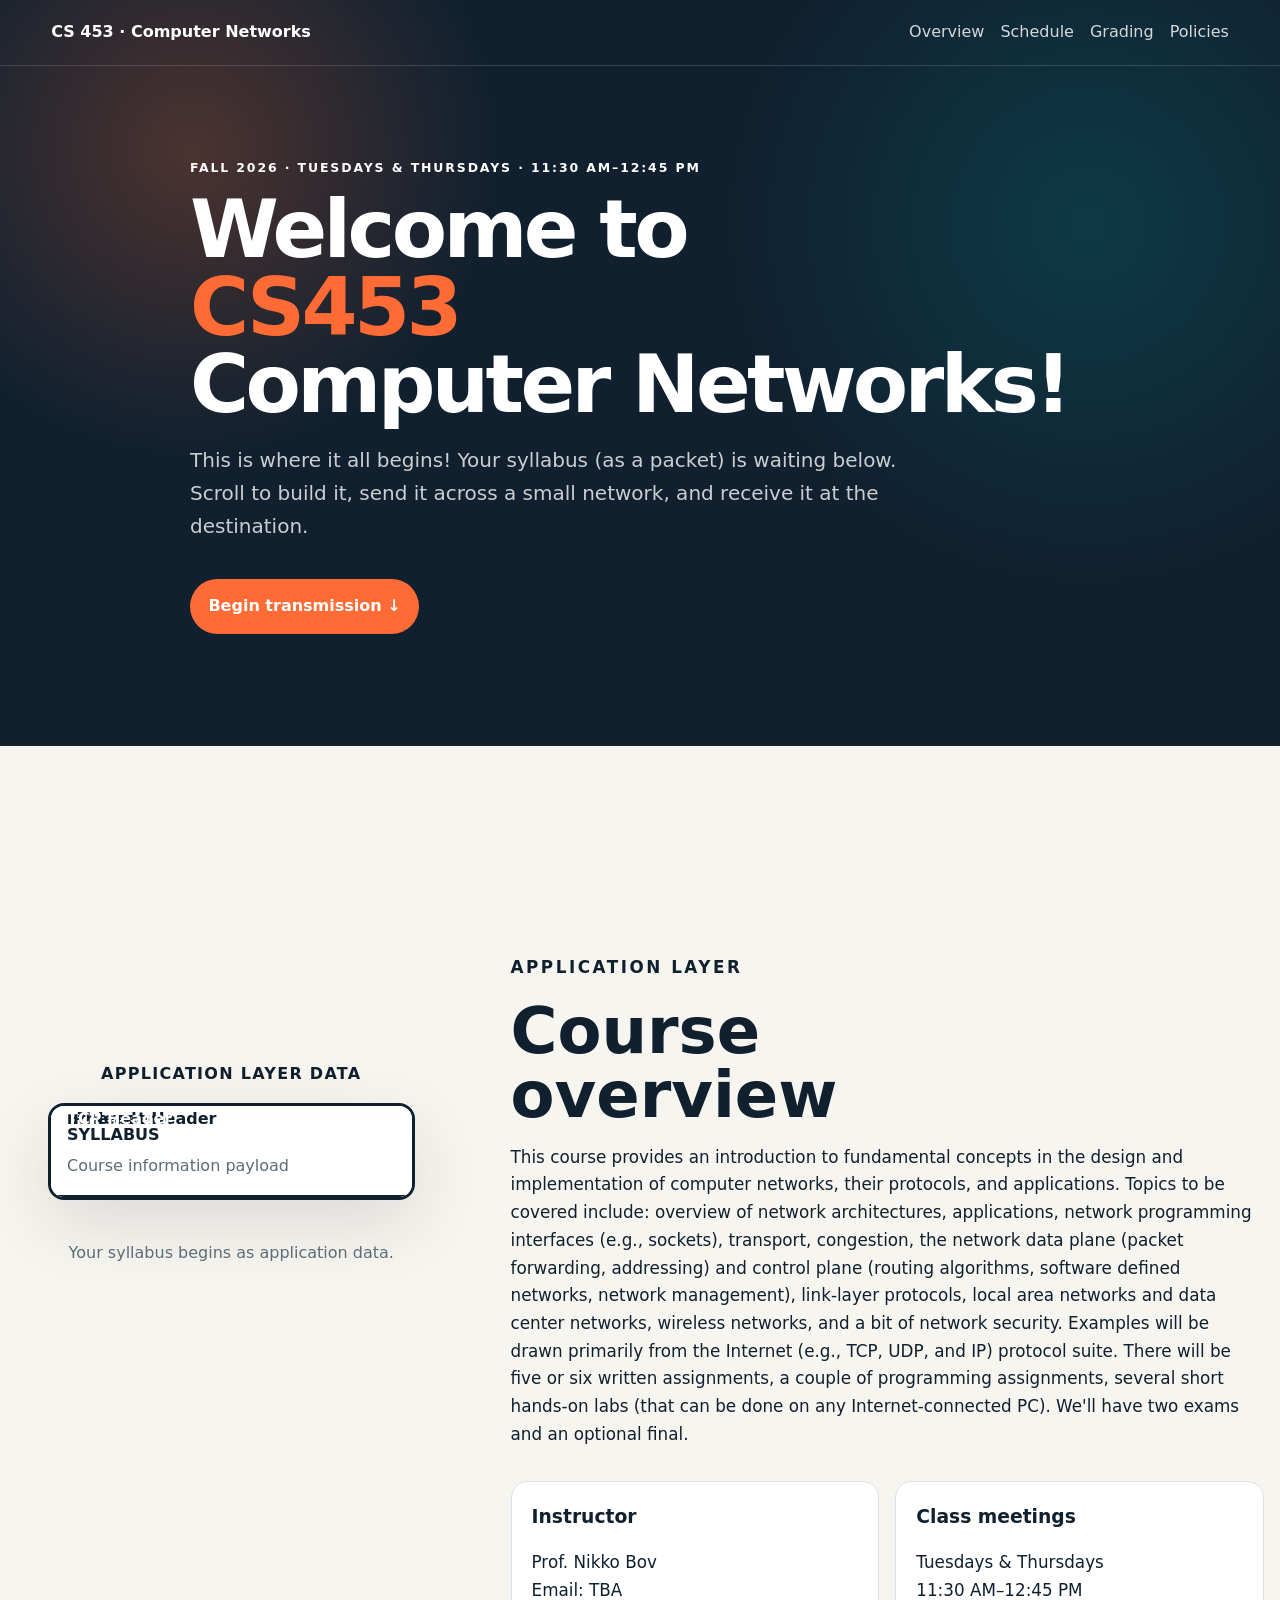
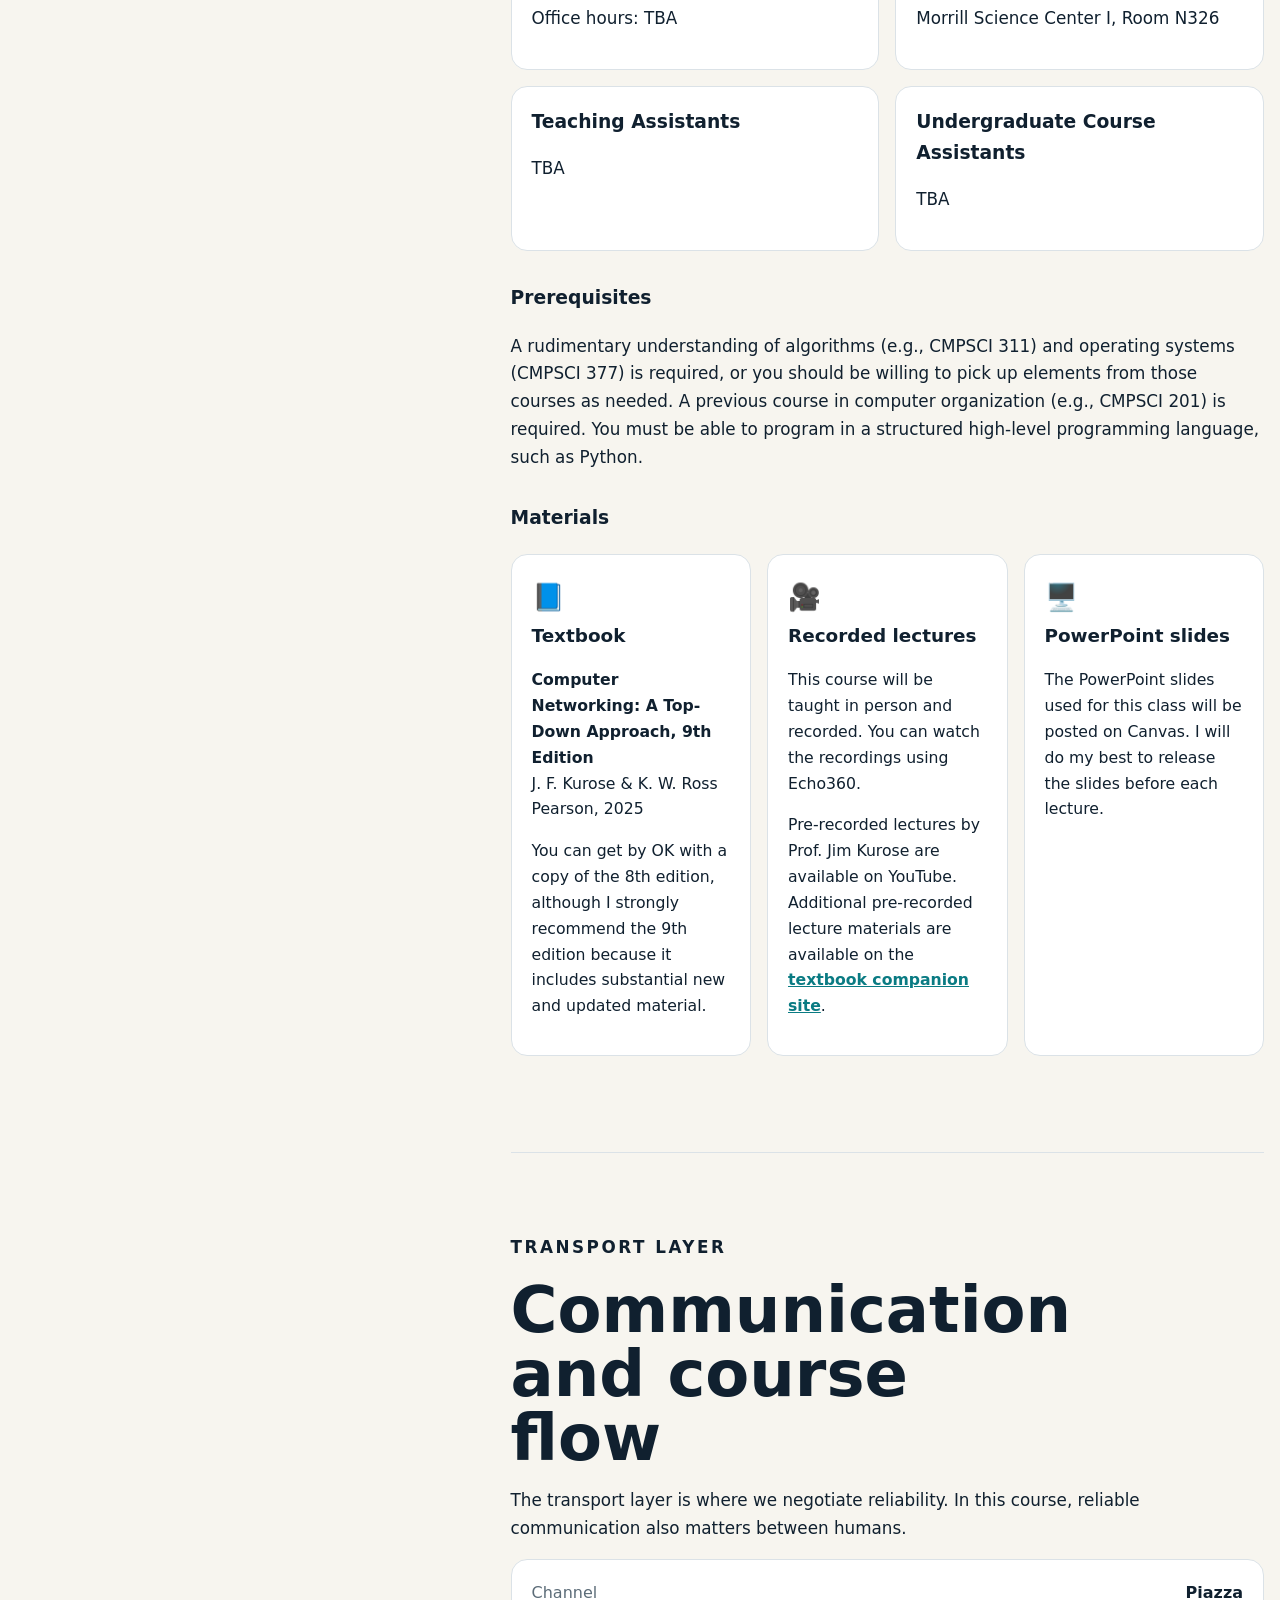
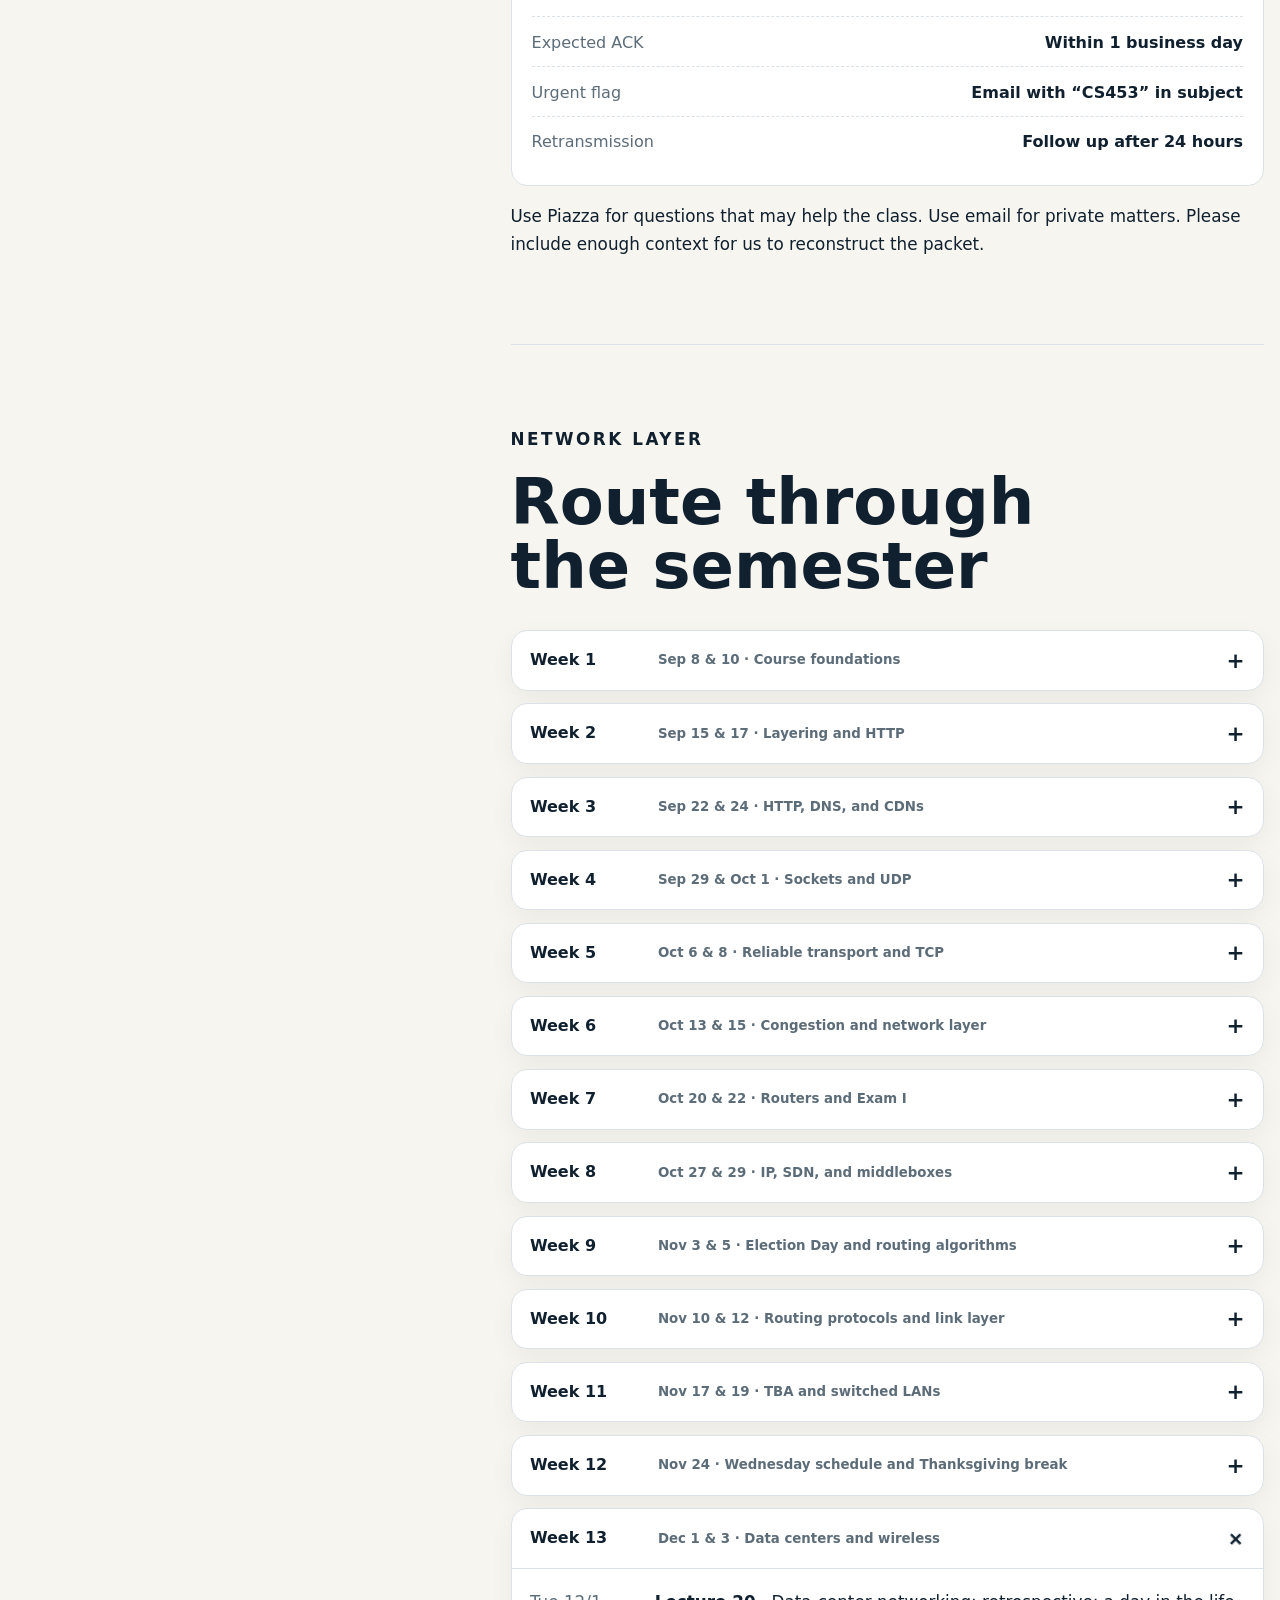
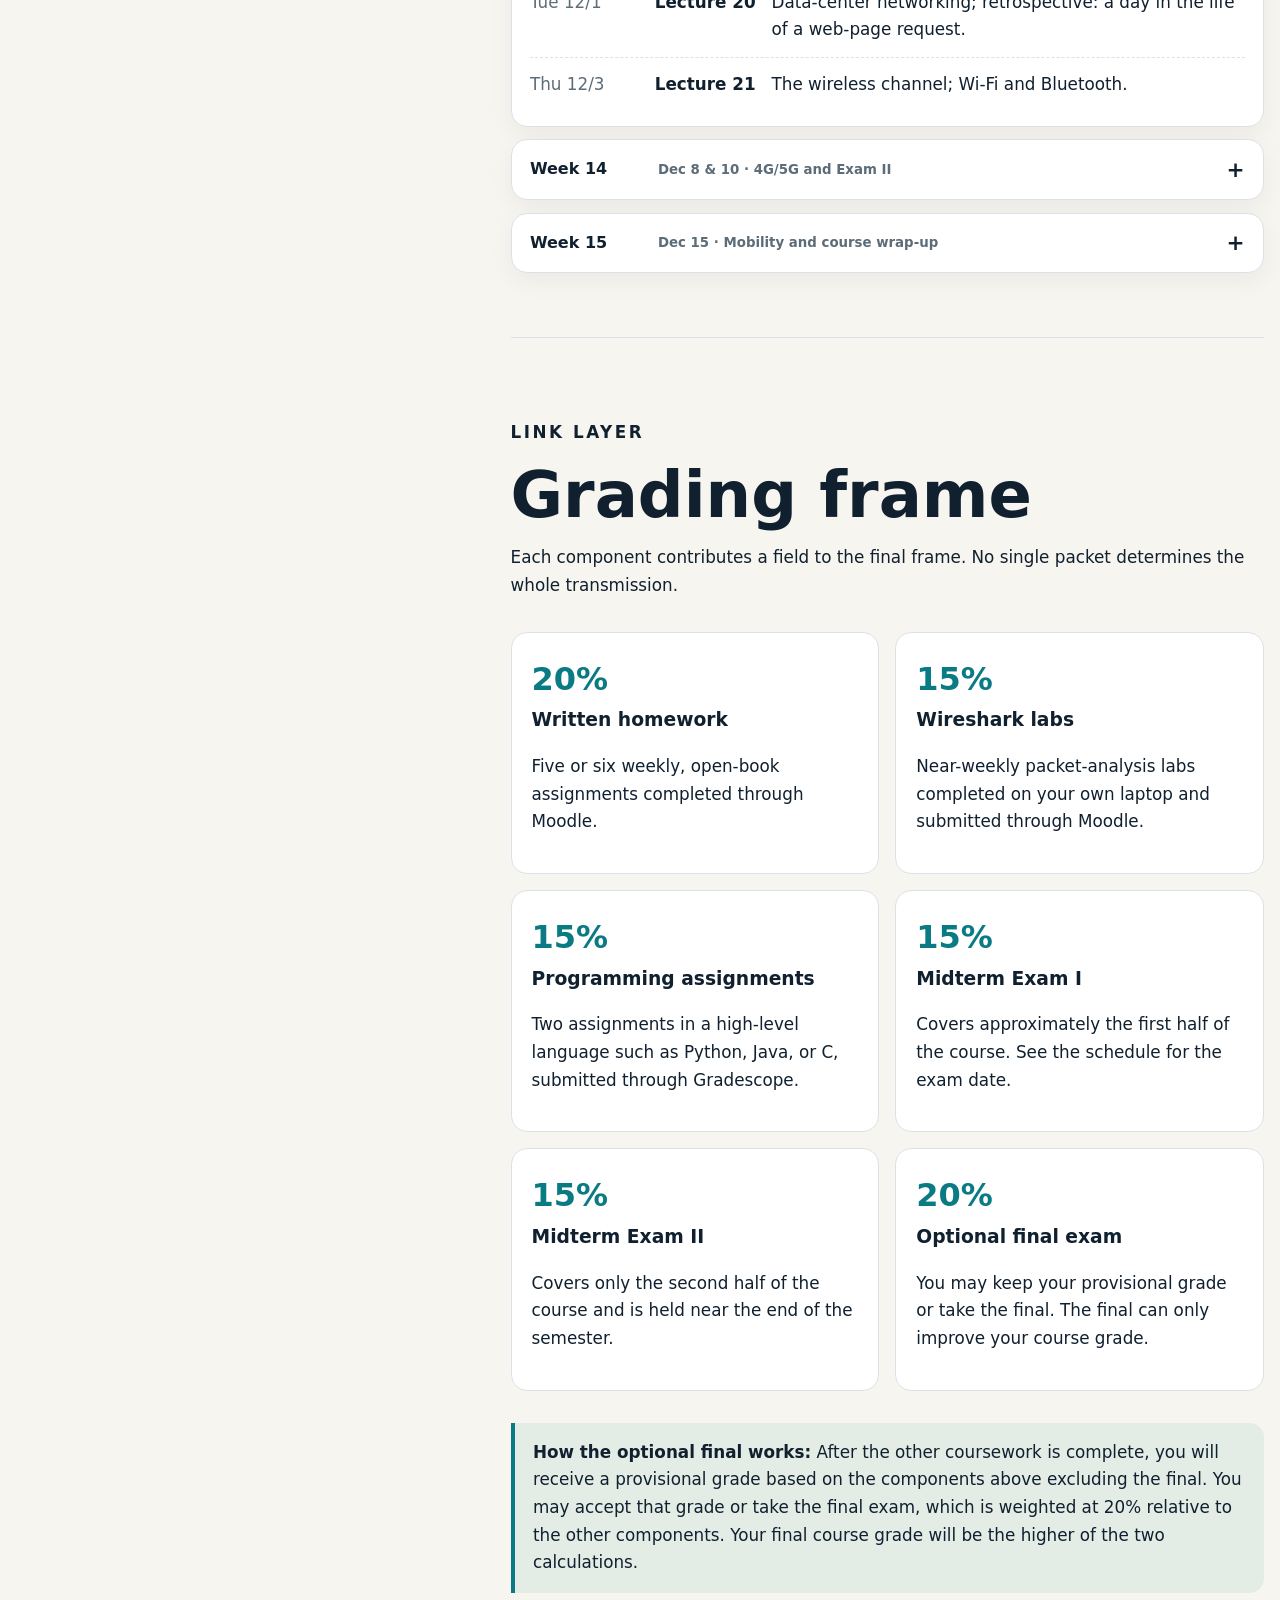
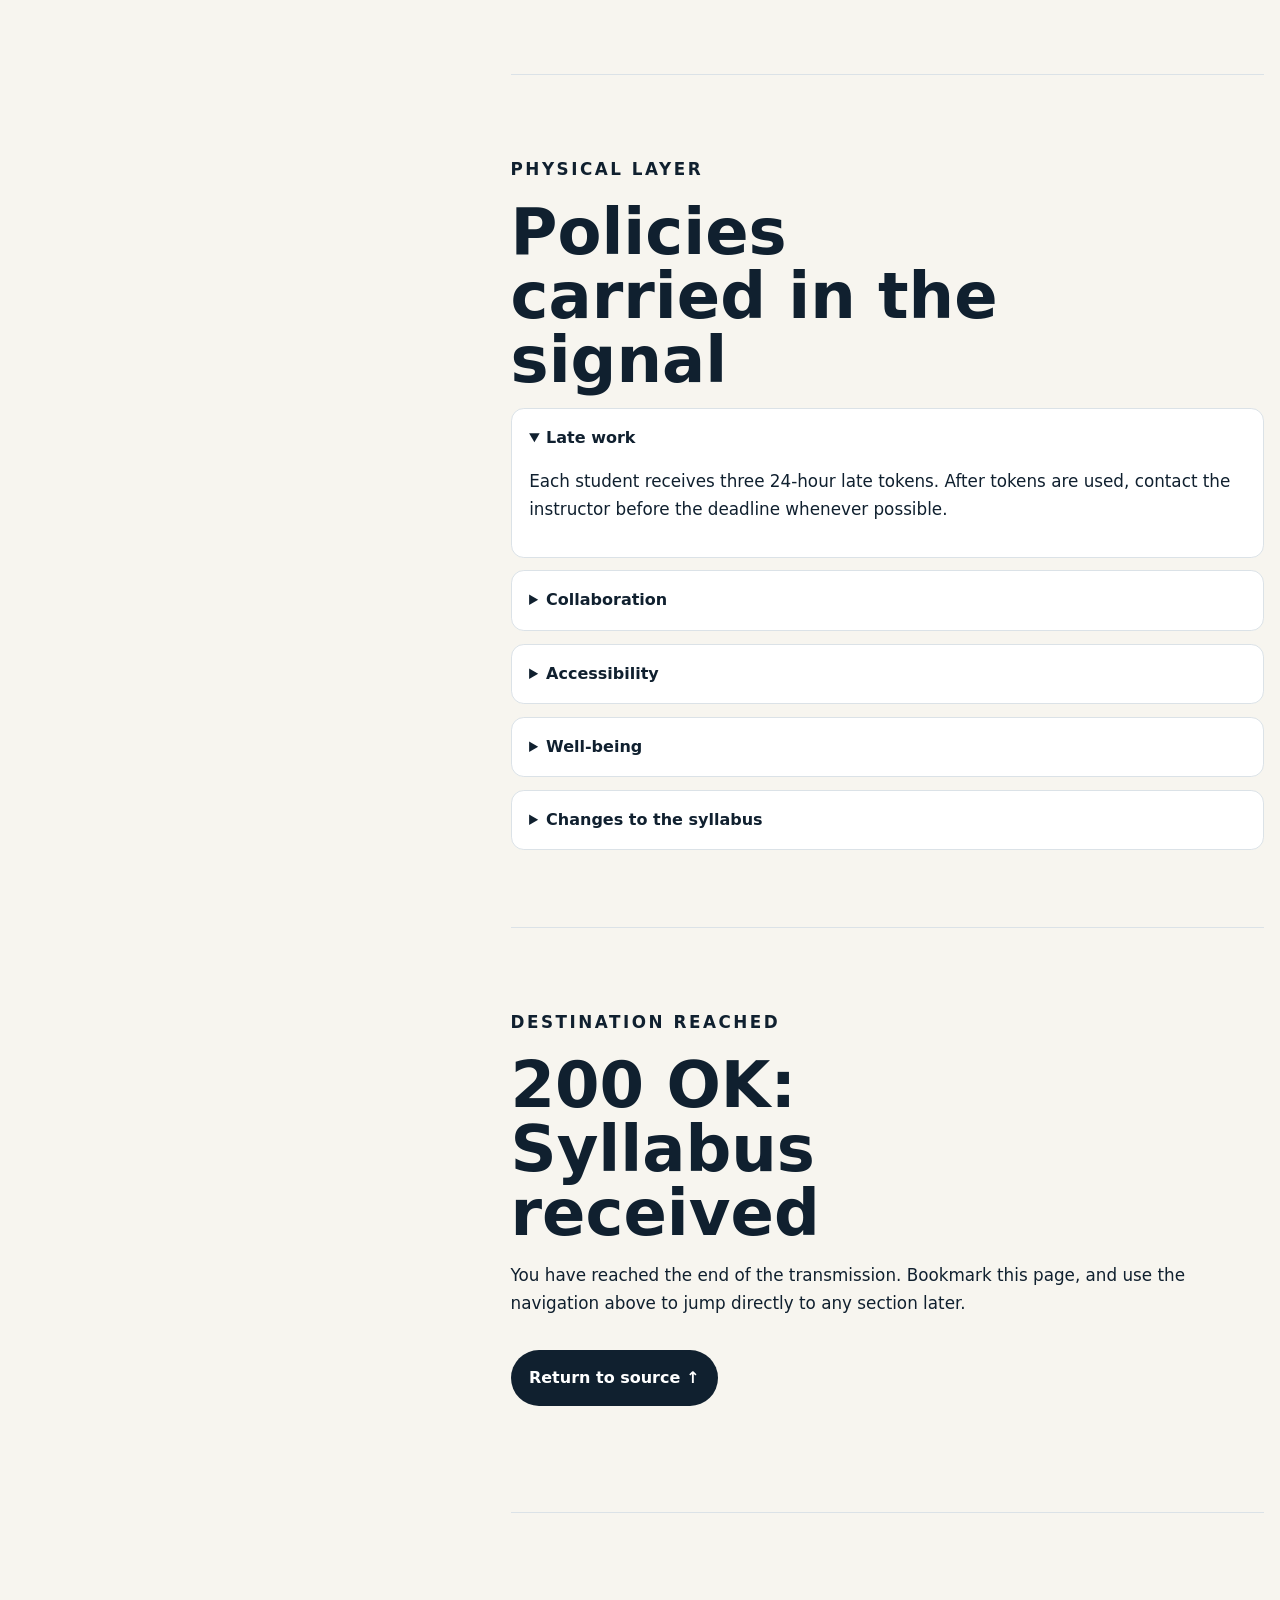
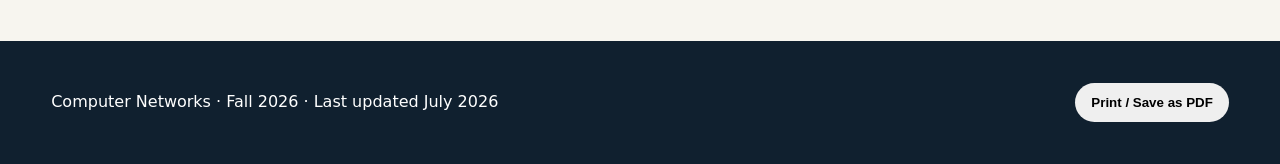
==== index.html @ 19ba3212 "website v1" ====
<!doctype html>
<html lang="en">
<head>
  <meta charset="utf-8" />
  <meta name="viewport" content="width=device-width, initial-scale=1" />
  <meta name="description" content="Interactive syllabus for Computer Networks" />
  <title>CS453 Computer Networks · Interactive Syllabus</title>
  <link rel="stylesheet" href="styles.css" />
</head>
<body>
  <a class="skip-link" href="#syllabus">Skip to syllabus content</a>

  <header class="hero" id="top">
    <nav class="topbar" aria-label="Primary navigation">
      <a class="brand" href="#top">CS 453 · Computer Networks</a>
      <div class="nav-links">
        <a href="#overview">Overview</a>
        <a href="#schedule">Schedule</a>
        <a href="#grading">Grading</a>
        <a href="#policies">Policies</a>
      </div>
    </nav>

    <div class="hero-copy">
      <p class="eyebrow">Fall 2026 · Tuesdays & Thursdays · 11:30 AM–12:45 PM</p>
      <h1><span>Welcome to</span><span>CS453</span><span>Computer Networks!</span></h1>
      <p class="lede">This is where it all begins! Your syllabus (as a packet) is waiting below. Scroll to build it, send it across a small network, and receive it at the destination.</p>
      <a class="button" href="#syllabus">Begin transmission ↓</a>
    </div>
  </header>

  <main id="syllabus">
    <section class="protocol-stage" aria-label="Packet encapsulation visualization">
      <div class="packet-panel">
        <div class="layer-label" id="layerLabel">Application Data</div>
        <div class="packet" id="packet" aria-live="polite">
          <div class="header ethernet">Ethernet Header</div>
          <div class="header ip">IP Header</div>
          <div class="header tcp">TCP Header</div>
          <div class="payload">
            <strong>SYLLABUS</strong>
            <span>Course information payload</span>
          </div>
          <div class="trailer">Ethernet Footer</div>
        </div>
        <div class="transmission" id="transmission" aria-hidden="true">
          <div class="endpoint source-endpoint">
            <div class="computer-screen"><span>S</span></div>
            <div class="computer-base"></div>
            <small>Source</small>
          </div>
          <div class="medium">
            <div class="signal-bits">10110010 · 01101101 · 11001010</div>
            <div class="wire"></div>
            <div class="router router-one" aria-label="Router 1">
              <div class="router-body"><i></i><i></i><i></i></div>
              <small>Router 1</small>
            </div>
            <div class="router router-two" aria-label="Router 2">
              <div class="router-body"><i></i><i></i><i></i></div>
              <small>Router 2</small>
            </div>
            <div class="mini-packet" id="miniPacket">
              <i></i><i></i><i></i><i></i>
            </div>
          </div>
          <div class="endpoint destination-endpoint">
            <div class="computer-screen"><span>D</span></div>
            <div class="computer-base"></div>
            <small>Destination</small>
          </div>
        </div>
        <p class="packet-note" id="packetNote">Your application data is ready.</p>
      </div>
    </section>

    <div class="content-column">
      <section class="syllabus-section" id="overview" data-layer="application">
        <p class="section-kicker">Application Layer</p>
        <h2>Course overview</h2>
        <p>This course provides an introduction to fundamental concepts in the design and implementation of computer networks, their protocols, and applications. Topics to be covered include: overview of network architectures, applications, network programming interfaces (e.g., sockets), transport, congestion, the network data plane (packet forwarding, addressing) and control plane (routing algorithms, software defined networks, network management), link-layer protocols, local area networks and data center networks, wireless networks, and a bit of network security. Examples will be drawn primarily from the Internet (e.g., TCP, UDP, and IP) protocol suite. There will be five or six written assignments, a couple of programming assignments, several short hands-on labs (that can be done on any Internet-connected PC). We'll have two exams and an optional final.</p>

        <div class="info-grid">
          <article>
            <h3>Instructor</h3>
            <p>Prof. Nikko Bov<br />Email: TBA<br />Office hours: TBA</p>
          </article>
          <article>
            <h3>Class meetings</h3>
            <p>Tuesdays &amp; Thursdays<br />11:30 AM–12:45 PM<br />Morrill Science Center I, Room N326</p>
          </article>
          <article>
            <h3>Teaching Assistants</h3>
            <p>TBA</p>
          </article>
          <article>
            <h3>Undergraduate Course Assistants</h3>
            <p>TBA</p>
          </article>
        </div>

        <h3>Prerequisites</h3>
        <p>A rudimentary understanding of algorithms (e.g., CMPSCI 311) and operating systems (CMPSCI 377) is required, or you should be willing to pick up elements from those courses as needed. A previous course in computer organization (e.g., CMPSCI 201) is required. You must be able to program in a structured high-level programming language, such as Python.</p>

        <h3>Materials</h3>
        <div class="materials-grid">
          <article>
            <p class="material-icon" aria-hidden="true">📘</p>
            <h4>Textbook</h4>
            <p><strong>Computer Networking: A Top-Down Approach, 9th Edition</strong><br />J. F. Kurose &amp; K. W. Ross<br />Pearson, 2025</p>
            <p>You can get by OK with a copy of the 8th edition, although I strongly recommend the 9th edition because it includes substantial new and updated material.</p>
          </article>
          <article>
            <p class="material-icon" aria-hidden="true">🎥</p>
            <h4>Recorded lectures</h4>
            <p>This course will be taught in person and recorded. You can watch the recordings using Echo360.</p>
            <p>Pre-recorded lectures by Prof. Jim Kurose are available on YouTube. Additional pre-recorded lecture materials are available on the <a href="http://gaia.cs.umass.edu/kurose_ross/online_lectures.htm">textbook companion site</a>.</p>
          </article>
          <article>
            <p class="material-icon" aria-hidden="true">🖥️</p>
            <h4>PowerPoint slides</h4>
            <p>The PowerPoint slides used for this class will be posted on Canvas. I will do my best to release the slides before each lecture.</p>
          </article>
        </div>

      </section>

      <section class="syllabus-section" id="communication" data-layer="transport">
        <p class="section-kicker">Transport Layer</p>
        <h2>Communication and course flow</h2>
        <p>The transport layer is where we negotiate reliability. In this course, reliable communication also matters between humans.</p>

        <div class="protocol-card">
          <div><span>Channel</span><strong>Piazza</strong></div>
          <div><span>Expected ACK</span><strong>Within 1 business day</strong></div>
          <div><span>Urgent flag</span><strong>Email with “CS453” in subject</strong></div>
          <div><span>Retransmission</span><strong>Follow up after 24 hours</strong></div>
        </div>

        <p>Use Piazza for questions that may help the class. Use email for private matters. Please include enough context for us to reconstruct the packet.</p>
      </section>

      <section class="syllabus-section" id="schedule" data-layer="network">
        <p class="section-kicker">Network Layer</p>
        <h2>Route through the semester</h2>
        <div class="week-list" aria-label="Fall 2026 course schedule">
          <details class="week-card">
            <summary><span>Week 1</span><small>Sep 8 &amp; 10 · Course foundations</small></summary>
            <div class="week-body">
              <p><time datetime="2026-09-08">Tue 9/8</time><strong>Lecture 1</strong> Course goals and overview. Course mechanics. What is the Internet? What is a protocol?</p>
              <p><time datetime="2026-09-10">Thu 9/10</time><strong>Lecture 2</strong> The network edge, the network core, and performance: delay, loss, and throughput.</p>
            </div>
          </details>
          <details class="week-card">
            <summary><span>Week 2</span><small>Sep 15 &amp; 17 · Layering and HTTP</small></summary>
            <div class="week-body">
              <p><time datetime="2026-09-15">Tue 9/15</time><strong>Lecture 3</strong> Performance continued; layering; encapsulation; networks under attack; history.</p>
              <p><time datetime="2026-09-17">Thu 9/17</time><strong>Lecture 4</strong> Principles of networked applications; the Web and HTTP.</p>
            </div>
          </details>
          <details class="week-card">
            <summary><span>Week 3</span><small>Sep 22 &amp; 24 · HTTP, DNS, and CDNs</small></summary>
            <div class="week-body">
              <p><time datetime="2026-09-22">Tue 9/22</time><strong>Lecture 5</strong> HTTP continued; e-mail; DNS.</p>
              <p><time datetime="2026-09-24">Thu 9/24</time><strong>Lecture 6</strong> DNS, video streaming, and content distribution networks.</p>
            </div>
          </details>
          <details class="week-card">
            <summary><span>Week 4</span><small>Sep 29 &amp; Oct 1 · Sockets and UDP</small></summary>
            <div class="week-body">
              <p><time datetime="2026-09-29">Tue 9/29</time><strong>Lecture 7</strong> Socket programming.</p>
              <p><time datetime="2026-10-01">Thu 10/1</time><strong>Lecture 8</strong> Introduction to the transport layer; multiplexing and demultiplexing; UDP.</p>
            </div>
          </details>
          <details class="week-card">
            <summary><span>Week 5</span><small>Oct 6 &amp; 8 · Reliable transport and TCP</small></summary>
            <div class="week-body">
              <p><time datetime="2026-10-06">Tue 10/6</time><strong>Lecture 9</strong> Principles of reliable data transfer.</p>
              <p><time datetime="2026-10-08">Thu 10/8</time><strong>Lecture 10</strong> Pipelined protocols; TCP connection management and reliable data transfer.</p>
            </div>
          </details>
          <details class="week-card">
            <summary><span>Week 6</span><small>Oct 13 &amp; 15 · Congestion and network layer</small></summary>
            <div class="week-body">
              <p><time datetime="2026-10-13">Tue 10/13</time><strong>Lecture 11</strong> Principles of congestion control; TCP congestion control.</p>
              <p><time datetime="2026-10-15">Thu 10/15</time><strong>Lecture 12</strong> Congestion-control futures; introduction to the network layer: forwarding, routing, data plane, and control plane.</p>
            </div>
          </details>
          <details class="week-card">
            <summary><span>Week 7</span><small>Oct 20 &amp; 22 · Routers and Exam I</small></summary>
            <div class="week-body">
              <p><time datetime="2026-10-20">Tue 10/20</time><strong>Lecture 13</strong> What is inside a router?</p>
              <p class="special exam"><time datetime="2026-10-22">Thu 10/22</time><strong>In-class Exam I</strong></p>
            </div>
          </details>
          <details class="week-card">
            <summary><span>Week 8</span><small>Oct 27 &amp; 29 · IP, SDN, and middleboxes</small></summary>
            <div class="week-body">
              <p><time datetime="2026-10-27">Tue 10/27</time><strong>Lecture 14</strong> The Internet Protocol: IPv4 and IPv6.</p>
              <p><time datetime="2026-10-29">Thu 10/29</time><strong>Lecture 15</strong> Generalized forwarding and SDN; middleboxes.</p>
            </div>
          </details>
          <details class="week-card">
            <summary><span>Week 9</span><small>Nov 3 &amp; 5 · Election Day and routing algorithms</small></summary>
            <div class="week-body">
              <p class="special no-class"><time datetime="2026-11-03">Tue 11/3</time><strong>Election Day · No class</strong></p>
              <p><time datetime="2026-11-05">Thu 11/5</time><strong>Lecture 16</strong> Link-state and distance-vector routing algorithms.</p>
            </div>
          </details>
          <details class="week-card">
            <summary><span>Week 10</span><small>Nov 10 &amp; 12 · Routing protocols and link layer</small></summary>
            <div class="week-body">
              <p><time datetime="2026-11-10">Tue 11/10</time><strong>Lecture 17</strong> Routing protocols: OSPF and BGP.</p>
              <p><time datetime="2026-11-12">Thu 11/12</time><strong>Lecture 18</strong> Introduction to the link layer; error detection and correction; multiple-access protocols.</p>
              <p class="calendar-note"><time datetime="2026-11-11">Wed 11/11</time><strong>Veterans Day holiday</strong></p>
            </div>
          </details>
          <details class="week-card">
            <summary><span>Week 11</span><small>Nov 17 &amp; 19 · TBA and switched LANs</small></summary>
            <div class="week-body">
              <p class="special tba"><time datetime="2026-11-17">Tue 11/17</time><strong>Topic TBA</strong></p>
              <p><time datetime="2026-11-19">Thu 11/19</time><strong>Lecture 19</strong> Cable networks (DOCSIS); switched LANs.</p>
            </div>
          </details>
          <details class="week-card">
            <summary><span>Week 12</span><small>Nov 24 · Wednesday schedule and Thanksgiving break</small></summary>
            <div class="week-body">
              <p class="special no-class"><time datetime="2026-11-24">Tue 11/24</time><strong>Wednesday schedule · No CS453 class</strong></p>
              <p class="calendar-note"><strong>Thanksgiving break</strong></p>
            </div>
          </details>
          <details class="week-card">
            <summary><span>Week 13</span><small>Dec 1 &amp; 3 · Data centers and wireless</small></summary>
            <div class="week-body">
              <p><time datetime="2026-12-01">Tue 12/1</time><strong>Lecture 20</strong> Data-center networking; retrospective: a day in the life of a web-page request.</p>
              <p><time datetime="2026-12-03">Thu 12/3</time><strong>Lecture 21</strong> The wireless channel; Wi-Fi and Bluetooth.</p>
            </div>
          </details>
          <details class="week-card">
            <summary><span>Week 14</span><small>Dec 8 &amp; 10 · 4G/5G and Exam II</small></summary>
            <div class="week-body">
              <p><time datetime="2026-12-08">Tue 12/8</time><strong>Lecture 22</strong> 4G/5G networks.</p>
              <p class="special exam"><time datetime="2026-12-10">Thu 12/10</time><strong>In-class Exam II</strong></p>
            </div>
          </details>
          <details class="week-card">
            <summary><span>Week 15</span><small>Dec 15 · Mobility and course wrap-up</small></summary>
            <div class="week-body">
              <p><time datetime="2026-12-15">Tue 12/15</time><strong>Lecture 23</strong> Mobility-management principles; mobility in 4G/5G; networking futures; final class and course wrap-up.</p>
            </div>
          </details>
        </div>
      </section>

      <section class="syllabus-section" id="grading" data-layer="link">
        <p class="section-kicker">Link Layer</p>
        <h2>Grading frame</h2>
        <p>Each component contributes a field to the final frame. No single packet determines the whole transmission.</p>
        <div class="grade-grid">
          <article><span>20%</span><h3>Written homework</h3><p>Five or six weekly, open-book assignments completed through Moodle.</p></article>
          <article><span>15%</span><h3>Wireshark labs</h3><p>Near-weekly packet-analysis labs completed on your own laptop and submitted through Moodle.</p></article>
          <article><span>15%</span><h3>Programming assignments</h3><p>Two assignments in a high-level language such as Python, Java, or C, submitted through Gradescope.</p></article>
          <article><span>15%</span><h3>Midterm Exam I</h3><p>Covers approximately the first half of the course. See the schedule for the exam date.</p></article>
          <article><span>15%</span><h3>Midterm Exam II</h3><p>Covers only the second half of the course and is held near the end of the semester.</p></article>
          <article><span>20%</span><h3>Optional final exam</h3><p>You may keep your provisional grade or take the final. The final can only improve your course grade.</p></article>
        </div>
        <p class="final-note"><strong>How the optional final works:</strong> After the other coursework is complete, you will receive a provisional grade based on the components above excluding the final. You may accept that grade or take the final exam, which is weighted at 20% relative to the other components. Your final course grade will be the higher of the two calculations.</p>
      </section>

      <section class="syllabus-section" id="policies" data-layer="physical">
        <p class="section-kicker">Physical Layer</p>
        <h2>Policies carried in the signal</h2>
        <div class="policy-list">
          <details open><summary>Late work</summary><p>Each student receives three 24-hour late tokens. After tokens are used, contact the instructor before the deadline whenever possible.</p></details>
          <details><summary>Collaboration</summary><p>Discussion is encouraged, but submitted work must clearly reflect your own understanding. Cite collaborators and external resources.</p></details>
          <details><summary>Accessibility</summary><p>Please contact Disability Services and the instructor early so that accommodations can be implemented smoothly.</p></details>
          <details><summary>Well-being</summary><p>Life occasionally drops packets. Reach out early if circumstances affect your work so we can identify a reasonable path forward.</p></details>
          <details><summary>Changes to the syllabus</summary><p>The schedule may evolve. Important changes will be announced in class and posted on Canvas.</p></details>
        </div>
      </section>

      <section class="arrival" data-layer="arrival">
        <p class="section-kicker">Destination reached</p>
        <h2>200 OK: Syllabus received</h2>
        <p>You have reached the end of the transmission. Bookmark this page, and use the navigation above to jump directly to any section later.</p>
        <a class="button secondary" href="#top">Return to source ↑</a>
      </section>
    </div>
  </main>

  <footer>
    <p>Computer Networks · Fall 2026 · Last updated July 2026</p>
    <button id="printButton" type="button">Print / Save as PDF</button>
  </footer>

  <script src="script.js"></script>
</body>
</html>
---- styles.css ----
:root {
  --ink: #10202f;
  --muted: #5c6c78;
  --paper: #f7f5ef;
  --panel: #ffffff;
  --accent: #ff6b35;
  --accent-2: #0a7b83;
  --line: #dbe2e7;
  --shadow: 0 24px 70px rgba(16, 32, 47, 0.12);
}

* { box-sizing: border-box; }
html { scroll-behavior: smooth; }
body {
  margin: 0;
  color: var(--ink);
  background: var(--paper);
  font-family: Inter, ui-sans-serif, system-ui, -apple-system, BlinkMacSystemFont, "Segoe UI", sans-serif;
  line-height: 1.65;
}

a { color: inherit; }
.skip-link {
  position: fixed;
  left: 1rem;
  top: -4rem;
  z-index: 100;
  background: #fff;
  padding: .75rem 1rem;
  border-radius: .5rem;
}
.skip-link:focus { top: 1rem; }

.hero {
  min-height: 78vh;
  display: grid;
  grid-template-rows: auto 1fr;
  background:
    radial-gradient(circle at 15% 20%, rgba(255,107,53,.25), transparent 25%),
    radial-gradient(circle at 85% 30%, rgba(10,123,131,.28), transparent 30%),
    #10202f;
  color: white;
}
.topbar {
  display: flex;
  justify-content: space-between;
  align-items: center;
  padding: 1.2rem clamp(1rem, 4vw, 4rem);
  border-bottom: 1px solid rgba(255,255,255,.15);
}
.brand { font-weight: 800; text-decoration: none; }
.nav-links { display: flex; gap: 1rem; flex-wrap: wrap; }
.nav-links a { text-decoration: none; opacity: .82; }
.nav-links a:hover { opacity: 1; }
.hero-copy {
  width: min(900px, calc(100% - 2rem));
  margin: auto;
  padding: 5rem 0 7rem;
}
.eyebrow, .section-kicker {
  text-transform: uppercase;
  letter-spacing: .15em;
  font-size: .78rem;
  font-weight: 800;
}
.hero h1 {
  margin: .25rem 0 1rem;
  font-size: clamp(2.8rem, 7.2vw, 6.4rem);
  line-height: .92;
  max-width: 12ch;
}
.hero h1 span { display: block; }
.hero h1 span:nth-child(2) { color: var(--accent); }
.lede { max-width: 58ch; font-size: 1.25rem; color: rgba(255,255,255,.78); }
.button {
  display: inline-block;
  margin-top: 1rem;
  padding: .9rem 1.15rem;
  border-radius: 999px;
  background: var(--accent);
  color: white;
  text-decoration: none;
  font-weight: 800;
  border: 0;
  cursor: pointer;
}
.button.secondary { background: var(--ink); }

main {
  display: grid;
  grid-template-columns: minmax(320px, .8fr) minmax(0, 1.4fr);
  gap: clamp(2rem, 5vw, 6rem);
  width: min(1400px, calc(100% - 2rem));
  margin: 0 auto;
}
.protocol-stage { position: relative; }
.packet-panel {
  position: sticky;
  top: 1.5rem;
  min-height: calc(100vh - 3rem);
  display: flex;
  flex-direction: column;
  justify-content: center;
  align-items: center;
  padding: 2rem;
}
.layer-label {
  margin-bottom: 1rem;
  font-weight: 900;
  letter-spacing: .08em;
  text-transform: uppercase;
}
.packet {
  width: min(100%, 520px);
  background: white;
  border: 3px solid var(--ink);
  border-radius: 1rem;
  overflow: hidden;
  box-shadow: var(--shadow);
  transition: transform .5s ease;
}
.header, .trailer, .payload {
  padding: 1rem;
  border-bottom: 2px solid var(--ink);
  font-weight: 800;
  transition: all .45s ease;
}
.ethernet { background: #f9c74f; }
.ip { background: #90be6d; }
.tcp { background: #4d9de0; color: white; }
.payload { background: white; display: grid; gap: .25rem; }
.payload span { color: var(--muted); font-weight: 500; }
.trailer { background: #f9844a; border-bottom: 0; }
.packet .header, .packet .trailer { max-height: 0; opacity: 0; padding-block: 0; border-width: 0; }
.packet.transport .tcp,
.packet.network .tcp, .packet.network .ip,
.packet.link .tcp, .packet.link .ip, .packet.link .ethernet, .packet.link .trailer,
.packet.physical .tcp, .packet.physical .ip, .packet.physical .ethernet, .packet.physical .trailer {
  max-height: 100px;
  opacity: 1;
  padding: 1rem;
  border-width: 2px;
}
.packet.physical { transform: scale(.93); }
.bits {
  margin-top: 1.5rem;
  font-family: "SFMono-Regular", Consolas, monospace;
  color: var(--accent-2);
  opacity: 0;
  transform: translateY(8px);
  transition: .4s ease;
  text-align: center;
}
.bits.visible { opacity: 1; transform: translateY(0); }
.packet-note { color: var(--muted); text-align: center; }

.content-column { padding: 8rem 0; }
.syllabus-section, .arrival {
  min-height: 88vh;
  padding: 4rem 0;
  border-bottom: 1px solid var(--line);
  scroll-margin-top: 2rem;
}
.syllabus-section h2, .arrival h2 {
  margin: .2rem 0 1rem;
  font-size: clamp(2.2rem, 5vw, 4.8rem);
  line-height: 1;
  max-width: 12ch;
}
.syllabus-section h3 { margin-top: 2rem; }
.syllabus-section p, .syllabus-section li, .arrival p { font-size: 1.05rem; }
.info-grid, .grade-grid {
  display: grid;
  grid-template-columns: repeat(2, minmax(0,1fr));
  gap: 1rem;
  margin: 2rem 0;
}
.info-grid article, .grade-grid article, .protocol-card {
  background: var(--panel);
  border: 1px solid var(--line);
  border-radius: 1rem;
  padding: 1.25rem;
}
.info-grid h3, .grade-grid h3 { margin: 0 0 .3rem; }
.protocol-card { display: grid; gap: .8rem; }
.protocol-card div { display: flex; justify-content: space-between; gap: 2rem; border-bottom: 1px dashed var(--line); padding-bottom: .6rem; }
.protocol-card div:last-child { border-bottom: 0; }
.protocol-card span { color: var(--muted); }
.route-map { margin: 2rem 0; }
.route-stop {
  padding: 1rem 1.1rem;
  margin-bottom: .8rem;
  border-left: 4px solid var(--accent-2);
  border-radius: 0 .8rem .8rem 0;
  background: rgba(255,255,255,.72);
}
.route-stop small { display: block; color: var(--muted); }
.table-wrap { overflow-x: auto; }
table { width: 100%; border-collapse: collapse; background: white; }
th, td { text-align: left; padding: .9rem; border-bottom: 1px solid var(--line); }
th { background: #edf2f4; }
.grade-grid article span { font-size: 2rem; font-weight: 900; color: var(--accent-2); }
.policy-list details { background: white; border: 1px solid var(--line); border-radius: .8rem; padding: 1rem 1.1rem; margin-bottom: .8rem; }
.policy-list summary { cursor: pointer; font-weight: 900; }
.arrival { min-height: 65vh; }

footer {
  display: flex;
  justify-content: space-between;
  align-items: center;
  gap: 1rem;
  padding: 2rem clamp(1rem, 4vw, 4rem);
  background: var(--ink);
  color: white;
}
footer button { padding: .75rem 1rem; border-radius: 999px; border: 0; font-weight: 800; cursor: pointer; }

@media (max-width: 900px) {
  main { display: block; }
  .protocol-stage { height: 48vh; }
  .packet-panel { min-height: 48vh; top: 0; background: rgba(247,245,239,.96); z-index: 5; padding: 1rem; }
  .packet { width: min(92vw, 520px); }
  .content-column { padding-top: 1rem; }
  .info-grid, .grade-grid { grid-template-columns: 1fr; }
}

@media (max-width: 640px) {
  .nav-links { display: none; }
  .hero { min-height: 68vh; }
  .hero-copy { padding: 4rem 0; }
  .protocol-card div { display: grid; gap: .1rem; }
  footer { display: grid; }
}

@media (prefers-reduced-motion: reduce) {
  html { scroll-behavior: auto; }
  *, *::before, *::after { transition: none !important; animation: none !important; }
}

@media print {
  .hero, .protocol-stage, footer button, .nav-links { display: none !important; }
  body { background: white; font-size: 11pt; }
  main { display: block; width: 100%; }
  .content-column { padding: 0; }
  .syllabus-section, .arrival { min-height: auto; break-inside: avoid; padding: 1.2rem 0; }
  .syllabus-section h2, .arrival h2 { font-size: 24pt; }
  details { break-inside: avoid; }
  footer { display: block; background: white; color: black; padding: 1rem 0; }
}

/* End-to-end physical transmission */
.transmission {
  width: min(100%, 560px);
  display: grid;
  grid-template-columns: 72px minmax(120px, 1fr) 72px;
  align-items: end;
  gap: .65rem;
  margin-top: 1.5rem;
  opacity: 0;
  max-height: 0;
  overflow: hidden;
  transform: translateY(10px);
  transition: opacity .4s ease, transform .4s ease, max-height .4s ease;
}
.packet-panel.transmitting .transmission,
.packet-panel.arrived .transmission {
  opacity: 1;
  max-height: 190px;
  overflow: visible;
  transform: translateY(0);
}
.endpoint { text-align: center; color: var(--muted); font-weight: 800; }
.computer-screen {
  width: 62px;
  height: 48px;
  margin: 0 auto;
  border: 4px solid var(--ink);
  border-radius: .5rem;
  background: #e8f7f8;
  display: grid;
  place-items: center;
  box-shadow: inset 0 0 0 3px white;
}
.computer-screen span { font-size: .8rem; font-weight: 900; color: var(--accent-2); }
.computer-base {
  width: 42px;
  height: 8px;
  margin: 3px auto 5px;
  border-radius: 0 0 8px 8px;
  background: var(--ink);
}
.medium { position: relative; height: 82px; min-width: 0; }
.wire {
  position: absolute;
  left: 0;
  right: 0;
  bottom: 25px;
  height: 7px;
  border-radius: 999px;
  background: repeating-linear-gradient(90deg, var(--accent-2) 0 18px, #84c9cd 18px 30px);
  box-shadow: 0 0 0 3px white, 0 0 0 4px var(--line);
}
.signal-bits {
  position: absolute;
  top: 0;
  left: 50%;
  width: max-content;
  max-width: 100%;
  transform: translateX(-50%);
  overflow: hidden;
  white-space: nowrap;
  font: 700 .67rem/1 "SFMono-Regular", Consolas, monospace;
  color: var(--accent-2);
  opacity: .75;
}
.mini-packet {
  position: absolute;
  left: -2px;
  bottom: 14px;
  z-index: 2;
  width: 43px;
  height: 29px;
  display: grid;
  grid-template-columns: 8px 8px 8px 1fr;
  border: 2px solid var(--ink);
  border-radius: .35rem;
  overflow: hidden;
  background: white;
  box-shadow: 0 5px 12px rgba(16,32,47,.25);
}
.mini-packet i:nth-child(1) { background: #f9c74f; }
.mini-packet i:nth-child(2) { background: #90be6d; }
.mini-packet i:nth-child(3) { background: #4d9de0; }
.mini-packet i:nth-child(4) { background: white; }
.packet-panel.transmitting .mini-packet,
.packet-panel.arrived .mini-packet {
  transition: opacity .25s ease;
}
.packet-panel.arrived .mini-packet {
  opacity: .35;
}
.packet-panel.transmitting #packet {
  transform: scale(.28) translateY(26px);
  opacity: 0;
  pointer-events: none;
  max-height: 0;
}
.packet-panel.arrived #packet {
  transform: scale(1);
  opacity: 1;
  max-height: 520px;
  transition: none;
  animation: received-packet .6s .18s cubic-bezier(.2,.8,.2,1) both;
}
/* At the receiver, reveal the complete frame as one object. Without this,
   each header's max-height transition runs after the outer scale animation,
   which looks like a second expansion. */
.packet-panel.arrived #packet .header,
.packet-panel.arrived #packet .trailer,
.packet-panel.arrived #packet .payload {
  transition: none;
}
.packet-panel.arrived .destination-endpoint .computer-screen {
  animation: destination-glow 1.3s ease-in-out infinite alternate;
}
@keyframes received-packet {
  from { transform: scale(.5) translateX(35%); opacity: 0; }
  to { transform: scale(1) translateX(0); opacity: 1; }
}
@keyframes destination-glow {
  to { background: #c9f3e8; box-shadow: inset 0 0 0 3px white, 0 0 22px rgba(10,123,131,.38); }
}
@media (max-width: 520px) {
  .hero h1 { font-size: clamp(2.65rem, 15vw, 4.4rem); max-width: 11ch; }
  .transmission { grid-template-columns: 54px minmax(90px, 1fr) 54px; gap: .35rem; }
  .computer-screen { width: 48px; height: 39px; }
  .computer-base { width: 33px; }
  .signal-bits { font-size: .52rem; }
}
@media print {
  .transmission { display: none !important; }
}

/* Collapsible semester schedule */
.week-list {
  display: grid;
  gap: .8rem;
  margin-top: 2rem;
}

.week-card {
  background: #fff;
  border: 1px solid var(--line);
  border-radius: 1rem;
  overflow: hidden;
  box-shadow: 0 8px 24px rgba(15, 23, 42, .05);
}

.week-card summary {
  display: grid;
  grid-template-columns: 7rem 1fr;
  gap: 1rem;
  align-items: center;
  cursor: pointer;
  list-style: none;
  padding: 1rem 1.15rem;
  font-weight: 750;
}

.week-card summary::-webkit-details-marker { display: none; }

.week-card summary::after {
  content: "+";
  grid-column: 3;
  font-size: 1.35rem;
  line-height: 1;
  transition: transform .2s ease;
}

.week-card[open] summary::after { transform: rotate(45deg); }
.week-card summary span { color: var(--ink); }
.week-card summary small { color: var(--muted); font-weight: 600; }

.week-body {
  border-top: 1px solid var(--line);
  padding: .45rem 1.15rem .9rem;
}

.week-body p {
  display: grid;
  grid-template-columns: 7rem 6.5rem 1fr;
  gap: .8rem;
  align-items: baseline;
  margin: 0;
  padding: .8rem 0;
  border-bottom: 1px dashed var(--line);
}

.week-body p:last-child { border-bottom: 0; }
.week-body time { color: var(--muted); font-variant-numeric: tabular-nums; }
.week-body strong { color: var(--ink); }
.week-body .special,
.week-body .calendar-note {
  grid-template-columns: 7rem minmax(0, 1fr);
  border-radius: .65rem;
  margin-top: .35rem;
  padding: .75rem .8rem;
  border-bottom: 0;
}

.week-body .special strong,
.week-body .calendar-note strong {
  white-space: nowrap;
}

.week-body .calendar-note:not(:has(time)) strong {
  grid-column: 1 / -1;
}
.week-body .exam { background: #fff4e8; }
.week-body .no-class { background: #eef6ff; }
.week-body .tba { background: #f5f2ff; }
.week-body .calendar-note { background: #f7f8fa; color: var(--muted); }

@media (max-width: 720px) {
  .week-card summary { grid-template-columns: 5.5rem 1fr; gap: .6rem; }
  .week-card summary::after { grid-column: 3; }
  .week-body p { grid-template-columns: 1fr; gap: .2rem; }
  .week-body .special,
  .week-body .calendar-note { grid-template-columns: auto minmax(0, 1fr); }
  .week-body .special strong,
  .week-body .calendar-note strong { white-space: normal; }
}

@media print {
  .week-card { break-inside: avoid; }
  .week-card > .week-body { display: block !important; }
  .week-card summary::after { display: none; }
}

/* v7 refinements */
.hero h1 span:nth-child(3) {
  white-space: nowrap;
  font-size: .78em;
  letter-spacing: -.035em;
}

/* During launch, the full frame shrinks first. The miniature frame then
   takes over and moves across the link according to scroll position. */
.packet-panel.transmitting #packet {
  transform: translateY(calc(26px * var(--shrink, 1))) scale(calc(1 - .72 * var(--shrink, 1)));
  opacity: calc(1 - var(--shrink, 1));
  max-height: calc(520px * (1 - var(--shrink, 1)));
  transition: none;
}
.packet-panel.transmitting .mini-packet {
  opacity: var(--mini-visible, 1);
  transition: none;
}

@media (max-width: 720px) {
  .hero h1 span:nth-child(3) {
    font-size: .58em;
    letter-spacing: -.045em;
  }
}

/* Course materials */
.materials-grid {
  display: grid;
  grid-template-columns: repeat(3, minmax(0, 1fr));
  gap: 1rem;
  margin: 1.25rem 0 2rem;
}
.materials-grid article {
  background: var(--panel);
  border: 1px solid var(--line);
  border-radius: 1rem;
  padding: 1.25rem;
}
.materials-grid h4 {
  margin: .15rem 0 .7rem;
  font-size: 1.15rem;
}
.materials-grid p {
  font-size: .98rem;
}
.material-icon {
  margin: 0;
  font-size: 1.65rem !important;
}
.materials-grid a {
  color: var(--accent-2);
  font-weight: 800;
}
@media (max-width: 900px) {
  .materials-grid { grid-template-columns: 1fr; }
}

/* v9 content and motion refinements */
.hero h1 {
  max-width: 15ch;
  font-size: clamp(2.55rem, 6.3vw, 5.8rem);
  line-height: .96;
}
.hero h1 span {
  display: block;
  font-size: 1em !important;
  letter-spacing: -.045em !important;
  white-space: nowrap;
}
.hero h1 span:nth-child(2) { color: var(--accent); }

.packet {
  transition: transform .65s cubic-bezier(.16,1,.3,1), opacity .45s ease;
}
.header, .trailer, .payload {
  transition: max-height .62s cubic-bezier(.16,1,.3,1), opacity .34s ease, padding .62s cubic-bezier(.16,1,.3,1), border-width .34s ease;
}
.packet-panel.transmitting .transmission,
.packet-panel.arrived .transmission {
  transition: opacity .58s ease, transform .7s cubic-bezier(.16,1,.3,1), max-height .5s ease;
}

.final-note {
  background: rgba(10,123,131,.08);
  border-left: 4px solid var(--accent-2);
  border-radius: 0 .9rem .9rem 0;
  padding: 1rem 1.15rem;
  margin-top: 1rem;
}

/* Router waypoints in the physical-layer journey */
.router {
  --router-glow: 0;
  position: absolute;
  bottom: 0;
  z-index: 1;
  width: 64px;
  transform: translateX(-50%);
  text-align: center;
  color: var(--muted);
  font-weight: 800;
  pointer-events: none;
}
.router-one { left: 33.333%; }
.router-two { left: 66.666%; }
.router-body {
  position: relative;
  width: 48px;
  height: 28px;
  margin: 0 auto 4px;
  border: 3px solid var(--ink);
  border-radius: .45rem;
  background: #e8f7f8;
  box-shadow:
    inset 0 0 0 2px white,
    0 0 calc(4px + 18px * var(--router-glow)) rgba(10,123,131,.38);
  transition: background .12s linear, box-shadow .12s linear, transform .12s linear;
  transform: translateY(calc(-2px * var(--router-glow))) scale(calc(1 + .05 * var(--router-glow)));
}
.router-body::before,
.router-body::after {
  content: "";
  position: absolute;
  top: 50%;
  width: 7px;
  height: 7px;
  margin-top: -3.5px;
  border-radius: 50%;
  background: var(--accent-2);
  opacity: calc(.35 + .65 * var(--router-glow));
}
.router-body::before { left: 7px; }
.router-body::after { right: 7px; }
.router-body i {
  position: absolute;
  bottom: 4px;
  width: 4px;
  height: 4px;
  border-radius: 50%;
  background: #90be6d;
  opacity: calc(.35 + .65 * var(--router-glow));
}
.router-body i:nth-child(1) { left: 14px; }
.router-body i:nth-child(2) { left: 22px; }
.router-body i:nth-child(3) { left: 30px; }
.router small { font-size: .6rem; white-space: nowrap; }

@media (max-width: 520px) {
  .router { width: 48px; }
  .router-body { width: 38px; height: 24px; }
  .router-body i:nth-child(1) { left: 10px; }
  .router-body i:nth-child(2) { left: 17px; }
  .router-body i:nth-child(3) { left: 24px; }
  .router small { font-size: .5rem; }
}
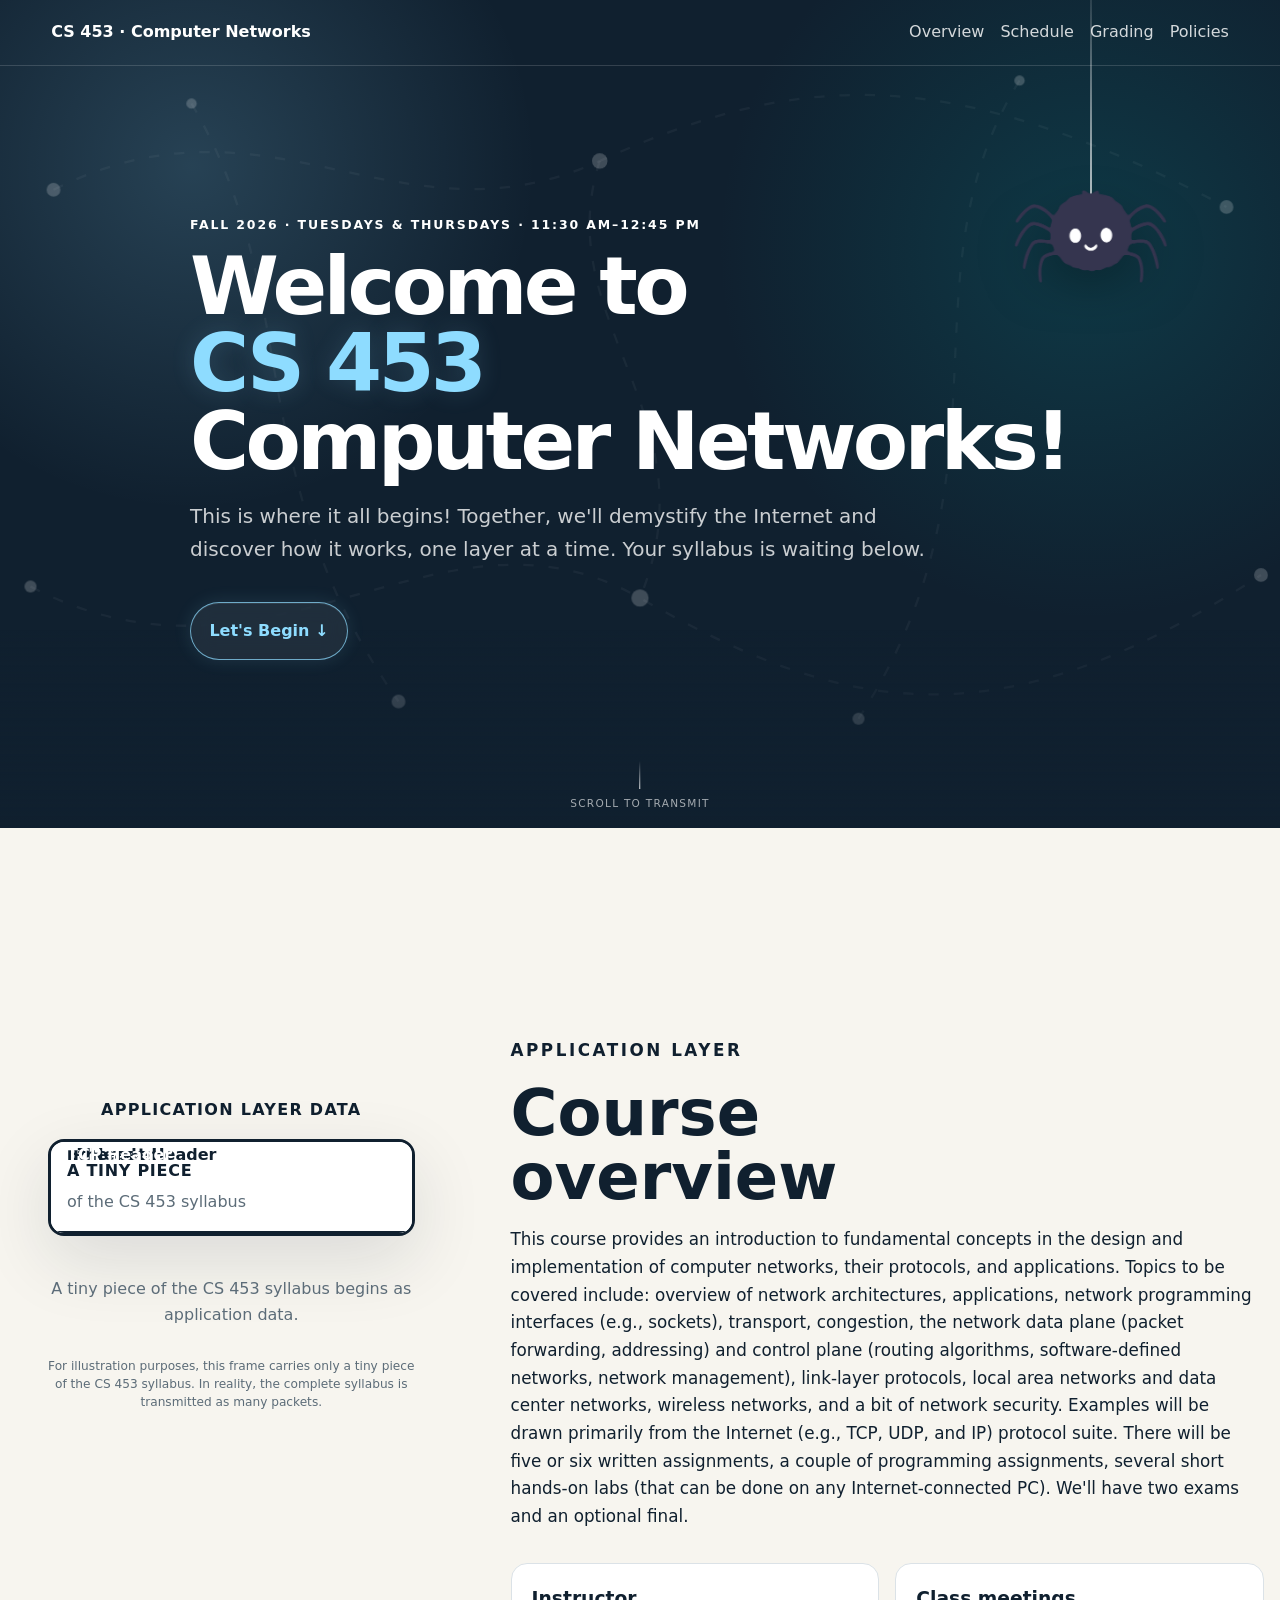
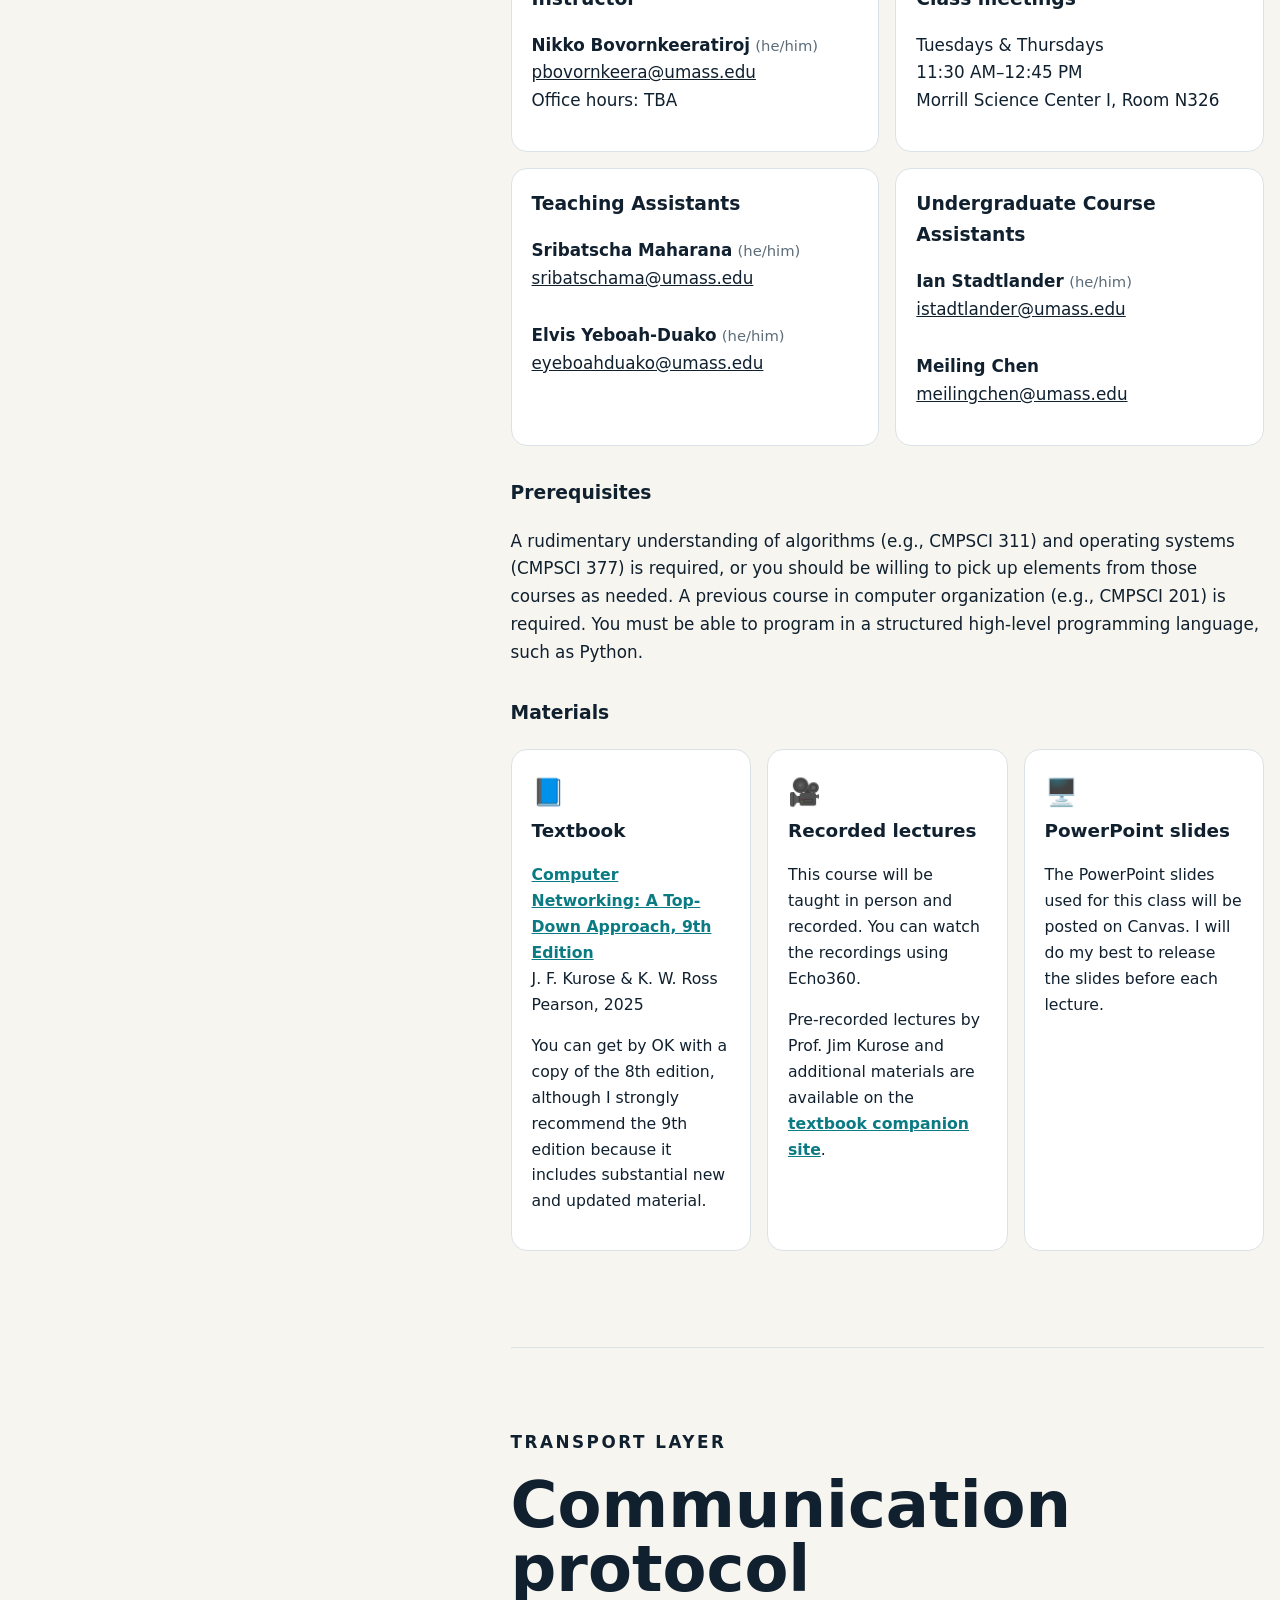
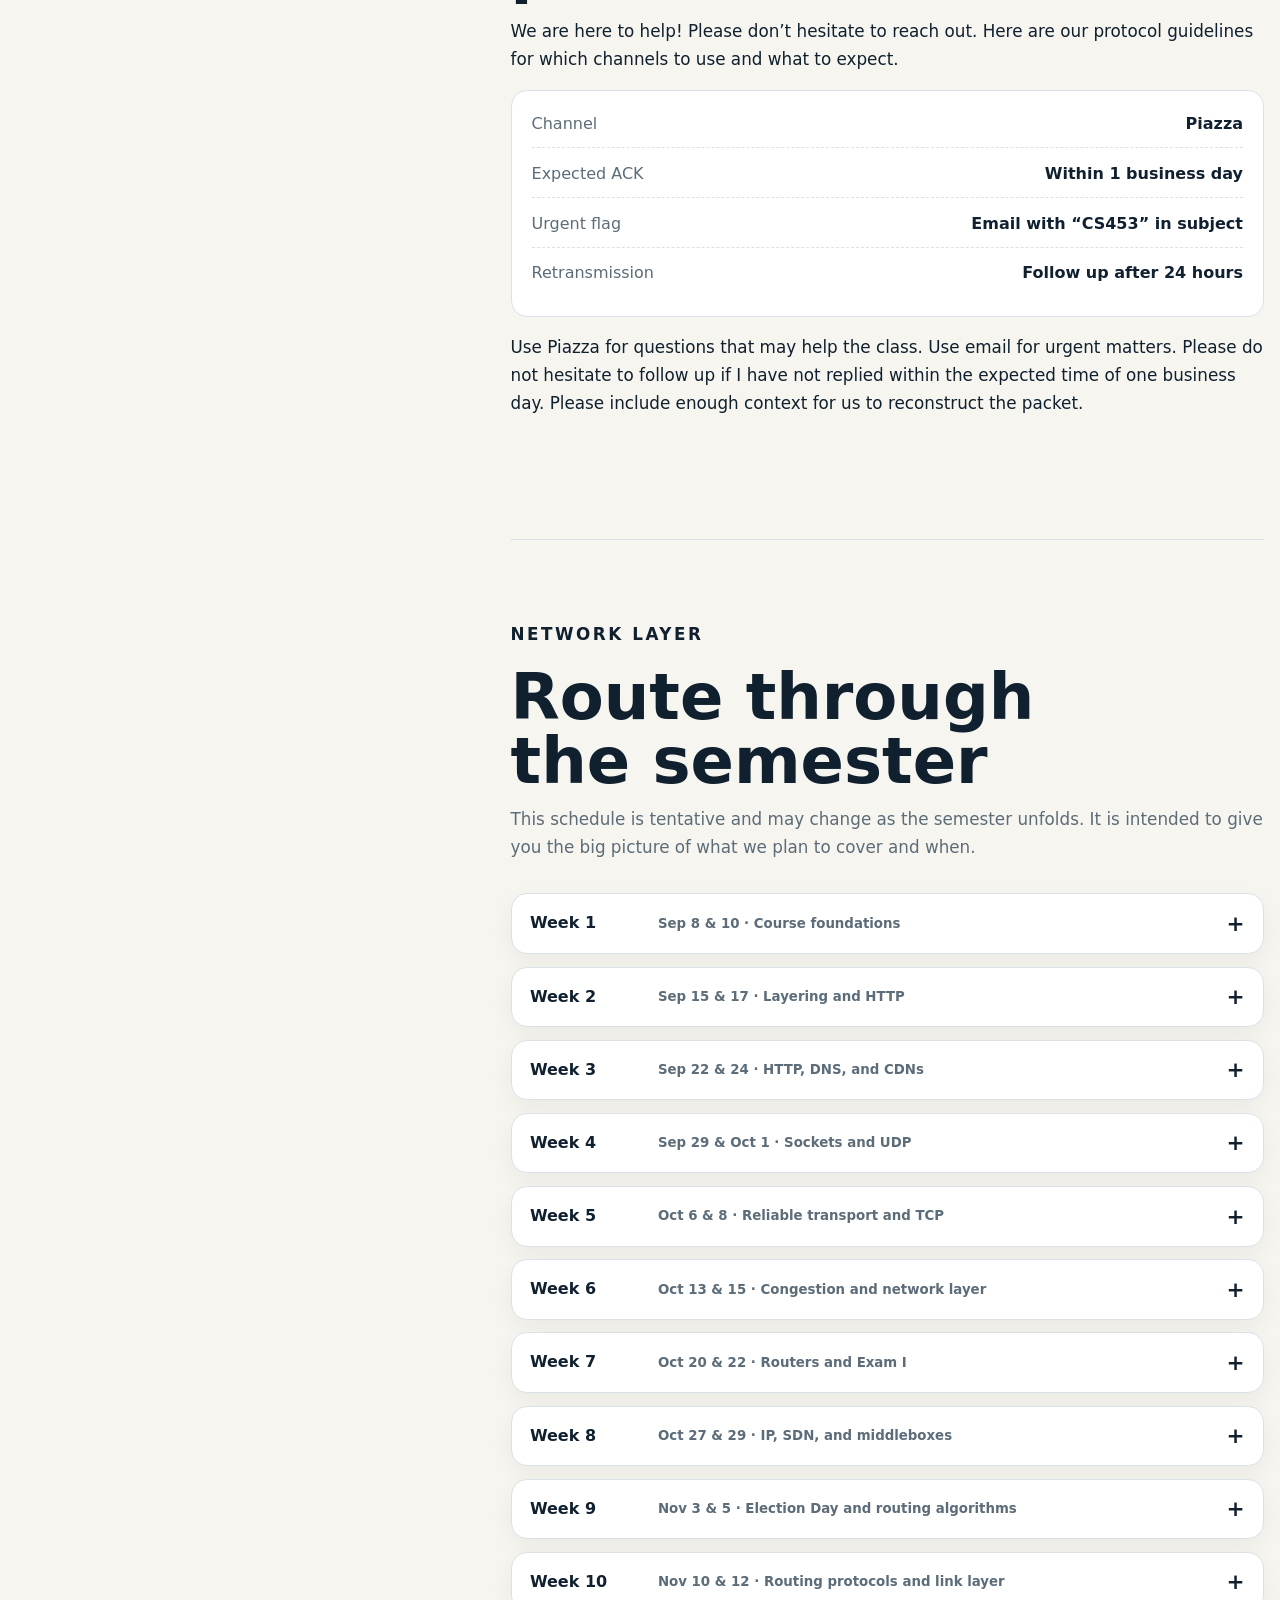
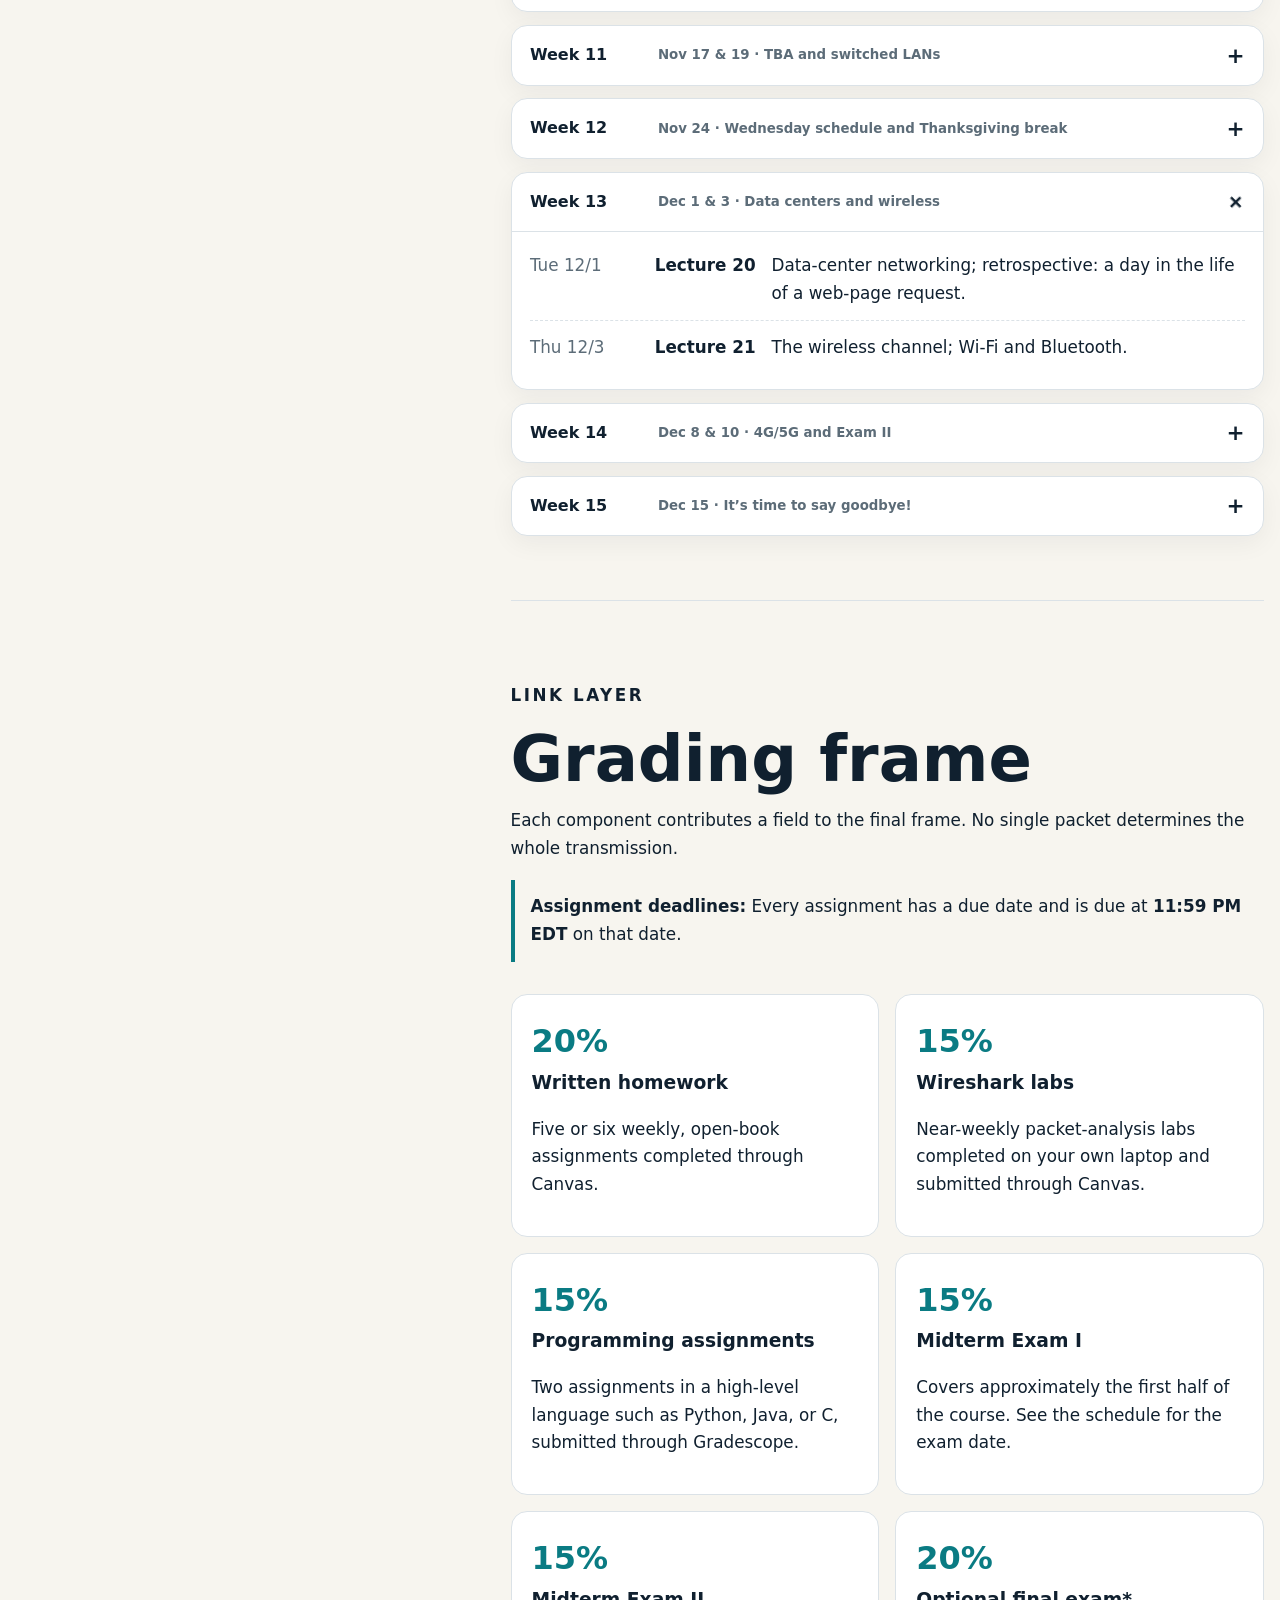
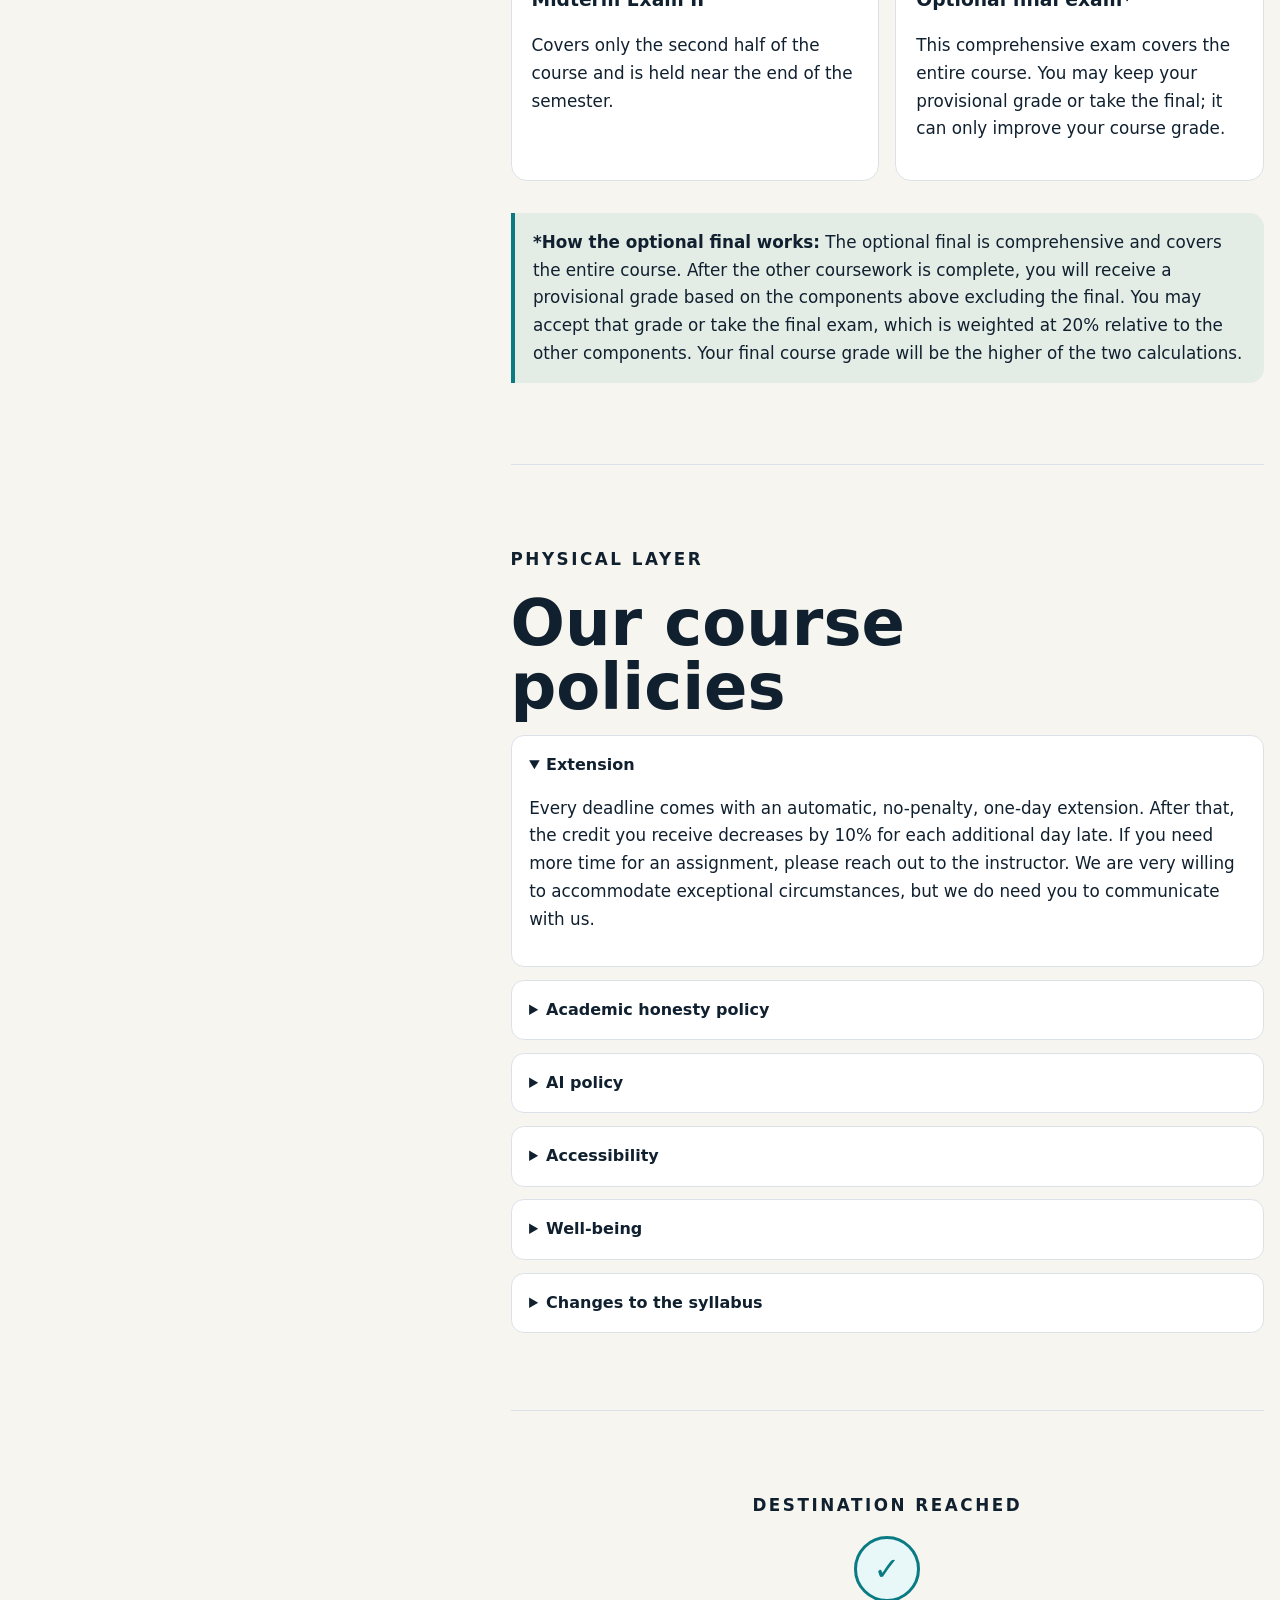
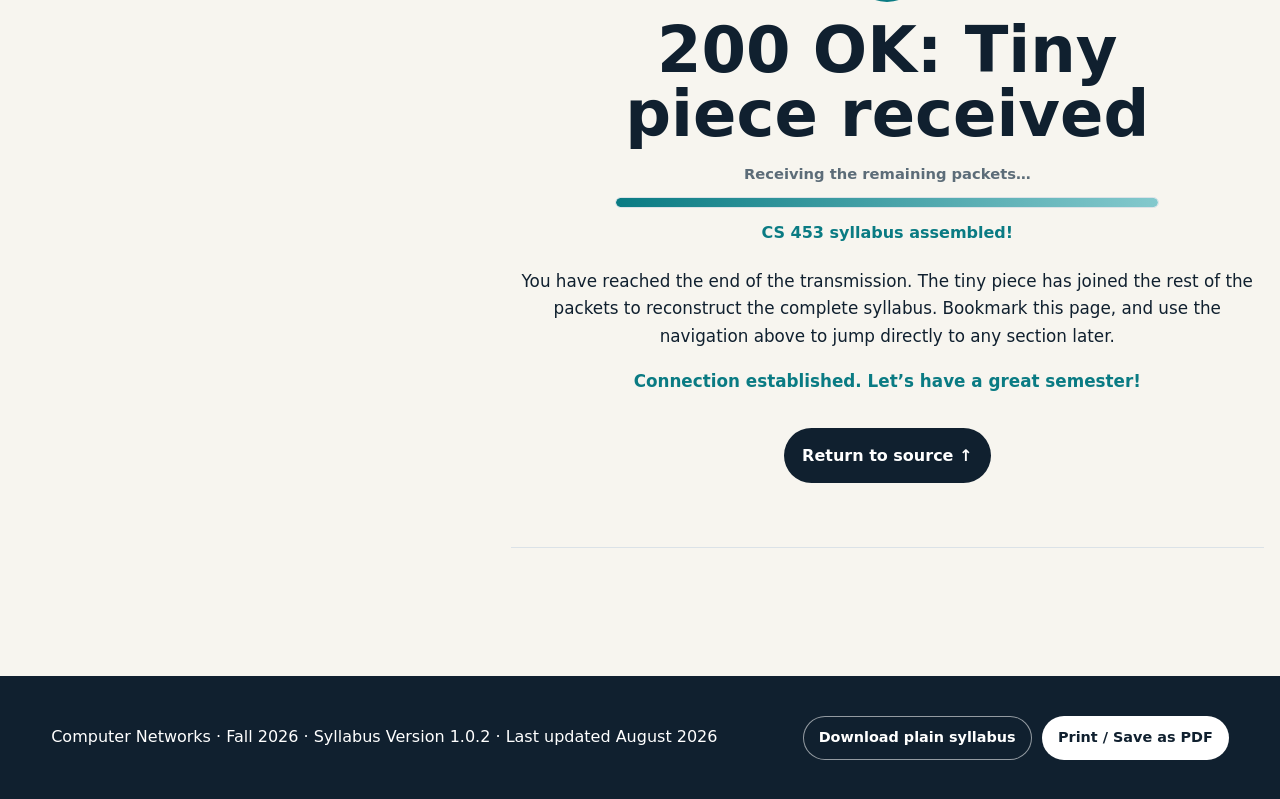
==== commit ed7e3988: "update correct version" ====
--- a/index.html
+++ b/index.html
@@ -1,298 +1,321 @@
-<!doctype html>
+<!DOCTYPE html>
+
 <html lang="en">
 <head>
-  <meta charset="utf-8" />
-  <meta name="viewport" content="width=device-width, initial-scale=1" />
-  <meta name="description" content="Interactive syllabus for Computer Networks" />
-  <title>CS453 Computer Networks · Interactive Syllabus</title>
-  <link rel="stylesheet" href="styles.css" />
+<meta charset="utf-8"/>
+<meta content="width=device-width, initial-scale=1" name="viewport"/>
+<meta content="Interactive syllabus for Computer Networks" name="description"/>
+<title>CS 453 Computer Networks · Interactive Syllabus</title>
+<link href="styles.css" rel="stylesheet"/>
 </head>
 <body>
-  <a class="skip-link" href="#syllabus">Skip to syllabus content</a>
+<a class="skip-link" href="#syllabus">Skip to syllabus content</a>
+<header class="hero" id="top">
+<nav aria-label="Primary navigation" class="topbar">
+<a class="brand" href="#top">CS 453 · Computer Networks</a>
+<div class="nav-links">
+<a href="#overview">Overview</a>
+<a href="#schedule">Schedule</a>
+<a href="#grading">Grading</a>
+<a href="#policies">Policies</a>
+</div>
+</nav>
+<div aria-hidden="true" class="hero-network">
+<svg preserveaspectratio="xMidYMid slice" viewbox="0 0 1200 720">
+<g class="hero-links">
+<path d="M90 165 C280 70 390 220 565 140 S870 55 1110 180"></path>
+<path d="M70 510 C280 620 425 420 600 520 S910 650 1140 500"></path>
+<path d="M210 90 C310 260 250 410 390 610"></path>
+<path d="M930 70 C825 240 930 410 790 625"></path>
+<path d="M565 140 C520 280 665 360 600 520"></path>
+</g>
+<g class="hero-nodes">
+<circle cx="90" cy="165" r="8"></circle><circle cx="210" cy="90" r="6"></circle>
+<circle cx="565" cy="140" r="9"></circle><circle cx="930" cy="70" r="6"></circle>
+<circle cx="1110" cy="180" r="8"></circle><circle cx="70" cy="510" r="7"></circle>
+<circle cx="390" cy="610" r="8"></circle><circle cx="600" cy="520" r="10"></circle>
+<circle cx="790" cy="625" r="7"></circle><circle cx="1140" cy="500" r="8"></circle>
+</g>
+</svg>
+</div>
+<button aria-label="Animate the decorative spider" class="hero-spider" type="button">
+<span aria-hidden="true" class="spider-rig">
+<span class="spider-thread"></span>
+<span class="spider-swing"><img alt="" src="spider-welcome.png"/></span>
+</span>
+</button>
+<div class="hero-copy">
+<p class="eyebrow">Fall 2026 · Tuesdays &amp; Thursdays · 11:30 AM–12:45 PM</p>
+<h1><span>Welcome to</span><span>CS 453</span><span>Computer Networks!</span></h1>
+<p class="lede">This is where it all begins! Together, we'll demystify the Internet and discover how it works, one layer at a time. Your syllabus is waiting below.</p>
+<a class="button" href="#syllabus">Let's Begin ↓</a>
+</div>
+<div aria-hidden="true" class="scroll-cue"><span></span><small>Scroll to transmit</small></div>
+</header>
+<main id="syllabus">
+<section aria-label="Packet encapsulation visualization" class="protocol-stage">
+<div class="packet-panel">
+<div class="layer-label" id="layerLabel">Application Data</div>
+<div aria-live="polite" class="packet" id="packet">
+<div class="header ethernet">Ethernet Header</div>
+<div class="header ip">IP Header</div>
+<div class="header tcp">TCP Header</div>
+<div class="payload">
+<strong>A TINY PIECE</strong>
+<span>of the CS 453 syllabus</span>
+</div>
+<div class="trailer">Ethernet Footer</div>
+</div>
+<div aria-hidden="true" class="transmission" id="transmission">
+<div class="endpoint source-endpoint">
+<div class="computer-screen"><span>S</span></div>
+<div class="computer-base"></div>
+<small>Source</small>
+</div>
+<div class="medium">
+<div class="signal-bits">10110010 · 01101101 · 11001010</div>
+<div class="wire"></div>
+<div aria-label="Router 1" class="router router-one">
+<div class="router-body"><i></i><i></i><i></i></div>
+<small>Router 1</small>
+</div>
+<div aria-label="Router 2" class="router router-two">
+<div class="router-body"><i></i><i></i><i></i></div>
+<small>Router 2</small>
+</div>
+<div class="mini-packet" id="miniPacket">
+<i></i><i></i><i></i><i></i>
+</div>
+</div>
+<div class="endpoint destination-endpoint">
+<div class="computer-screen"><span>D</span></div>
+<div class="computer-base"></div>
+<small>Destination</small>
+</div>
+</div>
+<p class="packet-note" id="packetNote">A tiny piece of the CS 453 syllabus is ready.</p>
+<p class="packet-accuracy-note">For illustration purposes, this frame carries only a tiny piece of the CS 453 syllabus. In reality, the complete syllabus is transmitted as many packets.</p>
+</div>
+</section>
+<div class="content-column">
+<section class="syllabus-section" data-layer="application" id="overview">
+<p class="section-kicker">Application Layer</p>
+<h2>Course overview</h2>
+<p>This course provides an introduction to fundamental concepts in the design and implementation of computer networks, their protocols, and applications. Topics to be covered include: overview of network architectures, applications, network programming interfaces (e.g., sockets), transport, congestion, the network data plane (packet forwarding, addressing) and control plane (routing algorithms, software-defined networks, network management), link-layer protocols, local area networks and data center networks, wireless networks, and a bit of network security. Examples will be drawn primarily from the Internet (e.g., TCP, UDP, and IP) protocol suite. There will be five or six written assignments, a couple of programming assignments, several short hands-on labs (that can be done on any Internet-connected PC). We'll have two exams and an optional final.</p>
+<div class="info-grid">
+<article>
+<h3>Instructor</h3>
+<p><strong>Nikko Bovornkeeratiroj</strong> <span class="pronouns">(he/him)</span><br/><a href="mailto:pbovornkeera@umass.edu">pbovornkeera@umass.edu</a><br/>Office hours: TBA</p>
+</article>
+<article>
+<h3>Class meetings</h3>
+<p>Tuesdays &amp; Thursdays<br/>11:30 AM–12:45 PM<br/>Morrill Science Center I, Room N326</p>
+</article>
+<article>
+<h3>Teaching Assistants</h3>
+<p><strong>Sribatscha Maharana</strong> <span class="pronouns">(he/him)</span><br/><a href="mailto:sribatschama@umass.edu">sribatschama@umass.edu</a></p>
+<p><strong>Elvis Yeboah-Duako</strong> <span class="pronouns">(he/him)</span><br/><a href="mailto:eyeboahduako@umass.edu">eyeboahduako@umass.edu</a></p>
+</article>
+<article>
+<h3>Undergraduate Course Assistants</h3>
+<p><strong>Ian Stadtlander</strong> <span class="pronouns">(he/him)</span><br/><a href="mailto:istadtlander@umass.edu">istadtlander@umass.edu</a></p>
+<p><strong>Meiling Chen</strong><br/><a href="mailto:meilingchen@umass.edu">meilingchen@umass.edu</a></p>
+</article>
+</div>
+<h3>Prerequisites</h3>
+<p>A rudimentary understanding of algorithms (e.g., CMPSCI 311) and operating systems (CMPSCI 377) is required, or you should be willing to pick up elements from those courses as needed. A previous course in computer organization (e.g., CMPSCI 201) is required. You must be able to program in a structured high-level programming language, such as Python.</p>
+<h3>Materials</h3>
+<div class="materials-grid">
+<article>
+<p aria-hidden="true" class="material-icon">📘</p>
+<h4>Textbook</h4>
+<p><a href="https://www.pearson.com/en-us/subject-catalog/p/computer-networking-a-top-down-approach/P200000013385/9780135415603"><strong>Computer Networking: A Top-Down Approach, 9th Edition</strong></a><br/>J. F. Kurose &amp; K. W. Ross<br/>Pearson, 2025</p>
+<p>You can get by OK with a copy of the 8th edition, although I strongly recommend the 9th edition because it includes substantial new and updated material.</p>
+</article>
+<article>
+<p aria-hidden="true" class="material-icon">🎥</p>
+<h4>Recorded lectures</h4>
+<p>This course will be taught in person and recorded. You can watch the recordings using Echo360.</p>
+<p>Pre-recorded lectures by Prof. Jim Kurose and additional materials are available on the <a href="http://gaia.cs.umass.edu/kurose_ross/online_lectures.htm">textbook companion site</a>.</p>
+</article>
+<article>
+<p aria-hidden="true" class="material-icon">🖥️</p>
+<h4>PowerPoint slides</h4>
+<p>The PowerPoint slides used for this class will be posted on Canvas. I will do my best to release the slides before each lecture.</p>
+</article>
+</div>
+</section>
+<section class="syllabus-section" data-layer="transport" id="communication">
+<p class="section-kicker">Transport Layer</p>
+<h2>Communication protocol</h2>
+<p>We are here to help! Please don’t hesitate to reach out. Here are our protocol guidelines for which channels to use and what to expect.</p>
+<div class="protocol-card">
+<div><span>Channel</span><strong>Piazza</strong></div>
+<div><span>Expected ACK</span><strong>Within 1 business day</strong></div>
+<div><span>Urgent flag</span><strong>Email with “CS453” in subject</strong></div>
+<div><span>Retransmission</span><strong>Follow up after 24 hours</strong></div>
+</div>
+<p>Use Piazza for questions that may help the class. Use email for urgent matters. Please do not hesitate to follow up if I have not replied within the expected time of one business day. Please include enough context for us to reconstruct the packet.</p>
+</section>
+<section class="syllabus-section" data-layer="network" id="schedule">
+<p class="section-kicker">Network Layer</p>
+<h2>Route through the semester</h2>
+<p class="schedule-note">This schedule is tentative and may change as the semester unfolds. It is intended to give you the big picture of what we plan to cover and when.</p>
+<div aria-label="Fall 2026 course schedule" class="week-list">
+<details class="week-card">
+<summary><span>Week 1</span><small>Sep 8 &amp; 10 · Course foundations</small></summary>
+<div class="week-body">
+<p><time datetime="2026-09-08">Tue 9/8</time><strong>Lecture 1</strong> Course goals and overview. Course mechanics. What is the Internet? What is a protocol?</p>
+<p><time datetime="2026-09-10">Thu 9/10</time><strong>Lecture 2</strong> The network edge, the network core, and performance: delay, loss, and throughput.</p>
+</div>
+</details>
+<details class="week-card">
+<summary><span>Week 2</span><small>Sep 15 &amp; 17 · Layering and HTTP</small></summary>
+<div class="week-body">
+<p><time datetime="2026-09-15">Tue 9/15</time><strong>Lecture 3</strong> Performance continued; layering; encapsulation; networks under attack; history.</p>
+<p><time datetime="2026-09-17">Thu 9/17</time><strong>Lecture 4</strong> Principles of networked applications; the Web and HTTP.</p>
+</div>
+</details>
+<details class="week-card">
+<summary><span>Week 3</span><small>Sep 22 &amp; 24 · HTTP, DNS, and CDNs</small></summary>
+<div class="week-body">
+<p><time datetime="2026-09-22">Tue 9/22</time><strong>Lecture 5</strong> HTTP continued; e-mail; DNS.</p>
+<p><time datetime="2026-09-24">Thu 9/24</time><strong>Lecture 6</strong> DNS, video streaming, and content distribution networks.</p>
+</div>
+</details>
+<details class="week-card">
+<summary><span>Week 4</span><small>Sep 29 &amp; Oct 1 · Sockets and UDP</small></summary>
+<div class="week-body">
+<p><time datetime="2026-09-29">Tue 9/29</time><strong>Lecture 7</strong> Socket programming.</p>
+<p><time datetime="2026-10-01">Thu 10/1</time><strong>Lecture 8</strong> Introduction to the transport layer; multiplexing and demultiplexing; UDP.</p>
+</div>
+</details>
+<details class="week-card">
+<summary><span>Week 5</span><small>Oct 6 &amp; 8 · Reliable transport and TCP</small></summary>
+<div class="week-body">
+<p><time datetime="2026-10-06">Tue 10/6</time><strong>Lecture 9</strong> Principles of reliable data transfer.</p>
+<p><time datetime="2026-10-08">Thu 10/8</time><strong>Lecture 10</strong> Pipelined protocols; TCP connection management and reliable data transfer.</p>
+</div>
+</details>
+<details class="week-card">
+<summary><span>Week 6</span><small>Oct 13 &amp; 15 · Congestion and network layer</small></summary>
+<div class="week-body">
+<p><time datetime="2026-10-13">Tue 10/13</time><strong>Lecture 11</strong> Principles of congestion control; TCP congestion control.</p>
+<p><time datetime="2026-10-15">Thu 10/15</time><strong>Lecture 12</strong> Congestion-control futures; introduction to the network layer: forwarding, routing, data plane, and control plane.</p>
+</div>
+</details>
+<details class="week-card">
+<summary><span>Week 7</span><small>Oct 20 &amp; 22 · Routers and Exam I</small></summary>
+<div class="week-body">
+<p><time datetime="2026-10-20">Tue 10/20</time><strong>Lecture 13</strong> What is inside a router?</p>
+<p class="special exam"><time datetime="2026-10-22">Thu 10/22</time><strong>In-class Exam I</strong></p>
+</div>
+</details>
+<details class="week-card">
+<summary><span>Week 8</span><small>Oct 27 &amp; 29 · IP, SDN, and middleboxes</small></summary>
+<div class="week-body">
+<p><time datetime="2026-10-27">Tue 10/27</time><strong>Lecture 14</strong> The Internet Protocol: IPv4 and IPv6.</p>
+<p><time datetime="2026-10-29">Thu 10/29</time><strong>Lecture 15</strong> Generalized forwarding and SDN; middleboxes.</p>
+</div>
+</details>
+<details class="week-card">
+<summary><span>Week 9</span><small>Nov 3 &amp; 5 · Election Day and routing algorithms</small></summary>
+<div class="week-body">
+<p class="special no-class"><time datetime="2026-11-03">Tue 11/3</time><strong>Election Day · No class</strong></p>
+<p><time datetime="2026-11-05">Thu 11/5</time><strong>Lecture 16</strong> Link-state and distance-vector routing algorithms.</p>
+</div>
+</details>
+<details class="week-card">
+<summary><span>Week 10</span><small>Nov 10 &amp; 12 · Routing protocols and link layer</small></summary>
+<div class="week-body">
+<p><time datetime="2026-11-10">Tue 11/10</time><strong>Lecture 17</strong> Routing protocols: OSPF and BGP.</p>
+<p><time datetime="2026-11-12">Thu 11/12</time><strong>Lecture 18</strong> Introduction to the link layer; error detection and correction; multiple-access protocols.</p>
+<p class="calendar-note"><time datetime="2026-11-11">Wed 11/11</time><strong>Veterans Day holiday</strong></p>
+</div>
+</details>
+<details class="week-card">
+<summary><span>Week 11</span><small>Nov 17 &amp; 19 · TBA and switched LANs</small></summary>
+<div class="week-body">
+<p class="special tba"><time datetime="2026-11-17">Tue 11/17</time><strong>Topic TBA</strong></p>
+<p><time datetime="2026-11-19">Thu 11/19</time><strong>Lecture 19</strong> Cable networks (DOCSIS); switched LANs.</p>
+</div>
+</details>
+<details class="week-card">
+<summary><span>Week 12</span><small>Nov 24 · Wednesday schedule and Thanksgiving break</small></summary>
+<div class="week-body">
+<p class="special no-class"><time datetime="2026-11-24">Tue 11/24</time><strong>Wednesday schedule · No CS453 class</strong></p>
+<p class="calendar-note"><strong>Thanksgiving break</strong></p>
+</div>
+</details>
+<details class="week-card">
+<summary><span>Week 13</span><small>Dec 1 &amp; 3 · Data centers and wireless</small></summary>
+<div class="week-body">
+<p><time datetime="2026-12-01">Tue 12/1</time><strong>Lecture 20</strong> Data-center networking; retrospective: a day in the life of a web-page request.</p>
+<p><time datetime="2026-12-03">Thu 12/3</time><strong>Lecture 21</strong> The wireless channel; Wi-Fi and Bluetooth.</p>
+</div>
+</details>
+<details class="week-card">
+<summary><span>Week 14</span><small>Dec 8 &amp; 10 · 4G/5G and Exam II</small></summary>
+<div class="week-body">
+<p><time datetime="2026-12-08">Tue 12/8</time><strong>Lecture 22</strong> 4G/5G networks.</p>
+<p class="special exam"><time datetime="2026-12-10">Thu 12/10</time><strong>In-class Exam II</strong></p>
+</div>
+</details>
+<details class="week-card">
+<summary><span>Week 15</span><small>Dec 15 · It’s time to say goodbye!</small></summary>
+<div class="week-body">
+<p><time datetime="2026-12-15">Tue 12/15</time><strong>Lecture 23</strong> Course wrap-up.</p>
+</div>
+</details>
+</div>
+</section>
+<section class="syllabus-section" data-layer="link" id="grading">
+<p class="section-kicker">Link Layer</p>
+<h2>Grading frame</h2>
+<p>Each component contributes a field to the final frame. No single packet determines the whole transmission.</p>
+<p class="deadline-note"><strong>Assignment deadlines:</strong> Every assignment has a due date and is due at <strong>11:59 PM EDT</strong> on that date.</p>
+<div class="grade-grid">
+<article><span>20%</span><h3>Written homework</h3><p>Five or six weekly, open-book assignments completed through Canvas.</p></article>
+<article><span>15%</span><h3>Wireshark labs</h3><p>Near-weekly packet-analysis labs completed on your own laptop and submitted through Canvas.</p></article>
+<article><span>15%</span><h3>Programming assignments</h3><p>Two assignments in a high-level language such as Python, Java, or C, submitted through Gradescope.</p></article>
+<article><span>15%</span><h3>Midterm Exam I</h3><p>Covers approximately the first half of the course. See the schedule for the exam date.</p></article>
+<article><span>15%</span><h3>Midterm Exam II</h3><p>Covers only the second half of the course and is held near the end of the semester.</p></article>
+<article><span>20%</span><h3>Optional final exam*</h3><p>This comprehensive exam covers the entire course. You may keep your provisional grade or take the final; it can only improve your course grade.</p></article>
+</div>
+<p class="final-note"><strong>*How the optional final works:</strong> The optional final is comprehensive and covers the entire course. After the other coursework is complete, you will receive a provisional grade based on the components above excluding the final. You may accept that grade or take the final exam, which is weighted at 20% relative to the other components. Your final course grade will be the higher of the two calculations.</p>
+</section>
+<section class="syllabus-section" data-layer="physical" id="policies">
+<p class="section-kicker">Physical Layer</p>
+<h2>Our course policies</h2>
+<div class="policy-list">
+<details open=""><summary>Extension</summary><p>Every deadline comes with an automatic, no-penalty, one-day extension. After that, the credit you receive decreases by 10% for each additional day late. If you need more time for an assignment, please reach out to the instructor. We are very willing to accommodate exceptional circumstances, but we do need you to communicate with us.</p></details>
+<details><summary>Academic honesty policy</summary><p>Copying programs, written homework, or exam answers is not permitted. Working as a team on an individual written or programming assignment is also not permitted. You are welcome to discuss concepts and assignment questions with other students, but the work you submit must be substantially your own.</p><p>A student found violating this policy will receive, as an informal resolution, a grade of 0 on the assignment. A subsequent violation will result in a failing grade for the course. If you are struggling with an assignment or a deadline, please contact the instructor or a TA. We will bend over backwards to help, but we will not tolerate cheating. Please read the <a href="https://www.umass.edu/policy/academic-honesty" rel="noopener noreferrer" target="_blank">UMass Academic Honesty Policy</a>.</p></details>
+<details><summary>AI policy</summary><p>We are okay with you using AI tools to help clarify concepts, explore examples, and debug code you have written. However, please do not use AI to generate assignment solutions or write the code for you. The purpose of these assignments is to help you understand the course content and develop your own problem-solving and programming skills. Outsourcing that work may save time today, but it can quietly create gaps that make later assignments, exams, interviews, and future courses much harder. If you feel that you need to use AI because you are running out of time, please reach out to us instead. We really want you to learn, and we will do our best to help you find a workable path forward. When in doubt, ask us whether a particular use is appropriate.</p></details>
+<details><summary>Accessibility</summary><p>Please contact Disability Services and the instructor early so that accommodations can be arranged smoothly.</p></details>
+<details><summary>Well-being</summary><p>Your well-being matters more than any single assignment. Sometimes life takes an unexpected turn, and none of us needs extra stress piled on top of that. If something is affecting your ability to participate or meet a deadline, please do not hesitate to reach out. You do not need to share more than you are comfortable sharing, but please communicate with us so we can help identify a reasonable path forward. We care about both your learning and your well-being, and we want you to be successful in this course.</p></details>
+<details><summary>Changes to the syllabus</summary><p>The schedule may evolve. Important changes will be announced in class and posted on Canvas.</p></details>
+</div>
+</section>
+<section class="arrival" data-layer="arrival">
+<div aria-hidden="true" class="celebration" id="celebration"></div>
+<p class="section-kicker">Destination reached</p>
+<div aria-hidden="true" class="arrival-badge">✓</div>
+<h2>200 OK: Tiny piece received</h2>
+<div aria-label="Reassembling the complete CS 453 syllabus" class="assembly-status">
+<span>Receiving the remaining packets…</span>
+<div aria-hidden="true" class="assembly-track"><i></i></div>
+<strong>CS 453 syllabus assembled!</strong>
+</div>
+<p>You have reached the end of the transmission. The tiny piece has joined the rest of the packets to reconstruct the complete syllabus. Bookmark this page, and use the navigation above to jump directly to any section later.</p>
+<p class="arrival-cheer">Connection established. Let’s have a great semester!</p>
+<a class="button secondary" href="#top">Return to source ↑</a>
+</section>
+</div>
+</main>
+<footer>
+<p>Computer Networks · Fall 2026 · Syllabus Version 1.0.2 · Last updated August 2026</p>
 
-  <header class="hero" id="top">
-    <nav class="topbar" aria-label="Primary navigation">
-      <a class="brand" href="#top">CS 453 · Computer Networks</a>
-      <div class="nav-links">
-        <a href="#overview">Overview</a>
-        <a href="#schedule">Schedule</a>
-        <a href="#grading">Grading</a>
-        <a href="#policies">Policies</a>
-      </div>
-    </nav>
-
-    <div class="hero-copy">
-      <p class="eyebrow">Fall 2026 · Tuesdays & Thursdays · 11:30 AM–12:45 PM</p>
-      <h1><span>Welcome to</span><span>CS453</span><span>Computer Networks!</span></h1>
-      <p class="lede">This is where it all begins! Your syllabus (as a packet) is waiting below. Scroll to build it, send it across a small network, and receive it at the destination.</p>
-      <a class="button" href="#syllabus">Begin transmission ↓</a>
-    </div>
-  </header>
-
-  <main id="syllabus">
-    <section class="protocol-stage" aria-label="Packet encapsulation visualization">
-      <div class="packet-panel">
-        <div class="layer-label" id="layerLabel">Application Data</div>
-        <div class="packet" id="packet" aria-live="polite">
-          <div class="header ethernet">Ethernet Header</div>
-          <div class="header ip">IP Header</div>
-          <div class="header tcp">TCP Header</div>
-          <div class="payload">
-            <strong>SYLLABUS</strong>
-            <span>Course information payload</span>
-          </div>
-          <div class="trailer">Ethernet Footer</div>
-        </div>
-        <div class="transmission" id="transmission" aria-hidden="true">
-          <div class="endpoint source-endpoint">
-            <div class="computer-screen"><span>S</span></div>
-            <div class="computer-base"></div>
-            <small>Source</small>
-          </div>
-          <div class="medium">
-            <div class="signal-bits">10110010 · 01101101 · 11001010</div>
-            <div class="wire"></div>
-            <div class="router router-one" aria-label="Router 1">
-              <div class="router-body"><i></i><i></i><i></i></div>
-              <small>Router 1</small>
-            </div>
-            <div class="router router-two" aria-label="Router 2">
-              <div class="router-body"><i></i><i></i><i></i></div>
-              <small>Router 2</small>
-            </div>
-            <div class="mini-packet" id="miniPacket">
-              <i></i><i></i><i></i><i></i>
-            </div>
-          </div>
-          <div class="endpoint destination-endpoint">
-            <div class="computer-screen"><span>D</span></div>
-            <div class="computer-base"></div>
-            <small>Destination</small>
-          </div>
-        </div>
-        <p class="packet-note" id="packetNote">Your application data is ready.</p>
-      </div>
-    </section>
-
-    <div class="content-column">
-      <section class="syllabus-section" id="overview" data-layer="application">
-        <p class="section-kicker">Application Layer</p>
-        <h2>Course overview</h2>
-        <p>This course provides an introduction to fundamental concepts in the design and implementation of computer networks, their protocols, and applications. Topics to be covered include: overview of network architectures, applications, network programming interfaces (e.g., sockets), transport, congestion, the network data plane (packet forwarding, addressing) and control plane (routing algorithms, software defined networks, network management), link-layer protocols, local area networks and data center networks, wireless networks, and a bit of network security. Examples will be drawn primarily from the Internet (e.g., TCP, UDP, and IP) protocol suite. There will be five or six written assignments, a couple of programming assignments, several short hands-on labs (that can be done on any Internet-connected PC). We'll have two exams and an optional final.</p>
-
-        <div class="info-grid">
-          <article>
-            <h3>Instructor</h3>
-            <p>Prof. Nikko Bov<br />Email: TBA<br />Office hours: TBA</p>
-          </article>
-          <article>
-            <h3>Class meetings</h3>
-            <p>Tuesdays &amp; Thursdays<br />11:30 AM–12:45 PM<br />Morrill Science Center I, Room N326</p>
-          </article>
-          <article>
-            <h3>Teaching Assistants</h3>
-            <p>TBA</p>
-          </article>
-          <article>
-            <h3>Undergraduate Course Assistants</h3>
-            <p>TBA</p>
-          </article>
-        </div>
-
-        <h3>Prerequisites</h3>
-        <p>A rudimentary understanding of algorithms (e.g., CMPSCI 311) and operating systems (CMPSCI 377) is required, or you should be willing to pick up elements from those courses as needed. A previous course in computer organization (e.g., CMPSCI 201) is required. You must be able to program in a structured high-level programming language, such as Python.</p>
-
-        <h3>Materials</h3>
-        <div class="materials-grid">
-          <article>
-            <p class="material-icon" aria-hidden="true">📘</p>
-            <h4>Textbook</h4>
-            <p><strong>Computer Networking: A Top-Down Approach, 9th Edition</strong><br />J. F. Kurose &amp; K. W. Ross<br />Pearson, 2025</p>
-            <p>You can get by OK with a copy of the 8th edition, although I strongly recommend the 9th edition because it includes substantial new and updated material.</p>
-          </article>
-          <article>
-            <p class="material-icon" aria-hidden="true">🎥</p>
-            <h4>Recorded lectures</h4>
-            <p>This course will be taught in person and recorded. You can watch the recordings using Echo360.</p>
-            <p>Pre-recorded lectures by Prof. Jim Kurose are available on YouTube. Additional pre-recorded lecture materials are available on the <a href="http://gaia.cs.umass.edu/kurose_ross/online_lectures.htm">textbook companion site</a>.</p>
-          </article>
-          <article>
-            <p class="material-icon" aria-hidden="true">🖥️</p>
-            <h4>PowerPoint slides</h4>
-            <p>The PowerPoint slides used for this class will be posted on Canvas. I will do my best to release the slides before each lecture.</p>
-          </article>
-        </div>
-
-      </section>
-
-      <section class="syllabus-section" id="communication" data-layer="transport">
-        <p class="section-kicker">Transport Layer</p>
-        <h2>Communication and course flow</h2>
-        <p>The transport layer is where we negotiate reliability. In this course, reliable communication also matters between humans.</p>
-
-        <div class="protocol-card">
-          <div><span>Channel</span><strong>Piazza</strong></div>
-          <div><span>Expected ACK</span><strong>Within 1 business day</strong></div>
-          <div><span>Urgent flag</span><strong>Email with “CS453” in subject</strong></div>
-          <div><span>Retransmission</span><strong>Follow up after 24 hours</strong></div>
-        </div>
-
-        <p>Use Piazza for questions that may help the class. Use email for private matters. Please include enough context for us to reconstruct the packet.</p>
-      </section>
-
-      <section class="syllabus-section" id="schedule" data-layer="network">
-        <p class="section-kicker">Network Layer</p>
-        <h2>Route through the semester</h2>
-        <div class="week-list" aria-label="Fall 2026 course schedule">
-          <details class="week-card">
-            <summary><span>Week 1</span><small>Sep 8 &amp; 10 · Course foundations</small></summary>
-            <div class="week-body">
-              <p><time datetime="2026-09-08">Tue 9/8</time><strong>Lecture 1</strong> Course goals and overview. Course mechanics. What is the Internet? What is a protocol?</p>
-              <p><time datetime="2026-09-10">Thu 9/10</time><strong>Lecture 2</strong> The network edge, the network core, and performance: delay, loss, and throughput.</p>
-            </div>
-          </details>
-          <details class="week-card">
-            <summary><span>Week 2</span><small>Sep 15 &amp; 17 · Layering and HTTP</small></summary>
-            <div class="week-body">
-              <p><time datetime="2026-09-15">Tue 9/15</time><strong>Lecture 3</strong> Performance continued; layering; encapsulation; networks under attack; history.</p>
-              <p><time datetime="2026-09-17">Thu 9/17</time><strong>Lecture 4</strong> Principles of networked applications; the Web and HTTP.</p>
-            </div>
-          </details>
-          <details class="week-card">
-            <summary><span>Week 3</span><small>Sep 22 &amp; 24 · HTTP, DNS, and CDNs</small></summary>
-            <div class="week-body">
-              <p><time datetime="2026-09-22">Tue 9/22</time><strong>Lecture 5</strong> HTTP continued; e-mail; DNS.</p>
-              <p><time datetime="2026-09-24">Thu 9/24</time><strong>Lecture 6</strong> DNS, video streaming, and content distribution networks.</p>
-            </div>
-          </details>
-          <details class="week-card">
-            <summary><span>Week 4</span><small>Sep 29 &amp; Oct 1 · Sockets and UDP</small></summary>
-            <div class="week-body">
-              <p><time datetime="2026-09-29">Tue 9/29</time><strong>Lecture 7</strong> Socket programming.</p>
-              <p><time datetime="2026-10-01">Thu 10/1</time><strong>Lecture 8</strong> Introduction to the transport layer; multiplexing and demultiplexing; UDP.</p>
-            </div>
-          </details>
-          <details class="week-card">
-            <summary><span>Week 5</span><small>Oct 6 &amp; 8 · Reliable transport and TCP</small></summary>
-            <div class="week-body">
-              <p><time datetime="2026-10-06">Tue 10/6</time><strong>Lecture 9</strong> Principles of reliable data transfer.</p>
-              <p><time datetime="2026-10-08">Thu 10/8</time><strong>Lecture 10</strong> Pipelined protocols; TCP connection management and reliable data transfer.</p>
-            </div>
-          </details>
-          <details class="week-card">
-            <summary><span>Week 6</span><small>Oct 13 &amp; 15 · Congestion and network layer</small></summary>
-            <div class="week-body">
-              <p><time datetime="2026-10-13">Tue 10/13</time><strong>Lecture 11</strong> Principles of congestion control; TCP congestion control.</p>
-              <p><time datetime="2026-10-15">Thu 10/15</time><strong>Lecture 12</strong> Congestion-control futures; introduction to the network layer: forwarding, routing, data plane, and control plane.</p>
-            </div>
-          </details>
-          <details class="week-card">
-            <summary><span>Week 7</span><small>Oct 20 &amp; 22 · Routers and Exam I</small></summary>
-            <div class="week-body">
-              <p><time datetime="2026-10-20">Tue 10/20</time><strong>Lecture 13</strong> What is inside a router?</p>
-              <p class="special exam"><time datetime="2026-10-22">Thu 10/22</time><strong>In-class Exam I</strong></p>
-            </div>
-          </details>
-          <details class="week-card">
-            <summary><span>Week 8</span><small>Oct 27 &amp; 29 · IP, SDN, and middleboxes</small></summary>
-            <div class="week-body">
-              <p><time datetime="2026-10-27">Tue 10/27</time><strong>Lecture 14</strong> The Internet Protocol: IPv4 and IPv6.</p>
-              <p><time datetime="2026-10-29">Thu 10/29</time><strong>Lecture 15</strong> Generalized forwarding and SDN; middleboxes.</p>
-            </div>
-          </details>
-          <details class="week-card">
-            <summary><span>Week 9</span><small>Nov 3 &amp; 5 · Election Day and routing algorithms</small></summary>
-            <div class="week-body">
-              <p class="special no-class"><time datetime="2026-11-03">Tue 11/3</time><strong>Election Day · No class</strong></p>
-              <p><time datetime="2026-11-05">Thu 11/5</time><strong>Lecture 16</strong> Link-state and distance-vector routing algorithms.</p>
-            </div>
-          </details>
-          <details class="week-card">
-            <summary><span>Week 10</span><small>Nov 10 &amp; 12 · Routing protocols and link layer</small></summary>
-            <div class="week-body">
-              <p><time datetime="2026-11-10">Tue 11/10</time><strong>Lecture 17</strong> Routing protocols: OSPF and BGP.</p>
-              <p><time datetime="2026-11-12">Thu 11/12</time><strong>Lecture 18</strong> Introduction to the link layer; error detection and correction; multiple-access protocols.</p>
-              <p class="calendar-note"><time datetime="2026-11-11">Wed 11/11</time><strong>Veterans Day holiday</strong></p>
-            </div>
-          </details>
-          <details class="week-card">
-            <summary><span>Week 11</span><small>Nov 17 &amp; 19 · TBA and switched LANs</small></summary>
-            <div class="week-body">
-              <p class="special tba"><time datetime="2026-11-17">Tue 11/17</time><strong>Topic TBA</strong></p>
-              <p><time datetime="2026-11-19">Thu 11/19</time><strong>Lecture 19</strong> Cable networks (DOCSIS); switched LANs.</p>
-            </div>
-          </details>
-          <details class="week-card">
-            <summary><span>Week 12</span><small>Nov 24 · Wednesday schedule and Thanksgiving break</small></summary>
-            <div class="week-body">
-              <p class="special no-class"><time datetime="2026-11-24">Tue 11/24</time><strong>Wednesday schedule · No CS453 class</strong></p>
-              <p class="calendar-note"><strong>Thanksgiving break</strong></p>
-            </div>
-          </details>
-          <details class="week-card">
-            <summary><span>Week 13</span><small>Dec 1 &amp; 3 · Data centers and wireless</small></summary>
-            <div class="week-body">
-              <p><time datetime="2026-12-01">Tue 12/1</time><strong>Lecture 20</strong> Data-center networking; retrospective: a day in the life of a web-page request.</p>
-              <p><time datetime="2026-12-03">Thu 12/3</time><strong>Lecture 21</strong> The wireless channel; Wi-Fi and Bluetooth.</p>
-            </div>
-          </details>
-          <details class="week-card">
-            <summary><span>Week 14</span><small>Dec 8 &amp; 10 · 4G/5G and Exam II</small></summary>
-            <div class="week-body">
-              <p><time datetime="2026-12-08">Tue 12/8</time><strong>Lecture 22</strong> 4G/5G networks.</p>
-              <p class="special exam"><time datetime="2026-12-10">Thu 12/10</time><strong>In-class Exam II</strong></p>
-            </div>
-          </details>
-          <details class="week-card">
-            <summary><span>Week 15</span><small>Dec 15 · Mobility and course wrap-up</small></summary>
-            <div class="week-body">
-              <p><time datetime="2026-12-15">Tue 12/15</time><strong>Lecture 23</strong> Mobility-management principles; mobility in 4G/5G; networking futures; final class and course wrap-up.</p>
-            </div>
-          </details>
-        </div>
-      </section>
-
-      <section class="syllabus-section" id="grading" data-layer="link">
-        <p class="section-kicker">Link Layer</p>
-        <h2>Grading frame</h2>
-        <p>Each component contributes a field to the final frame. No single packet determines the whole transmission.</p>
-        <div class="grade-grid">
-          <article><span>20%</span><h3>Written homework</h3><p>Five or six weekly, open-book assignments completed through Moodle.</p></article>
-          <article><span>15%</span><h3>Wireshark labs</h3><p>Near-weekly packet-analysis labs completed on your own laptop and submitted through Moodle.</p></article>
-          <article><span>15%</span><h3>Programming assignments</h3><p>Two assignments in a high-level language such as Python, Java, or C, submitted through Gradescope.</p></article>
-          <article><span>15%</span><h3>Midterm Exam I</h3><p>Covers approximately the first half of the course. See the schedule for the exam date.</p></article>
-          <article><span>15%</span><h3>Midterm Exam II</h3><p>Covers only the second half of the course and is held near the end of the semester.</p></article>
-          <article><span>20%</span><h3>Optional final exam</h3><p>You may keep your provisional grade or take the final. The final can only improve your course grade.</p></article>
-        </div>
-        <p class="final-note"><strong>How the optional final works:</strong> After the other coursework is complete, you will receive a provisional grade based on the components above excluding the final. You may accept that grade or take the final exam, which is weighted at 20% relative to the other components. Your final course grade will be the higher of the two calculations.</p>
-      </section>
-
-      <section class="syllabus-section" id="policies" data-layer="physical">
-        <p class="section-kicker">Physical Layer</p>
-        <h2>Policies carried in the signal</h2>
-        <div class="policy-list">
-          <details open><summary>Late work</summary><p>Each student receives three 24-hour late tokens. After tokens are used, contact the instructor before the deadline whenever possible.</p></details>
-          <details><summary>Collaboration</summary><p>Discussion is encouraged, but submitted work must clearly reflect your own understanding. Cite collaborators and external resources.</p></details>
-          <details><summary>Accessibility</summary><p>Please contact Disability Services and the instructor early so that accommodations can be implemented smoothly.</p></details>
-          <details><summary>Well-being</summary><p>Life occasionally drops packets. Reach out early if circumstances affect your work so we can identify a reasonable path forward.</p></details>
-          <details><summary>Changes to the syllabus</summary><p>The schedule may evolve. Important changes will be announced in class and posted on Canvas.</p></details>
-        </div>
-      </section>
-
-      <section class="arrival" data-layer="arrival">
-        <p class="section-kicker">Destination reached</p>
-        <h2>200 OK: Syllabus received</h2>
-        <p>You have reached the end of the transmission. Bookmark this page, and use the navigation above to jump directly to any section later.</p>
-        <a class="button secondary" href="#top">Return to source ↑</a>
-      </section>
-    </div>
-  </main>
-
-  <footer>
-    <p>Computer Networks · Fall 2026 · Last updated July 2026</p>
-    <button id="printButton" type="button">Print / Save as PDF</button>
-  </footer>
-
-  <script src="script.js"></script>
+<div class="footer-actions"><a class="footer-button" download="CS453-Fall-2026-Syllabus.html" href="cs453-syllabus-plain.html">Download plain syllabus</a><button id="printButton" type="button">Print / Save as PDF</button></div></footer>
+<script src="script.js"></script>
 </body>
 </html>
--- a/styles.css
+++ b/styles.css
@@ -5,6 +5,7 @@
   --panel: #ffffff;
   --accent: #ff6b35;
   --accent-2: #0a7b83;
+  --hero-accent: #8EDCFF;
   --line: #dbe2e7;
   --shadow: 0 24px 70px rgba(16, 32, 47, 0.12);
 }
@@ -36,7 +37,7 @@
   display: grid;
   grid-template-rows: auto 1fr;
   background:
-    radial-gradient(circle at 15% 20%, rgba(255,107,53,.25), transparent 25%),
+    radial-gradient(circle at 15% 20%, rgba(142,220,255,.18), transparent 27%),
     radial-gradient(circle at 85% 30%, rgba(10,123,131,.28), transparent 30%),
     #10202f;
   color: white;
@@ -634,3 +635,812 @@
   .router-body i:nth-child(3) { left: 24px; }
   .router small { font-size: .5rem; }
 }
+
+/* v13: course staff ring topology */
+.class-meeting-card {
+  display: grid;
+  grid-template-columns: auto 1fr;
+  gap: .25rem 1rem;
+  align-items: baseline;
+  margin: 1.5rem 0 2.5rem;
+  padding: 1rem 1.15rem;
+  border: 1px solid var(--line);
+  border-left: 4px solid var(--accent-2);
+  border-radius: .9rem;
+  background: var(--panel);
+}
+.class-meeting-card span { color: var(--muted); font-weight: 800; }
+.class-meeting-card strong { color: var(--ink); }
+.class-meeting-card small { grid-column: 2; color: var(--muted); }
+
+.staff-network { margin: 2.5rem 0 3rem; }
+.staff-network-heading { max-width: 42rem; margin-bottom: 1rem; }
+.staff-network-heading h3 { margin: .15rem 0 .35rem; }
+.staff-network-heading p { margin: 0; }
+.network-label {
+  color: var(--accent-2);
+  font: 800 .75rem/1.2 "SFMono-Regular", Consolas, monospace;
+  letter-spacing: .1em;
+  text-transform: uppercase;
+}
+.ring-topology {
+  position: relative;
+  width: min(100%, 650px);
+  aspect-ratio: 1;
+  margin: 1.5rem auto 0;
+}
+.ring-links { position: absolute; inset: 8%; width: 84%; height: 84%; overflow: visible; }
+.ring-links path {
+  fill: none;
+  stroke: var(--accent-2);
+  stroke-width: 5;
+  stroke-linecap: round;
+  stroke-linejoin: round;
+  stroke-dasharray: 10 11;
+  opacity: .34;
+}
+.ring-pulse { fill: var(--accent); filter: drop-shadow(0 0 7px rgba(240,112,73,.48)); }
+.staff-node {
+  position: absolute;
+  left: var(--x);
+  top: var(--y);
+  width: 9.5rem;
+  transform: translate(-50%, -50%);
+  text-align: center;
+  z-index: 1;
+}
+.staff-photo {
+  width: 78px;
+  height: 78px;
+  display: grid;
+  place-items: center;
+  margin: 0 auto .55rem;
+  border: 4px solid white;
+  outline: 3px solid var(--accent-2);
+  border-radius: 50%;
+  background: #e8f7f8;
+  color: var(--accent-2);
+  box-shadow: 0 8px 20px rgba(16,32,47,.14);
+  font: 900 .88rem/1 "SFMono-Regular", Consolas, monospace;
+  transition: transform .25s ease, box-shadow .25s ease, outline-color .25s ease;
+}
+.staff-photo.featured { width: 94px; height: 94px; background: #fff1e9; color: var(--accent); outline-color: var(--accent); }
+.staff-node:hover .staff-photo,
+.staff-node:focus-within .staff-photo { transform: translateY(-4px) scale(1.04); box-shadow: 0 13px 28px rgba(16,32,47,.2); }
+.staff-node strong,
+.staff-node span,
+.staff-node small { display: block; }
+.staff-node strong { font-size: .95rem; }
+.staff-node span { color: var(--accent-2); font-size: .72rem; font-weight: 800; }
+.staff-node small { color: var(--muted); font-size: .68rem; }
+
+/* v13: brief arrival celebration */
+.arrival { position: relative; overflow: hidden; text-align: center; }
+.arrival > *:not(.celebration) { position: relative; z-index: 1; }
+.arrival-badge {
+  width: 66px;
+  height: 66px;
+  display: grid;
+  place-items: center;
+  margin: .5rem auto 1rem;
+  border: 3px solid var(--accent-2);
+  border-radius: 50%;
+  color: var(--accent-2);
+  background: #e8f7f8;
+  font-size: 2rem;
+  font-weight: 900;
+}
+.arrival.celebrate .arrival-badge { animation: arrival-pop .72s cubic-bezier(.2,1.5,.4,1) both; }
+.arrival-cheer { color: var(--accent-2); font-weight: 850; }
+.celebration { position: absolute; inset: 0; pointer-events: none; z-index: 0; }
+.confetti-piece {
+  position: absolute;
+  left: 50%;
+  top: 34%;
+  width: 9px;
+  height: 15px;
+  border-radius: 2px;
+  background: var(--confetti-color);
+  opacity: 0;
+}
+.arrival.celebrate .confetti-piece {
+  animation: confetti-burst 1.25s cubic-bezier(.1,.75,.3,1) var(--delay) both;
+}
+@keyframes arrival-pop {
+  0% { transform: scale(.35) rotate(-18deg); opacity: 0; }
+  65% { transform: scale(1.15) rotate(5deg); }
+  100% { transform: scale(1) rotate(0); opacity: 1; }
+}
+@keyframes confetti-burst {
+  0% { transform: translate(-50%, -50%) rotate(0) scale(.5); opacity: 0; }
+  12% { opacity: 1; }
+  100% { transform: translate(calc(-50% + var(--dx)), calc(-50% + var(--dy))) rotate(var(--rot)) scale(1); opacity: 0; }
+}
+@media (max-width: 700px) {
+  .class-meeting-card { grid-template-columns: 1fr; }
+  .class-meeting-card small { grid-column: 1; }
+  .ring-topology { aspect-ratio: 1 / 1.18; }
+  .staff-node { width: 7rem; }
+  .staff-photo { width: 60px; height: 60px; }
+  .staff-photo.featured { width: 72px; height: 72px; }
+  .staff-node strong { font-size: .78rem; }
+  .staff-node span, .staff-node small { font-size: .6rem; }
+}
+@media (prefers-reduced-motion: reduce) {
+  .arrival.celebrate .confetti-piece { display: none; }
+  .arrival.celebrate .arrival-badge { animation: none; }
+  .staff-photo { transition: none; }
+}
+@media print {
+  .celebration { display: none; }
+  .ring-links path { stroke-dasharray: none; }
+}
+
+/* v14: scroll-reactive hero handoff */
+.hero {
+  --hero-progress: 0;
+  position: relative;
+  overflow: hidden;
+  min-height: 92vh;
+  isolation: isolate;
+}
+.hero::after {
+  content: "";
+  position: absolute;
+  inset: auto 0 0;
+  height: 24%;
+  background: linear-gradient(to bottom, transparent, rgba(16,32,47,.7));
+  pointer-events: none;
+  z-index: -1;
+}
+.hero-network {
+  position: absolute;
+  inset: 0;
+  z-index: -2;
+  opacity: calc(.18 + var(--hero-progress) * .42);
+  transform: scale(calc(1 + var(--hero-progress) * .08)) translateY(calc(var(--hero-progress) * -2.5rem));
+  transition: opacity .12s linear;
+}
+.hero-network svg { width: 100%; height: 100%; }
+.hero-links path {
+  fill: none;
+  stroke: rgba(255,255,255,.24);
+  stroke-width: 2;
+  stroke-dasharray: 9 13;
+  stroke-dashoffset: calc(var(--hero-progress) * -180);
+}
+.hero-nodes circle {
+  fill: rgba(255,255,255,.72);
+  transform-box: fill-box;
+  transform-origin: center;
+  transform: scale(calc(.75 + var(--hero-progress) * .55));
+}
+.hero-copy {
+  position: relative;
+  z-index: 1;
+  transform: translateY(calc(var(--hero-progress) * -3.2rem));
+  opacity: calc(1 - var(--hero-progress) * .62);
+}
+.hero h1 span:nth-child(1) { transform: translateX(calc(var(--hero-progress) * -1.3rem)); }
+.hero h1 span:nth-child(2) { transform: translateX(calc(var(--hero-progress) * .9rem)); }
+.hero h1 span:nth-child(3) { transform: translateX(calc(var(--hero-progress) * -0.45rem)); }
+.hero h1 span { transition: transform .08s linear; }
+.hero-payload {
+  position: absolute;
+  left: 50%;
+  bottom: 5.2rem;
+  z-index: 2;
+  width: 136px;
+  height: 54px;
+  border: 2px solid rgba(255,255,255,.88);
+  border-radius: .75rem;
+  background: rgba(255,255,255,.12);
+  backdrop-filter: blur(8px);
+  display: grid;
+  place-items: center;
+  color: #fff;
+  font-family: "SFMono-Regular", Consolas, monospace;
+  font-weight: 900;
+  letter-spacing: .08em;
+  transform: translate(-50%, calc((1 - var(--hero-progress)) * 5rem)) scale(calc(.7 + var(--hero-progress) * .3));
+  opacity: clamp(0, calc((var(--hero-progress) - .18) * 2.5), 1);
+  box-shadow: 0 18px 40px rgba(0,0,0,.22);
+}
+.hero-payload::after {
+  content: "";
+  position: absolute;
+  inset: 6px;
+  border: 1px dashed rgba(255,255,255,.35);
+  border-radius: .45rem;
+}
+.payload-tag { position: relative; z-index: 2; font-size: .76rem; }
+.payload-bit {
+  position: absolute;
+  font-size: .72rem;
+  color: var(--accent);
+  opacity: calc(.25 + var(--hero-progress) * .75);
+}
+.bit-a { left: -1.4rem; top: .2rem; transform: translateX(calc(var(--hero-progress) * 1.35rem)); }
+.bit-b { right: -1.35rem; top: .45rem; transform: translateX(calc(var(--hero-progress) * -1.25rem)); }
+.bit-c { left: -.8rem; bottom: -.5rem; transform: translate(calc(var(--hero-progress) * .75rem), calc(var(--hero-progress) * -.45rem)); }
+.bit-d { right: -.8rem; bottom: -.4rem; transform: translate(calc(var(--hero-progress) * -.75rem), calc(var(--hero-progress) * -.45rem)); }
+.scroll-cue {
+  position: absolute;
+  left: 50%;
+  bottom: 1rem;
+  transform: translateX(-50%);
+  display: grid;
+  justify-items: center;
+  gap: .35rem;
+  color: rgba(255,255,255,.62);
+  opacity: calc(1 - var(--hero-progress) * 1.8);
+}
+.scroll-cue span {
+  width: 1px;
+  height: 28px;
+  background: linear-gradient(to bottom, transparent, rgba(255,255,255,.9));
+  animation: scrollCue 1.6s ease-in-out infinite;
+}
+.scroll-cue small { text-transform: uppercase; letter-spacing: .12em; font-size: .66rem; }
+@keyframes scrollCue { 0%,100% { transform: scaleY(.55); opacity: .4; } 50% { transform: scaleY(1); opacity: 1; } }
+
+@media (max-width: 640px) {
+  .hero { min-height: 86vh; }
+  .hero-payload { bottom: 4.6rem; width: 116px; height: 48px; }
+}
+
+@media (prefers-reduced-motion: reduce) {
+  .hero-copy, .hero-network, .hero h1 span, .hero-payload { transform: none !important; opacity: 1 !important; }
+  .scroll-cue { display: none; }
+}
+
+.schedule-note {
+  margin: -.2rem 0 1.25rem;
+  color: var(--muted);
+  max-width: 50rem;
+}
+
+/* v18: network flow always moves; scroll still changes transparency */
+.hero-network {
+  opacity: 1;
+  transform: none;
+  transition: none;
+}
+.hero-links { opacity: calc(.18 + var(--hero-progress) * .34); }
+.hero-nodes { opacity: calc(.28 + var(--hero-progress) * .52); }
+.hero-links path {
+  stroke-dashoffset: 0;
+  animation: heroNetworkFlow 8s linear infinite;
+}
+.hero-links path:nth-child(2) { animation-duration: 10s; animation-direction: reverse; }
+.hero-links path:nth-child(3) { animation-duration: 7s; }
+.hero-links path:nth-child(4) { animation-duration: 9s; animation-direction: reverse; }
+.hero-links path:nth-child(5) { animation-duration: 6.5s; }
+@keyframes heroNetworkFlow {
+  to { stroke-dashoffset: -220; }
+}
+.pronouns { color: var(--muted); font-size: .88em; font-weight: 500; }
+.info-grid article p + p { margin-top: .8rem; padding-top: .8rem; border-top: 1px solid var(--border); }
+@media (prefers-reduced-motion: reduce) {
+  .hero-links path { animation: none !important; }
+}
+
+/* v18: center destination status heading */
+.arrival h2 { text-align: center; margin-left: auto; margin-right: auto; }
+
+/* v19: playful spider arrival in the hero */
+.hero-spider {
+  position: absolute;
+  top: 0;
+  right: clamp(1.25rem, 7vw, 7rem);
+  z-index: 2;
+  width: clamp(132px, 15.5vw, 215px);
+  height: clamp(235px, 34vh, 360px);
+  pointer-events: none;
+  opacity: calc(1 - var(--hero-progress) * .78);
+  transform-origin: 50% 0;
+}
+.spider-thread {
+  position: absolute;
+  top: 0;
+  left: 50%;
+  width: 2px;
+  height: calc(100% - 80px);
+  background: linear-gradient(to bottom, rgba(255,255,255,.12), rgba(255,255,255,.78));
+  transform: translateX(-50%) scaleY(0);
+  transform-origin: top;
+  animation: spiderThreadDrop 2.1s cubic-bezier(.2,.8,.25,1) .35s forwards;
+}
+.hero-spider img {
+  position: absolute;
+  left: 50%;
+  bottom: 0;
+  width: 100%;
+  height: auto;
+  transform-origin: 50% 8%;
+  opacity: 0;
+  animation: spiderDropAndSettle 3.25s cubic-bezier(.2,.72,.22,1) .35s forwards;
+  filter: drop-shadow(0 18px 22px rgba(0,0,0,.28));
+}
+@keyframes spiderThreadDrop {
+  0% { transform: translateX(-50%) scaleY(0); }
+  58%, 100% { transform: translateX(-50%) scaleY(1); }
+}
+@keyframes spiderDropAndSettle {
+  0% { opacity: 0; transform: translate(-50%, -185px) rotate(0deg) scale(.82); }
+  10% { opacity: 1; }
+  46% { transform: translate(-50%, 10px) rotate(4deg) scale(1.02); }
+  57% { transform: translate(-50%, -20px) rotate(-7deg) scale(.99); }
+  67% { transform: translate(-50%, 4px) rotate(6deg) scale(1); }
+  76% { transform: translate(-50%, -7px) rotate(-4deg) scale(1); }
+  84% { transform: translate(-50%, 1px) rotate(2deg) scale(1); }
+  91% { transform: translate(-50%, -2px) rotate(-1deg) scale(1); }
+  100% { opacity: 1; transform: translate(-50%, 0) rotate(0deg) scale(1); }
+}
+@media (max-width: 900px) {
+  .hero-spider { right: .5rem; width: clamp(104px, 20vw, 148px); opacity: calc(.72 - var(--hero-progress) * .55); }
+}
+@media (max-width: 640px) {
+  .hero-spider { right: -.5rem; top: 2.5rem; width: 100px; height: 230px; }
+}
+@media (prefers-reduced-motion: reduce) {
+  .hero-spider { opacity: .62; }
+  .spider-thread { animation: none; transform: translateX(-50%) scaleY(1); }
+  .hero-spider img { animation: none; opacity: 1; transform: translate(-50%, 0); }
+}
+
+/* v20: smoother spider entrance and clickable welcome */
+.hero-spider {
+  appearance: none;
+  border: 0;
+  padding: 0;
+  background: transparent;
+  cursor: pointer;
+  pointer-events: auto;
+  -webkit-tap-highlight-color: transparent;
+}
+.hero-spider:focus-visible {
+  outline: 3px solid rgba(255,255,255,.9);
+  outline-offset: 6px;
+  border-radius: 45%;
+}
+.spider-thread {
+  animation: spiderThreadSmooth 2.45s cubic-bezier(.22,.72,.18,1) .25s both;
+  will-change: transform;
+}
+.hero-spider img {
+  animation: spiderDropSmooth 2.8s cubic-bezier(.18,.72,.22,1) .25s both;
+  will-change: transform, opacity;
+  backface-visibility: hidden;
+}
+.spider-bubble {
+  position: absolute;
+  right: 72%;
+  bottom: 24%;
+  z-index: 3;
+  padding: .55rem .8rem;
+  border-radius: 999px 999px 999px .25rem;
+  background: #fff;
+  color: #24253e;
+  font: 800 .9rem/1 system-ui, sans-serif;
+  white-space: nowrap;
+  box-shadow: 0 10px 30px rgba(0,0,0,.22);
+  opacity: 0;
+  transform: translate3d(8px,8px,0) scale(.72);
+  transform-origin: 100% 100%;
+  pointer-events: none;
+}
+.hero-spider.is-greeting img {
+  animation: spiderHelloShake .72s cubic-bezier(.36,.07,.19,.97) both;
+}
+.hero-spider.is-greeting .spider-bubble {
+  animation: spiderBubble 1.75s ease both;
+}
+@keyframes spiderThreadSmooth {
+  0% { transform: translateX(-50%) scaleY(0); }
+  72%, 100% { transform: translateX(-50%) scaleY(1); }
+}
+@keyframes spiderDropSmooth {
+  0% { opacity: 0; transform: translate3d(-50%,-190px,0) rotate(0deg) scale(.88); }
+  8% { opacity: 1; }
+  62% { transform: translate3d(-50%,8px,0) rotate(2.5deg) scale(1.01); }
+  76% { transform: translate3d(-50%,-7px,0) rotate(-2deg) scale(1); }
+  88% { transform: translate3d(-50%,2px,0) rotate(.8deg) scale(1); }
+  100% { opacity: 1; transform: translate3d(-50%,0,0) rotate(0deg) scale(1); }
+}
+@keyframes spiderHelloShake {
+  0%,100% { transform: translate3d(-50%,0,0) rotate(0deg) scale(1); }
+  18% { transform: translate3d(-50%,-3px,0) rotate(-7deg) scale(1.03); }
+  36% { transform: translate3d(-50%,1px,0) rotate(6deg) scale(1.02); }
+  54% { transform: translate3d(-50%,-2px,0) rotate(-4deg) scale(1.02); }
+  72% { transform: translate3d(-50%,0,0) rotate(3deg) scale(1.01); }
+  88% { transform: translate3d(-50%,0,0) rotate(-1deg) scale(1); }
+}
+@keyframes spiderBubble {
+  0% { opacity: 0; transform: translate3d(8px,8px,0) scale(.72); }
+  18%, 72% { opacity: 1; transform: translate3d(0,0,0) scale(1); }
+  100% { opacity: 0; transform: translate3d(0,-7px,0) scale(.94); }
+}
+@media (prefers-reduced-motion: reduce) {
+  .hero-spider.is-greeting img { animation: none !important; }
+  .hero-spider.is-greeting .spider-bubble {
+    animation: none !important;
+    opacity: 1;
+    transform: none;
+  }
+}
+
+/* v21: separate one-time descent from repeatable pendulum swing */
+.hero-spider .spider-swing {
+  position: absolute;
+  left: 50%;
+  bottom: 0;
+  width: 100%;
+  transform: translateX(-50%);
+  transform-origin: 50% calc(-1 * (100% - 8%));
+  will-change: transform;
+}
+.hero-spider .spider-swing img {
+  position: static;
+  display: block;
+  width: 100%;
+  height: auto;
+  opacity: 0;
+  transform-origin: 50% 8%;
+  animation: spiderDropThenRock 2.9s cubic-bezier(.22,.72,.2,1) .25s both;
+  filter: drop-shadow(0 18px 22px rgba(0,0,0,.28));
+  will-change: transform, opacity;
+  backface-visibility: hidden;
+}
+.hero-spider.is-greeting .spider-swing {
+  animation: spiderPendulum .9s cubic-bezier(.45,.05,.55,.95) both;
+}
+.hero-spider.is-greeting .spider-swing img {
+  animation: none;
+  opacity: 1;
+  transform: translate3d(0,0,0) rotate(0deg) scale(1);
+}
+@keyframes spiderDropThenRock {
+  0% { opacity: 0; transform: translate3d(0,-190px,0) rotate(0deg) scale(.9); }
+  10% { opacity: 1; }
+  58% { transform: translate3d(0,0,0) rotate(0deg) scale(1); }
+  68% { transform: translate3d(0,0,0) rotate(-8deg) scale(1); }
+  77% { transform: translate3d(0,0,0) rotate(7deg) scale(1); }
+  85% { transform: translate3d(0,0,0) rotate(-4deg) scale(1); }
+  92% { transform: translate3d(0,0,0) rotate(2deg) scale(1); }
+  100% { opacity: 1; transform: translate3d(0,0,0) rotate(0deg) scale(1); }
+}
+@keyframes spiderPendulum {
+  0%, 100% { transform: translateX(-50%) rotate(0deg); }
+  18% { transform: translateX(-50%) rotate(-9deg); }
+  36% { transform: translateX(-50%) rotate(8deg); }
+  54% { transform: translateX(-50%) rotate(-6deg); }
+  72% { transform: translateX(-50%) rotate(4deg); }
+  88% { transform: translateX(-50%) rotate(-1.5deg); }
+}
+@media (prefers-reduced-motion: reduce) {
+  .hero-spider .spider-swing img {
+    animation: none !important;
+    opacity: 1;
+    transform: none;
+  }
+  .hero-spider.is-greeting .spider-swing { animation: none !important; }
+}
+
+/* v22: unified spider-and-web swing, stable click state, anchored bubble */
+.hero-spider .spider-rig {
+  position: absolute;
+  inset: 0;
+  transform-origin: 50% 0;
+  will-change: transform;
+}
+.hero-spider .spider-thread {
+  z-index: 0;
+}
+.hero-spider .spider-swing {
+  z-index: 1;
+}
+
+/* The entrance remains on the inner pieces and runs only once. */
+.hero-spider .spider-swing img {
+  animation: spiderDropThenRock 2.9s cubic-bezier(.22,.72,.2,1) .25s both;
+}
+
+/* Clicking swings the complete rig, so the silk follows the spider. */
+.hero-spider.is-greeting .spider-rig {
+  animation: spiderRigPendulum .92s cubic-bezier(.45,.05,.55,.95) both;
+}
+
+/* Never replace the image's entrance animation on click. Doing so caused it
+   to restart when the greeting class was removed. */
+.hero-spider.is-greeting .spider-swing,
+.hero-spider.is-greeting .spider-swing img {
+  animation-name: revert-layer;
+}
+.hero-spider.is-greeting .spider-swing {
+  animation: none !important;
+}
+.hero-spider.is-greeting .spider-swing img {
+  opacity: 1;
+}
+
+.spider-bubble {
+  left: -8%;
+  right: auto;
+  bottom: 14%;
+  transform-origin: 100% 100%;
+}
+
+@keyframes spiderRigPendulum {
+  0%, 100% { transform: rotate(0deg); }
+  18% { transform: rotate(-8deg); }
+  36% { transform: rotate(7deg); }
+  54% { transform: rotate(-5deg); }
+  72% { transform: rotate(3deg); }
+  88% { transform: rotate(-1deg); }
+}
+
+@media (max-width: 640px) {
+  .spider-bubble { left: -38%; bottom: 12%; }
+}
+@media (prefers-reduced-motion: reduce) {
+  .hero-spider.is-greeting .spider-rig { animation: none !important; }
+}
+
+/* Keep the image on exactly the same animation declaration in both states. */
+.hero-spider.is-greeting .spider-swing img {
+  animation: spiderDropThenRock 2.9s cubic-bezier(.22,.72,.2,1) .25s both !important;
+  opacity: 1;
+}
+
+/* v23: quiet spider interaction, no bubble or visible accessibility text */
+.hero-spider {
+  --spider-angle: 8deg;
+  --spider-bounce: 0px;
+  --spider-reaction-duration: 820ms;
+  transition: opacity .25s ease;
+}
+
+.hero-spider .spider-rig {
+  transition: none;
+}
+
+.hero-spider.is-reacting .spider-rig {
+  animation: spiderRandomReaction var(--spider-reaction-duration) cubic-bezier(.42,.04,.3,1) both;
+}
+
+@keyframes spiderRandomReaction {
+  0%, 100% { transform: translateY(0) rotate(0deg); }
+  16% { transform: translateY(calc(-1 * var(--spider-bounce))) rotate(calc(-1 * var(--spider-angle))); }
+  34% { transform: translateY(var(--spider-bounce)) rotate(calc(var(--spider-angle) * .88)); }
+  52% { transform: translateY(calc(-.55 * var(--spider-bounce))) rotate(calc(-.62 * var(--spider-angle))); }
+  69% { transform: translateY(calc(.3 * var(--spider-bounce))) rotate(calc(.4 * var(--spider-angle))); }
+  84% { transform: translateY(0) rotate(calc(-.16 * var(--spider-angle))); }
+}
+
+/* Retire the earlier greeting behavior completely. */
+.spider-bubble { display: none !important; }
+.hero-spider.is-greeting .spider-rig { animation: none !important; }
+
+@media (prefers-reduced-motion: reduce) {
+  .hero-spider .spider-rig { transition: none; }
+  .hero-spider.is-reacting .spider-rig { animation: none !important; }
+}
+
+/* v26: one small, technically honest piece of the syllabus */
+.accuracy-note {
+  max-width: 38rem;
+  margin: -.45rem auto 0;
+  color: var(--muted);
+  text-align: center;
+  font-size: .76rem;
+  line-height: 1.45;
+}
+.packet .payload strong { letter-spacing: .045em; }
+.assembly-status {
+  width: min(100%, 34rem);
+  margin: 1rem auto 1.35rem;
+  text-align: left;
+}
+.assembly-status span,
+.assembly-status strong {
+  display: block;
+  text-align: center;
+}
+.assembly-status span {
+  color: var(--muted);
+  font-size: .92rem;
+  font-weight: 700;
+}
+.assembly-track {
+  height: 11px;
+  margin: .65rem 0 .75rem;
+  overflow: hidden;
+  border: 1px solid var(--line);
+  border-radius: 999px;
+  background: #eef4f5;
+}
+.assembly-track i {
+  display: block;
+  width: 0;
+  height: 100%;
+  border-radius: inherit;
+  background: linear-gradient(90deg, var(--accent-2), #84c9cd);
+}
+.assembly-status strong {
+  color: var(--accent-2);
+  opacity: 0;
+  transform: translateY(5px);
+}
+.arrival.celebrate .assembly-track i {
+  animation: assemble-syllabus 3.6s .35s cubic-bezier(.22,.72,.18,1) both;
+}
+.arrival.celebrate .assembly-status strong {
+  animation: assembly-complete .5s 3.95s ease-out both;
+}
+@keyframes assemble-syllabus {
+  from { width: 0; }
+  to { width: 100%; }
+}
+@keyframes assembly-complete {
+  to { opacity: 1; transform: translateY(0); }
+}
+@media (prefers-reduced-motion: reduce) {
+  .assembly-track i { width: 100%; }
+  .assembly-status strong { opacity: 1; transform: none; }
+  .arrival.celebrate .assembly-track i,
+  .arrival.celebrate .assembly-status strong { animation: none; }
+}
+
+
+/* v27: make the overview scannable without changing its substance */
+.overview-story {
+  display: grid;
+  gap: 1rem;
+}
+.overview-lead {
+  margin: 0;
+  max-width: 54rem;
+  font-size: clamp(1.08rem, 1.7vw, 1.3rem);
+  line-height: 1.65;
+  color: var(--ink);
+}
+.overview-topics {
+  display: flex;
+  flex-wrap: wrap;
+  gap: .55rem;
+}
+.overview-topics span {
+  display: inline-flex;
+  align-items: center;
+  min-height: 2rem;
+  padding: .34rem .7rem;
+  border: 1px solid var(--line);
+  border-radius: 999px;
+  background: color-mix(in srgb, var(--accent-soft) 72%, white);
+  color: var(--ink);
+  font-size: .82rem;
+  font-weight: 700;
+}
+.overview-assessment {
+  display: grid;
+  grid-template-columns: repeat(4, minmax(0, 1fr));
+  gap: .75rem;
+}
+.overview-assessment div {
+  min-width: 0;
+  padding: .85rem .9rem;
+  border: 1px solid var(--line);
+  border-radius: 14px;
+  background: rgba(255,255,255,.72);
+}
+.overview-assessment strong,
+.overview-assessment span { display: block; }
+.overview-assessment strong {
+  color: var(--accent-2);
+  font-size: 1.05rem;
+}
+.overview-assessment span {
+  margin-top: .18rem;
+  color: var(--muted);
+  font-size: .78rem;
+  line-height: 1.35;
+}
+.overview-footnote {
+  margin-top: -.25rem;
+  color: var(--muted);
+  font-size: .88rem;
+}
+.deadline-note {
+  margin: 1rem 0 1.2rem;
+  padding: .85rem 1rem;
+  border-left: 4px solid var(--accent-2);
+  border-radius: 0 12px 12px 0;
+  background: var(--accent-soft);
+}
+@media (max-width: 720px) {
+  .overview-assessment { grid-template-columns: repeat(2, minmax(0, 1fr)); }
+}
+
+/* v29: formatted plain-syllabus download and reliable print expansion */
+.footer-actions {
+  display: flex;
+  flex-wrap: wrap;
+  justify-content: flex-end;
+  gap: .65rem;
+}
+.footer-button,
+footer button {
+  display: inline-flex;
+  align-items: center;
+  justify-content: center;
+  min-height: 2.75rem;
+  padding: .75rem 1rem;
+  border: 0;
+  border-radius: 999px;
+  background: white;
+  color: var(--ink);
+  font: 800 .9rem/1 system-ui, sans-serif;
+  text-decoration: none;
+  cursor: pointer;
+}
+.footer-button { background: transparent; color: white; box-shadow: inset 0 0 0 1px rgba(255,255,255,.55); }
+.footer-button:hover,
+.footer-button:focus-visible,
+footer button:hover,
+footer button:focus-visible { transform: translateY(-1px); }
+@media (max-width: 640px) {
+  .footer-actions { justify-content: flex-start; }
+}
+@media print {
+  .footer-actions { display: none !important; }
+}
+
+
+/* v31 pastel hero accent */
+.hero h1 span:nth-child(2) {
+  color: var(--hero-accent);
+  text-shadow: 0 0 24px rgba(142, 220, 255, .16);
+}
+.hero .button {
+  color: var(--hero-accent);
+  background: rgba(255,255,255,.065);
+  border: 1px solid rgba(142,220,255,.72);
+  box-shadow: 0 0 18px rgba(142,220,255,.12), inset 0 1px 0 rgba(255,255,255,.08);
+  backdrop-filter: blur(10px);
+  -webkit-backdrop-filter: blur(10px);
+  transition: background .25s ease, border-color .25s ease, box-shadow .25s ease, transform .25s ease, color .25s ease;
+}
+.hero .button:hover,
+.hero .button:focus-visible {
+  color: #B5EAFF;
+  background: rgba(142,220,255,.11);
+  border-color: #B5EAFF;
+  box-shadow: 0 0 24px rgba(142,220,255,.22), inset 0 1px 0 rgba(255,255,255,.12);
+  transform: translateY(-2px);
+}
+
+
+/* v32: reveal the technical note in the sticky packet panel only at the destination */
+.packet-accuracy-note {
+  max-width: 28rem;
+  margin: .85rem auto 0;
+  color: var(--muted);
+  text-align: center;
+  font-size: .76rem;
+  line-height: 1.45;
+  opacity: 0;
+  transform: translateY(5px);
+  pointer-events: none;
+  transition: opacity .45s ease, transform .45s ease;
+}
+.packet-panel.arrived .packet-accuracy-note {
+  opacity: 1;
+  transform: translateY(0);
+  transition-delay: 4.25s;
+}
+@media (prefers-reduced-motion: reduce) {
+  .packet-panel.arrived .packet-accuracy-note {
+    transition-delay: 0s;
+  }
+}
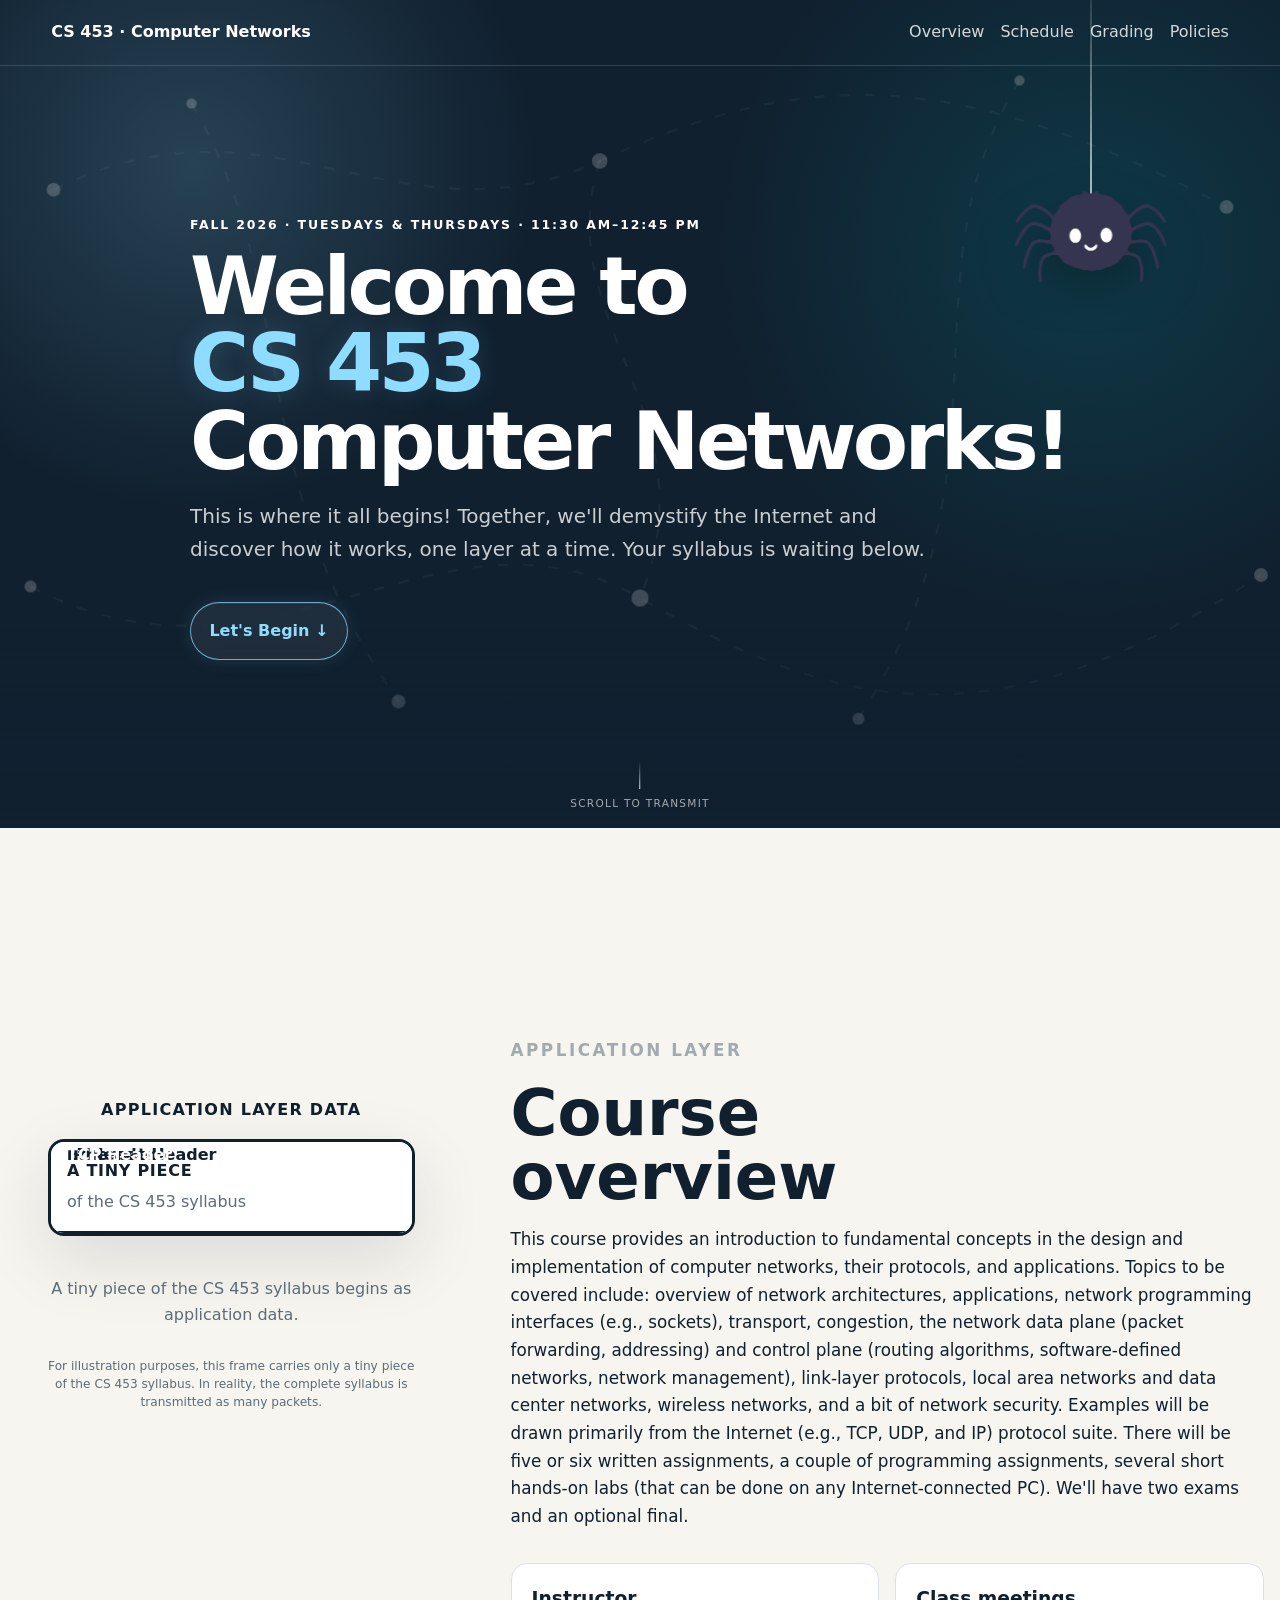
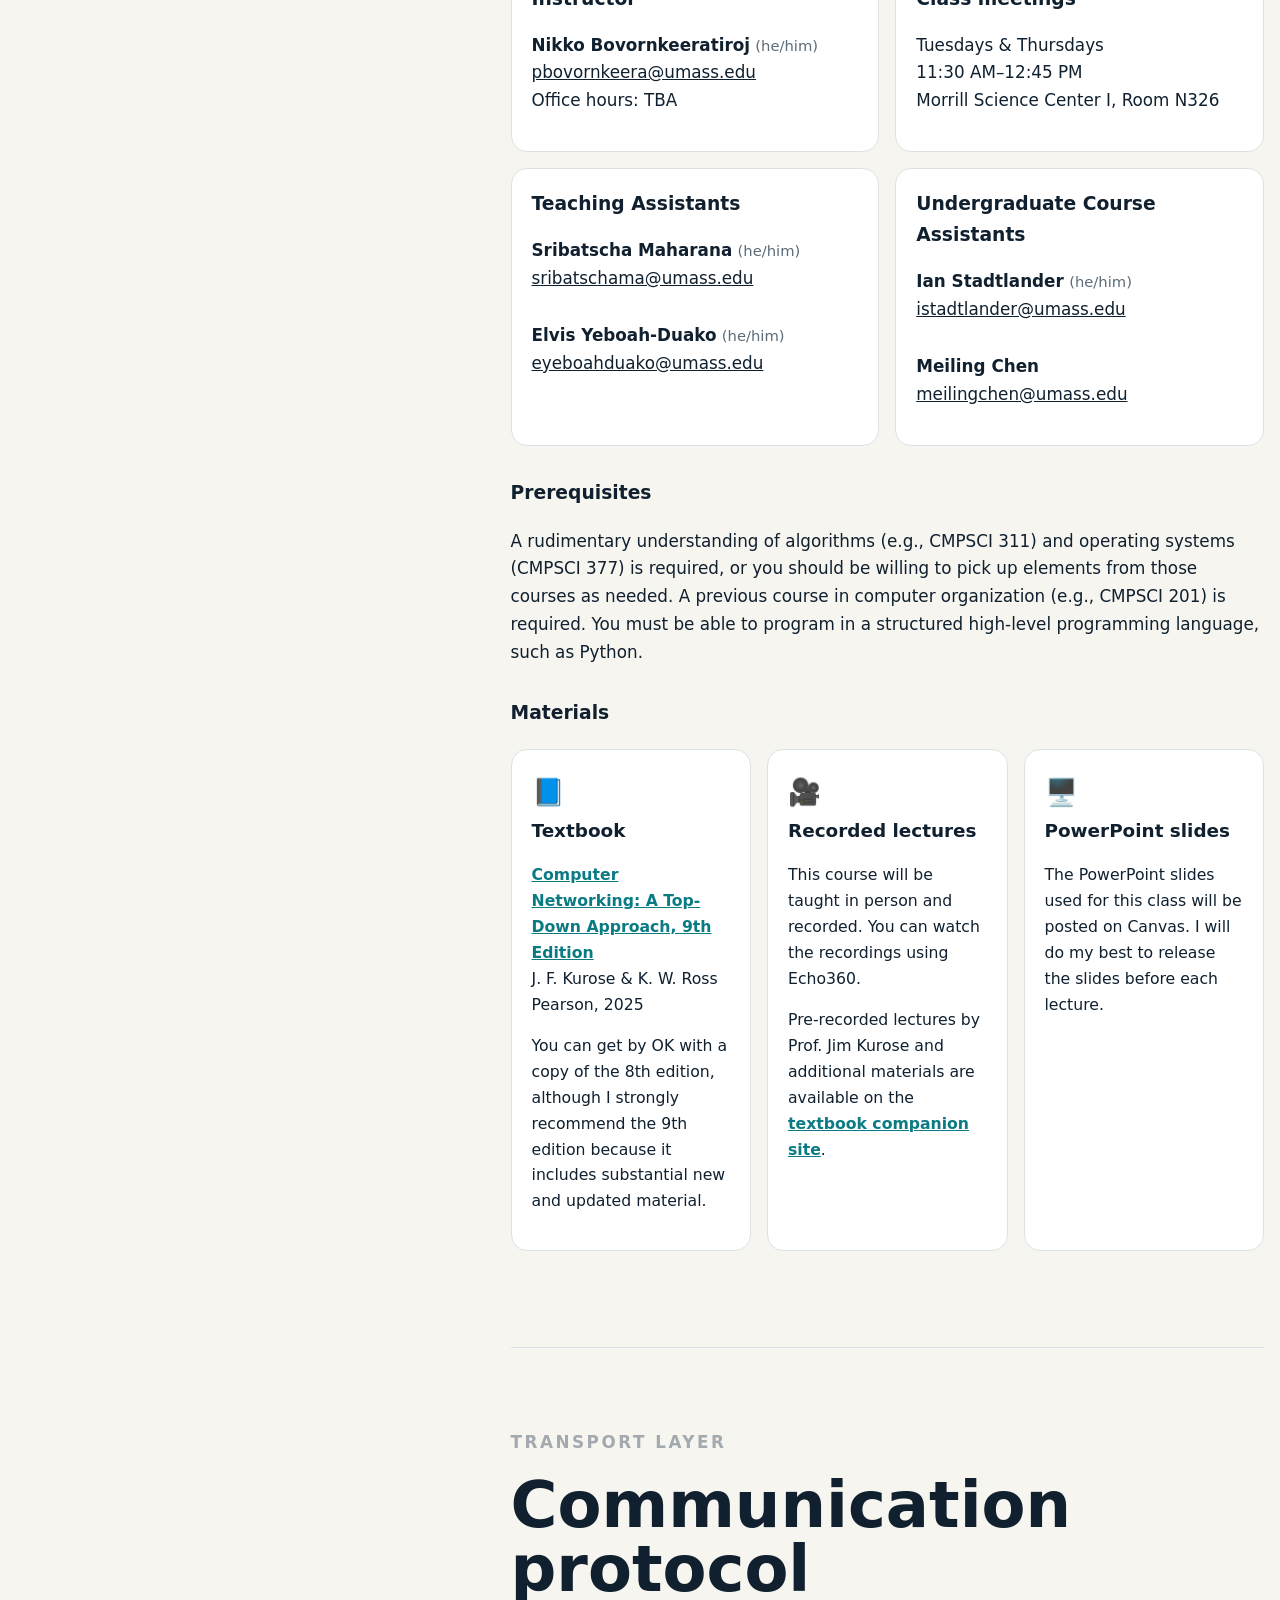
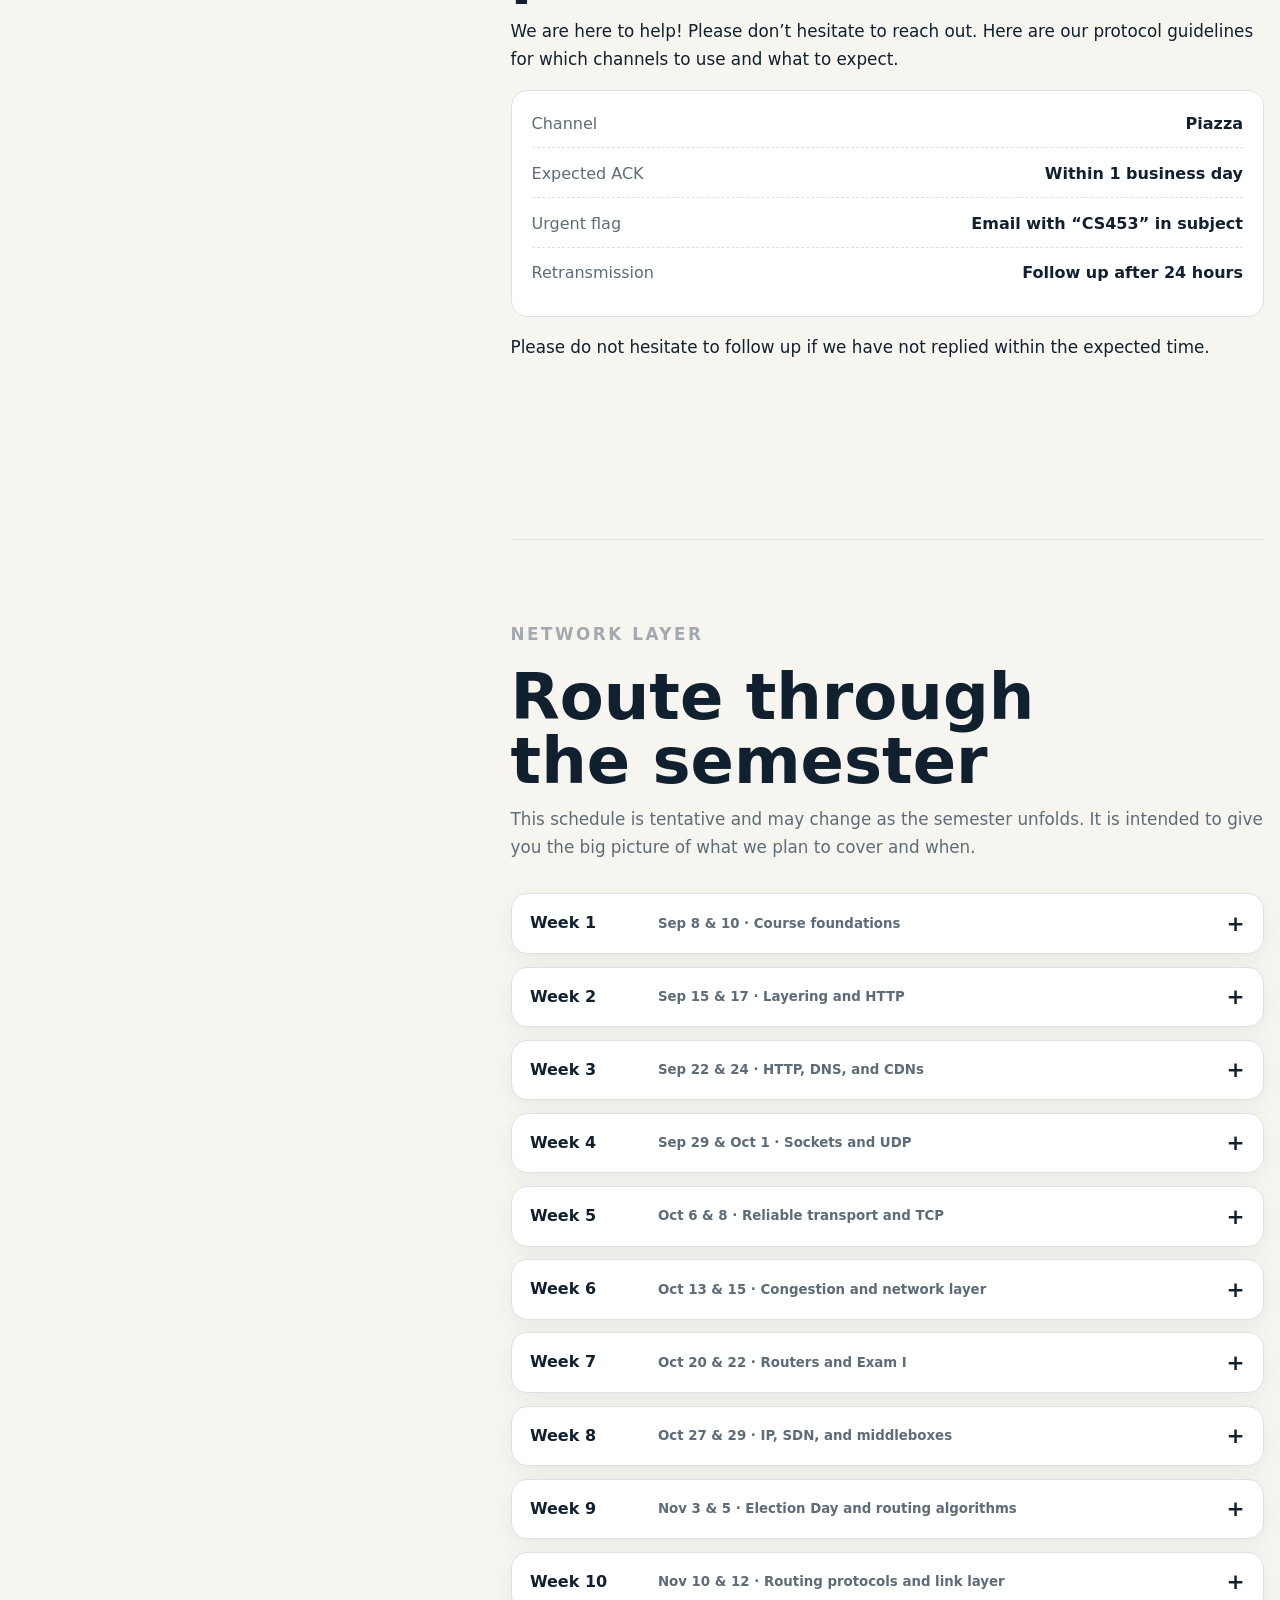
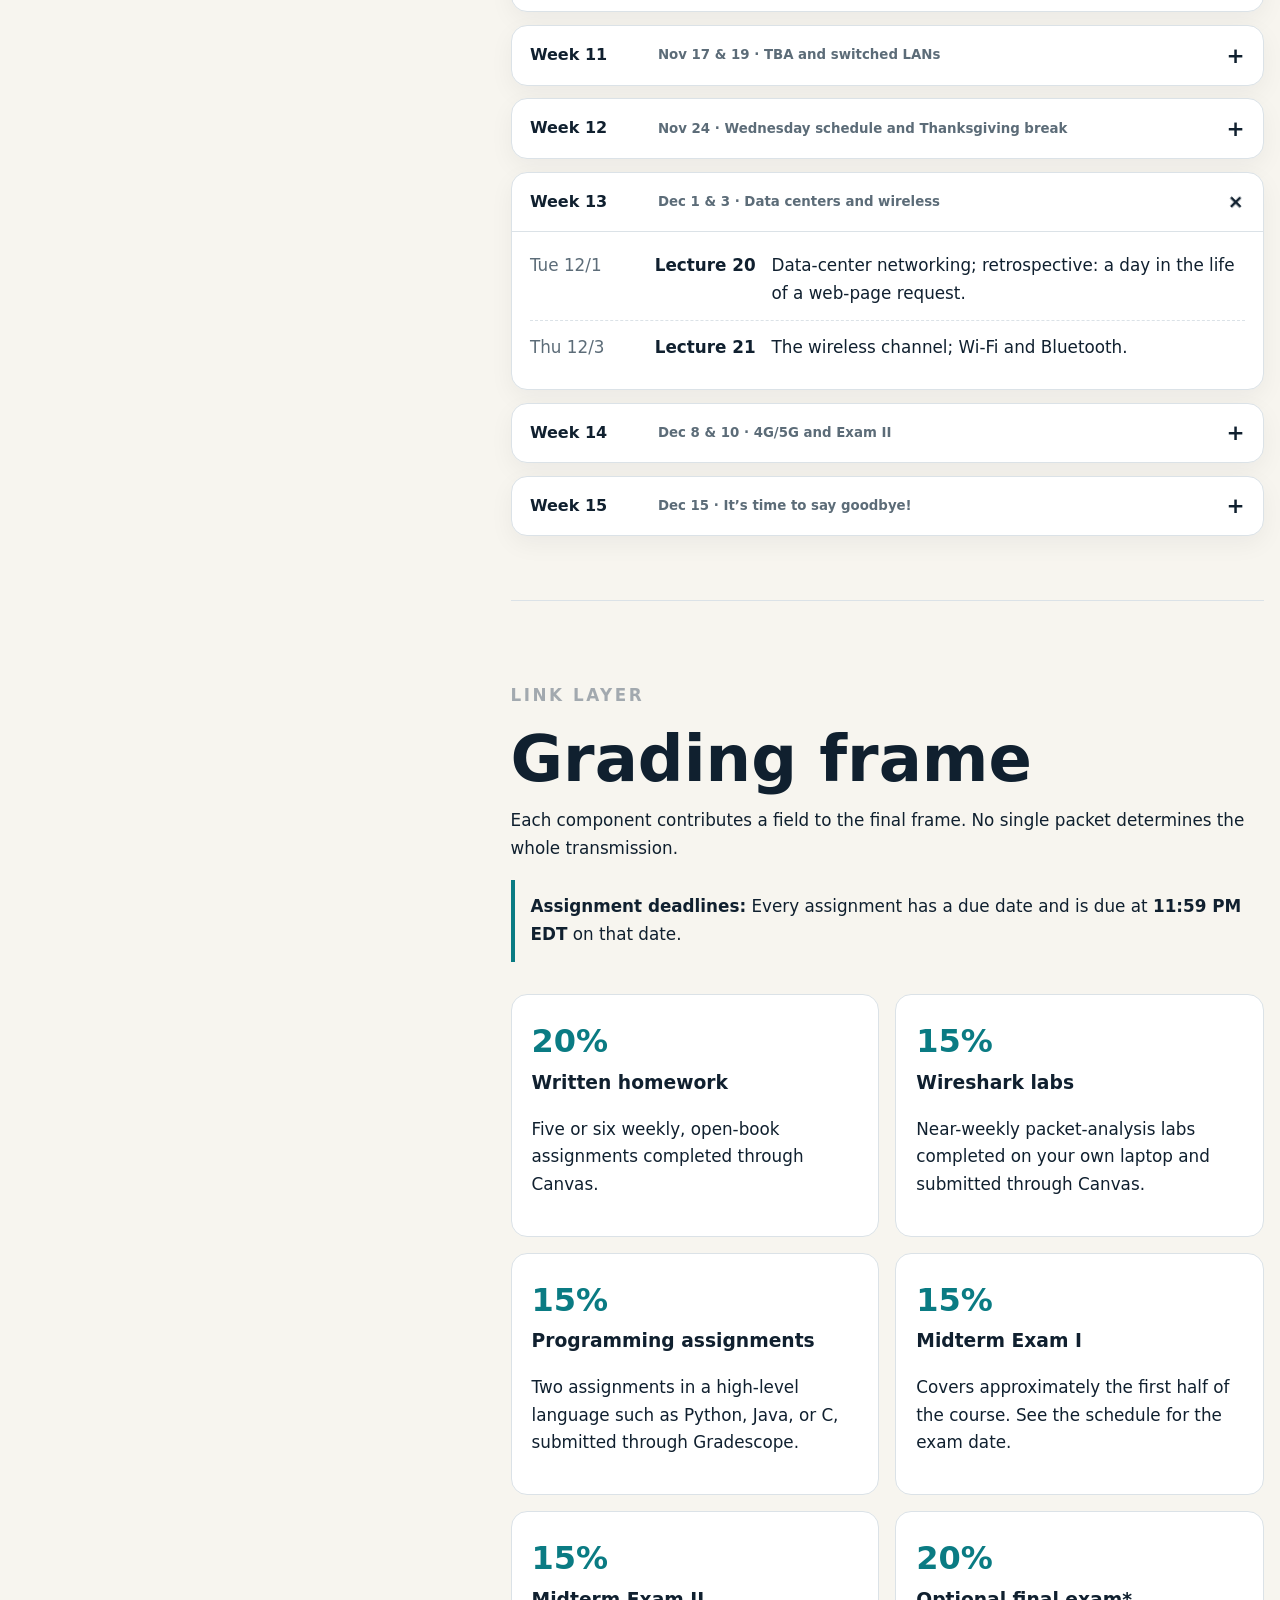
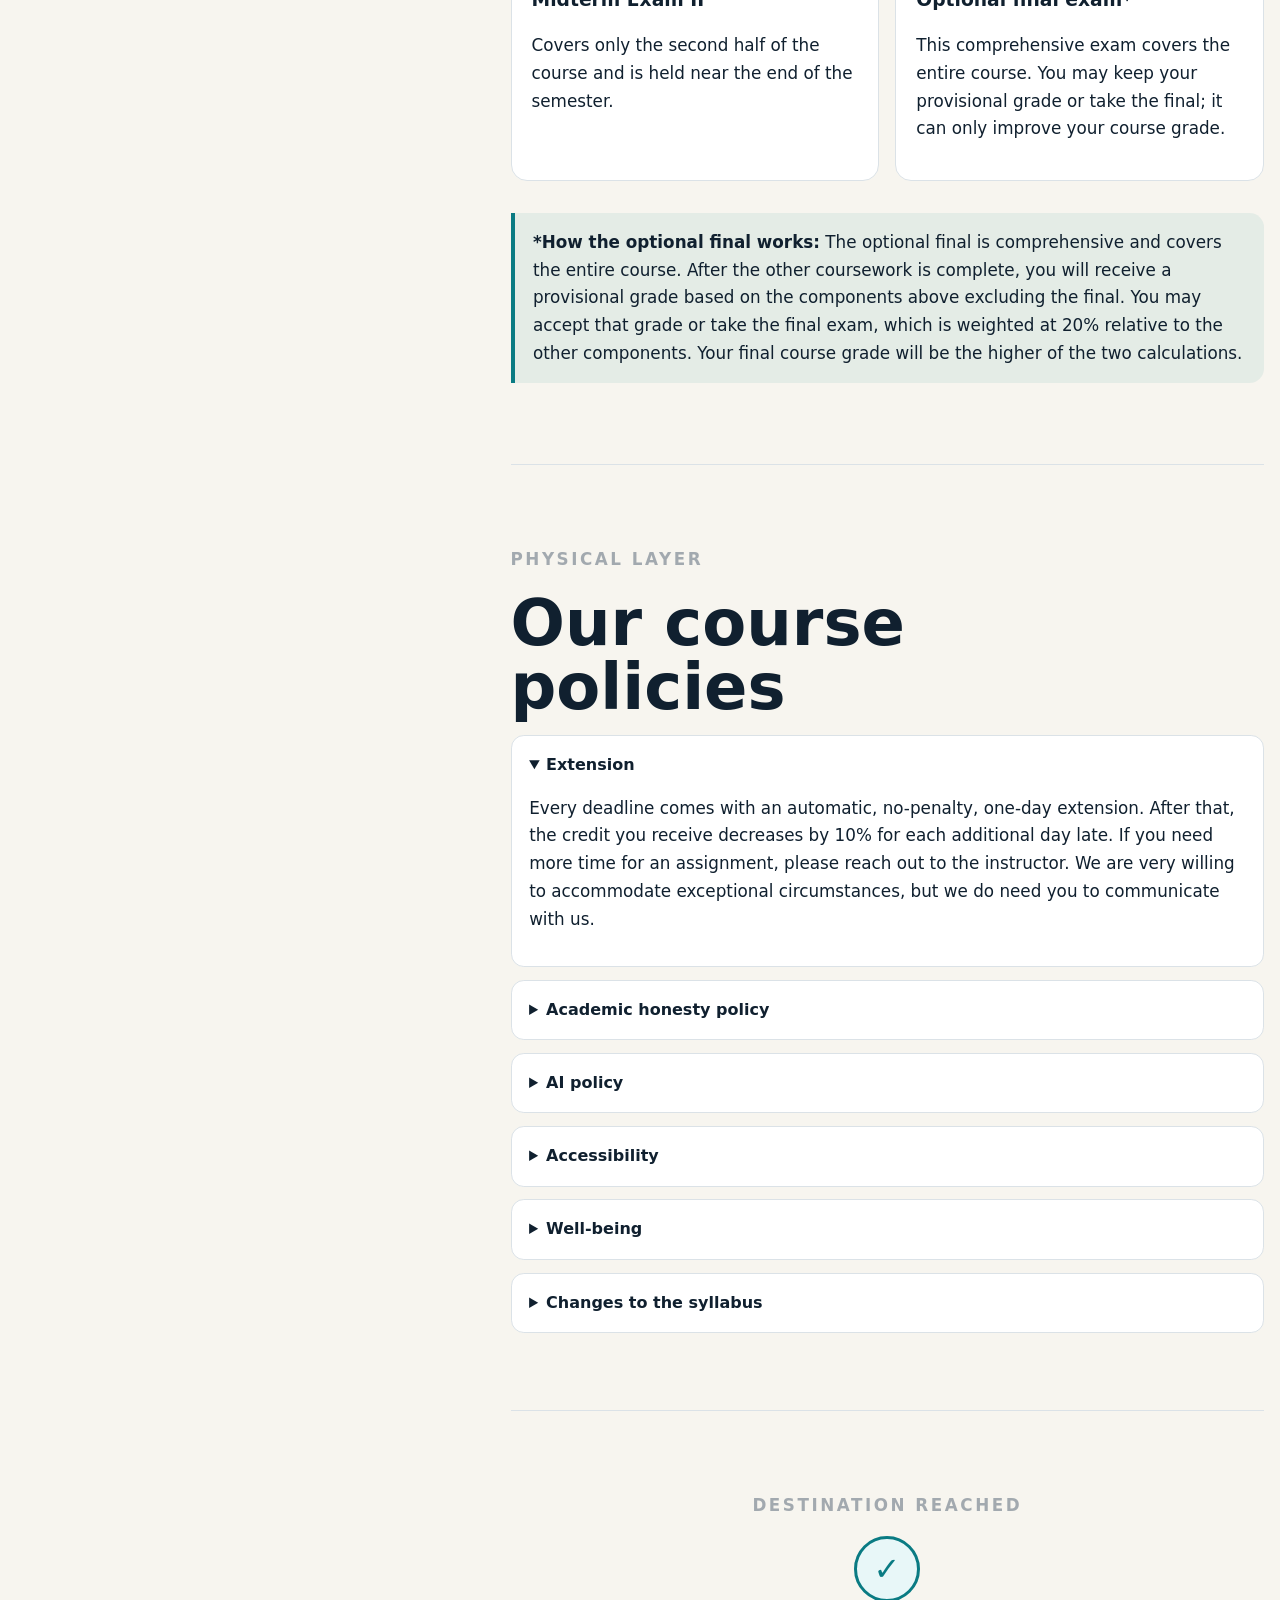
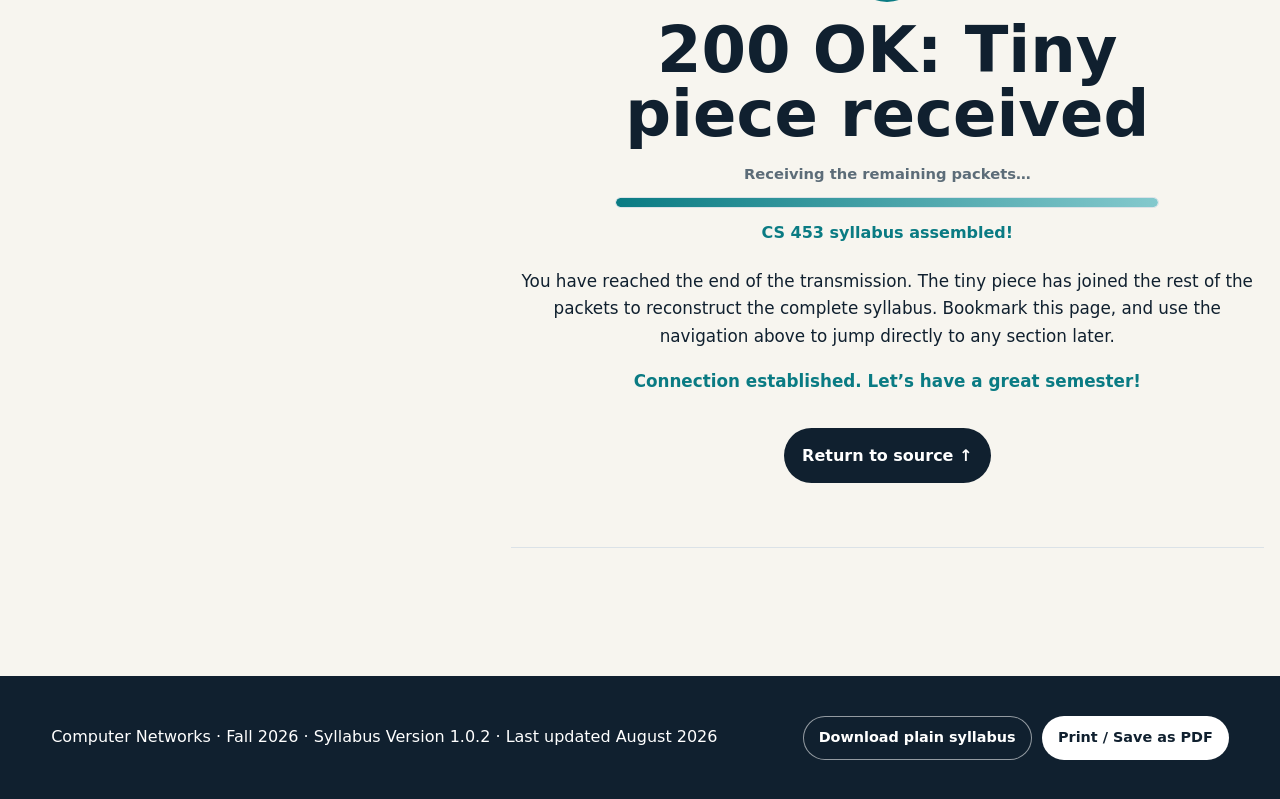
==== commit 4da87a00: "gray out the layer text" ====
--- a/index.html
+++ b/index.html
@@ -155,7 +155,7 @@
 <div><span>Urgent flag</span><strong>Email with “CS453” in subject</strong></div>
 <div><span>Retransmission</span><strong>Follow up after 24 hours</strong></div>
 </div>
-<p>Use Piazza for questions that may help the class. Use email for urgent matters. Please do not hesitate to follow up if I have not replied within the expected time of one business day. Please include enough context for us to reconstruct the packet.</p>
+<p>Please do not hesitate to follow up if we have not replied within the expected time.</p>
 </section>
 <section class="syllabus-section" data-layer="network" id="schedule">
 <p class="section-kicker">Network Layer</p>
--- a/styles.css
+++ b/styles.css
@@ -63,6 +63,10 @@
   letter-spacing: .15em;
   font-size: .78rem;
   font-weight: 800;
+}
+.section-kicker {
+  color: #8b949d;
+  opacity: .78;
 }
 .hero h1 {
   margin: .25rem 0 1rem;
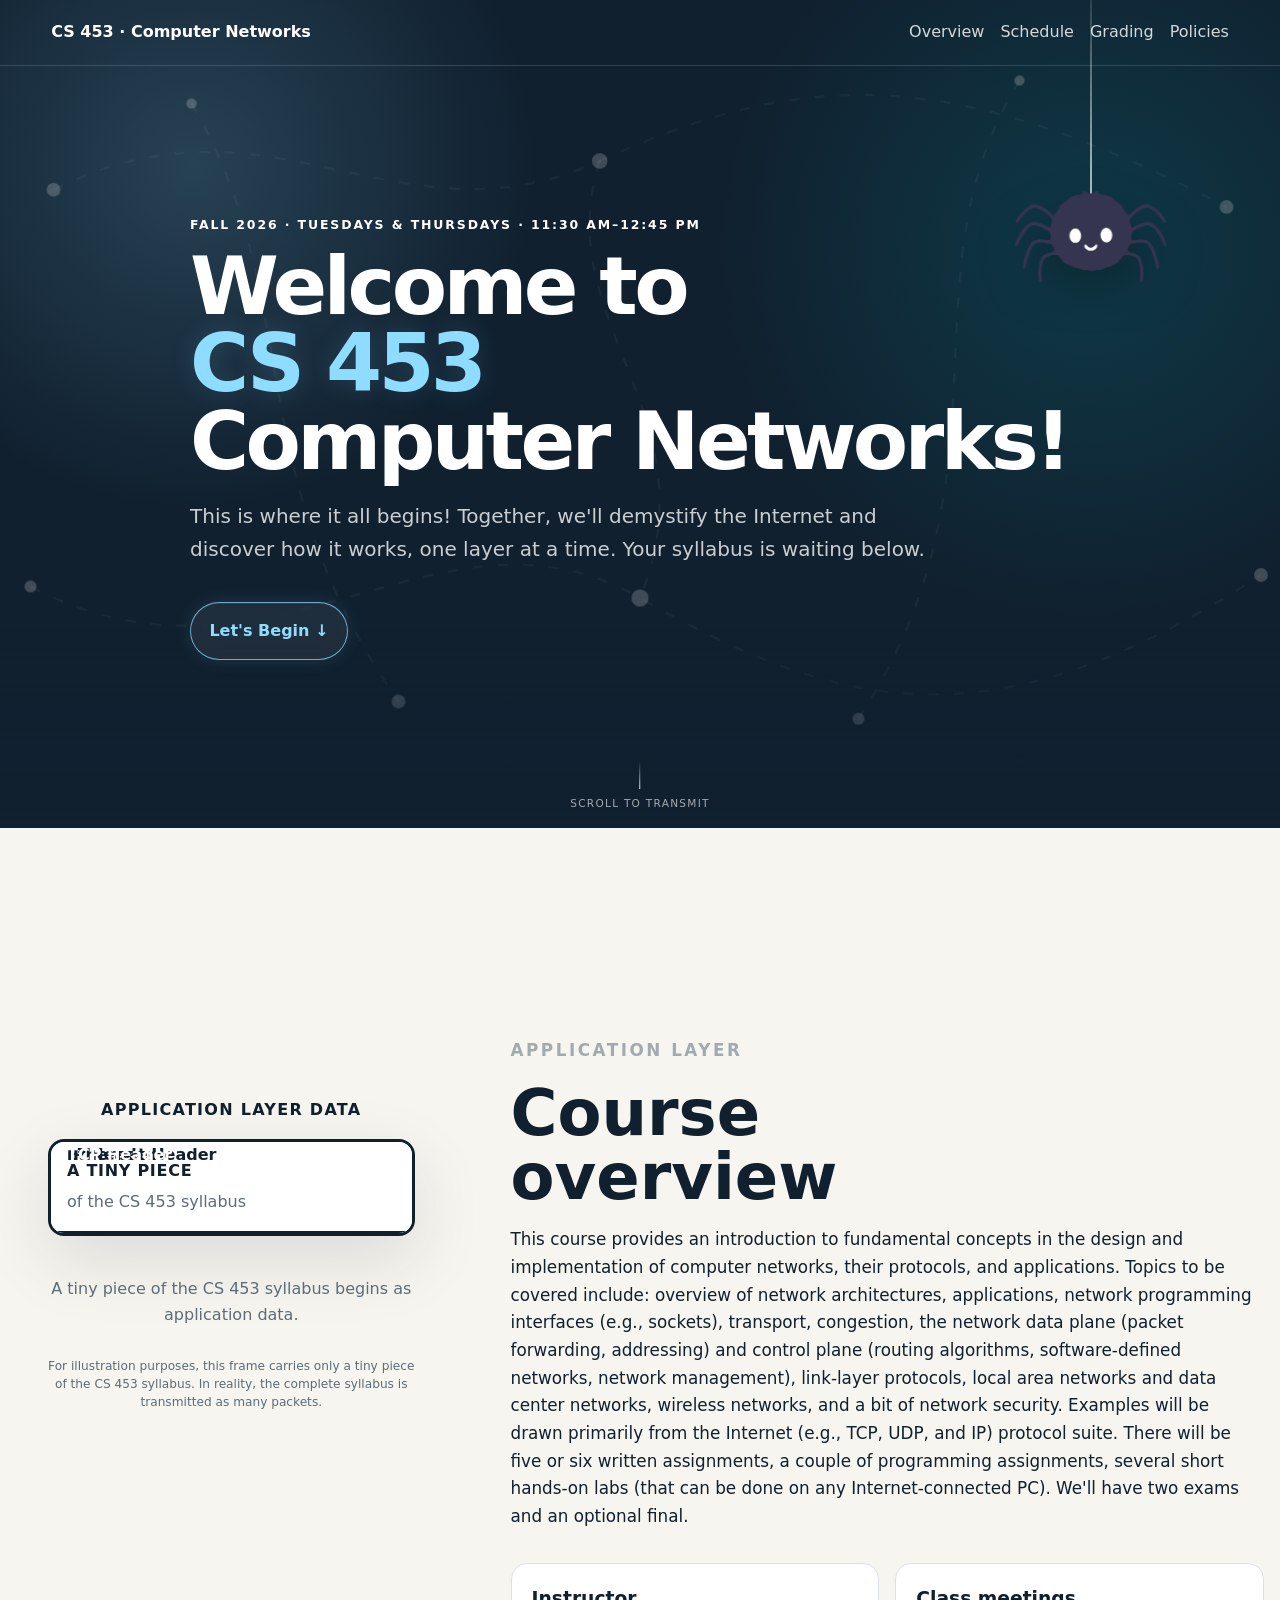
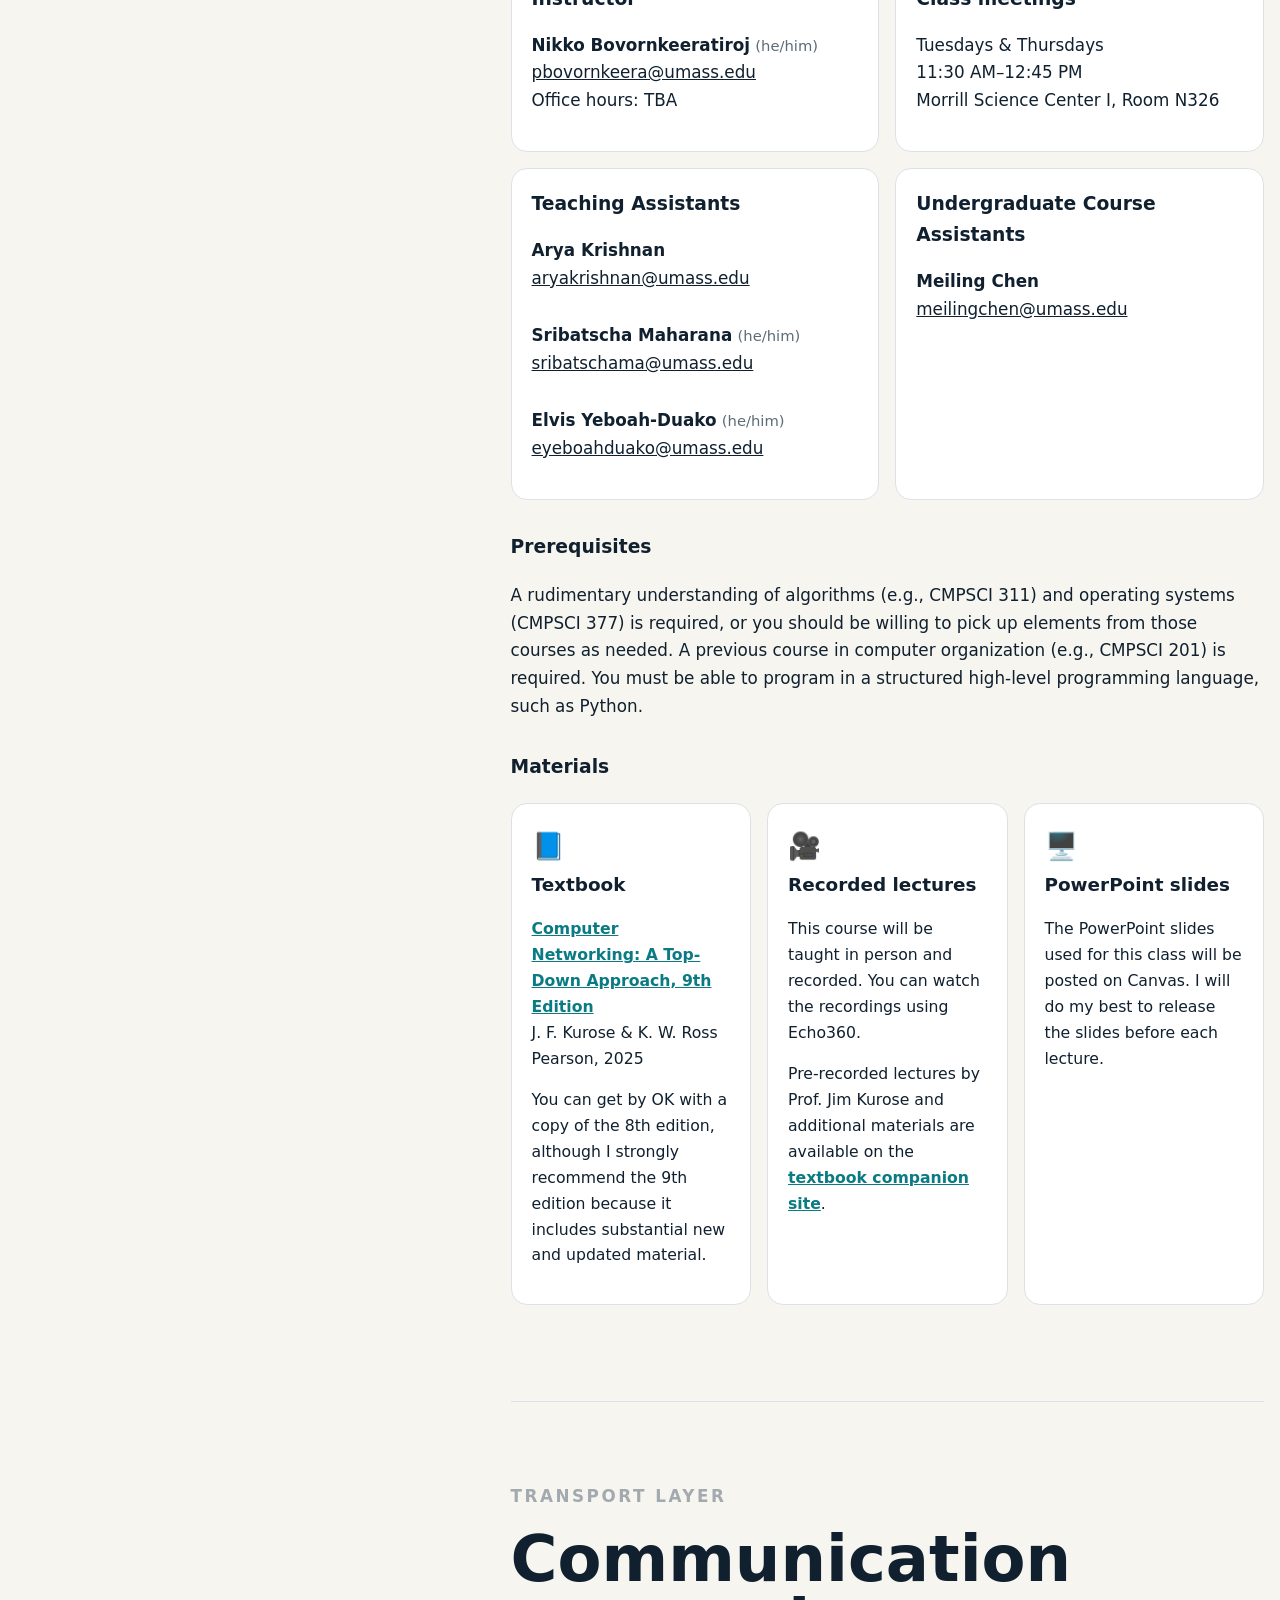
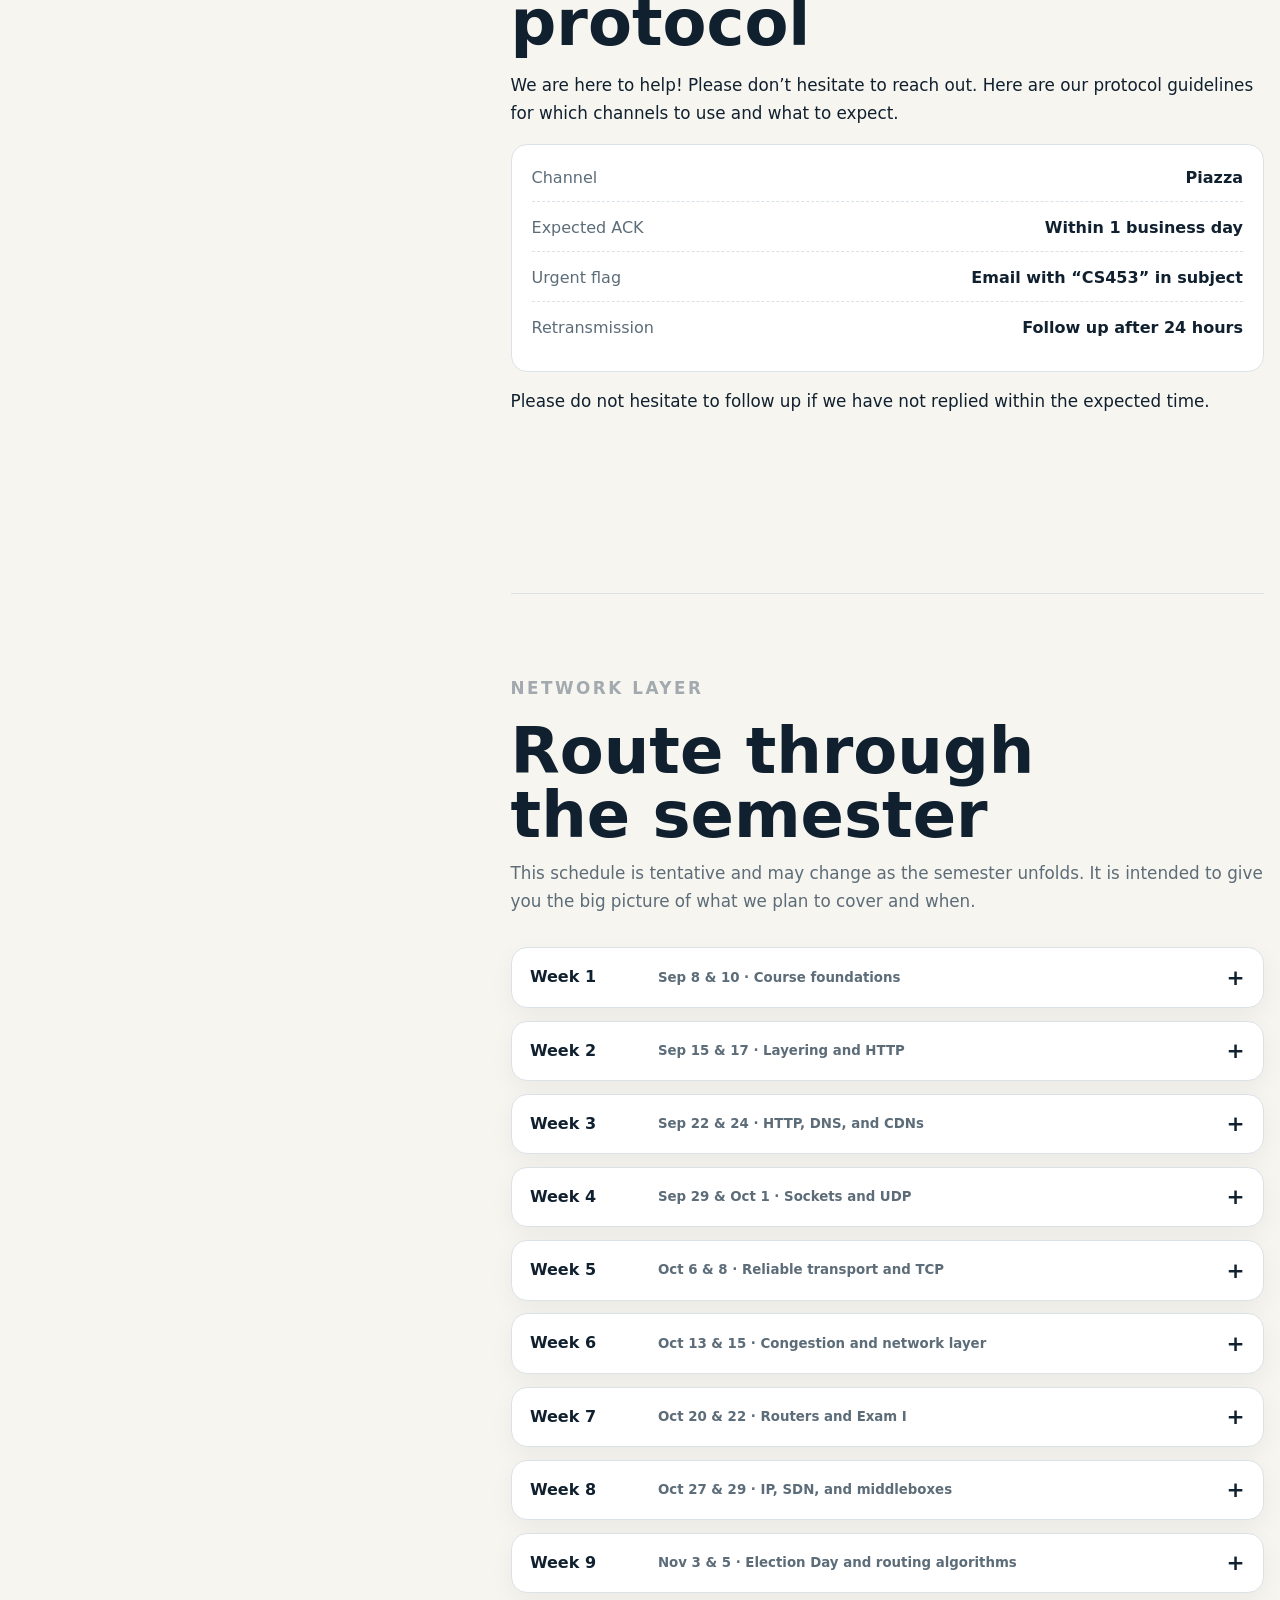
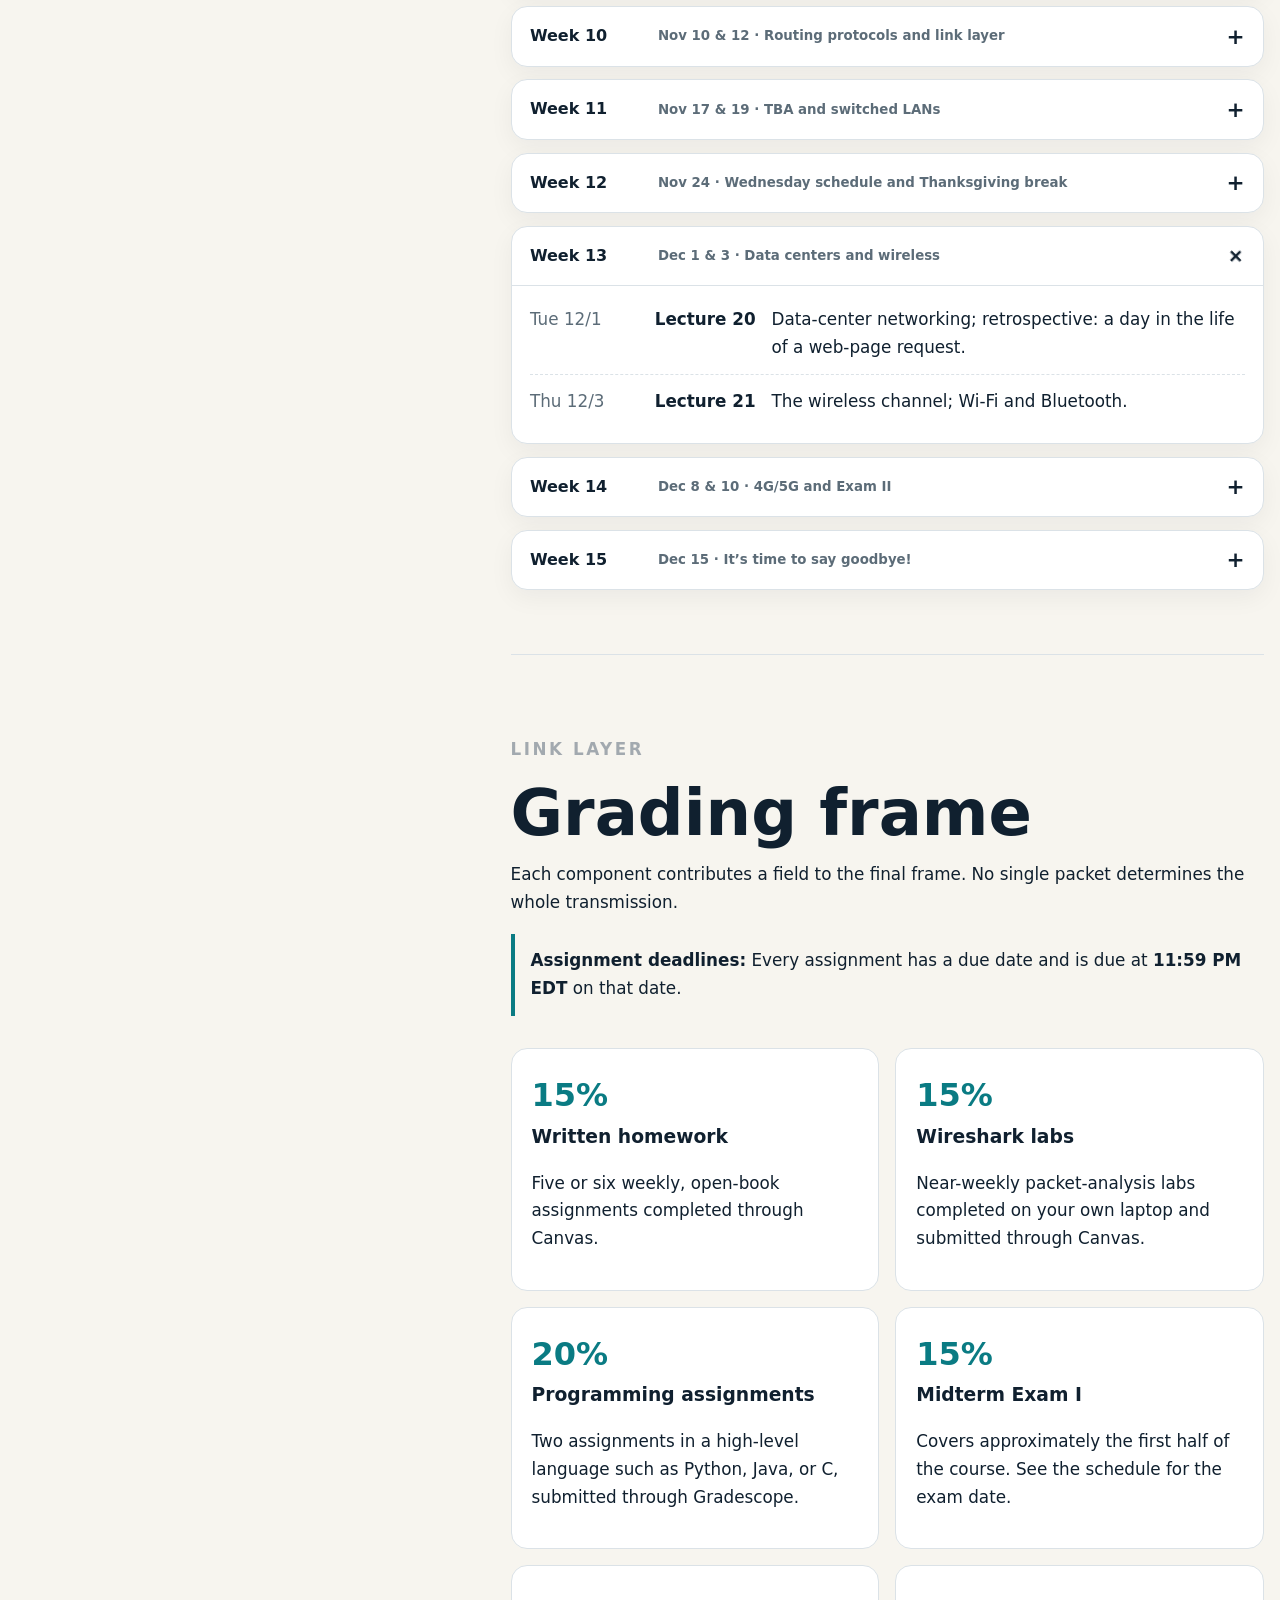
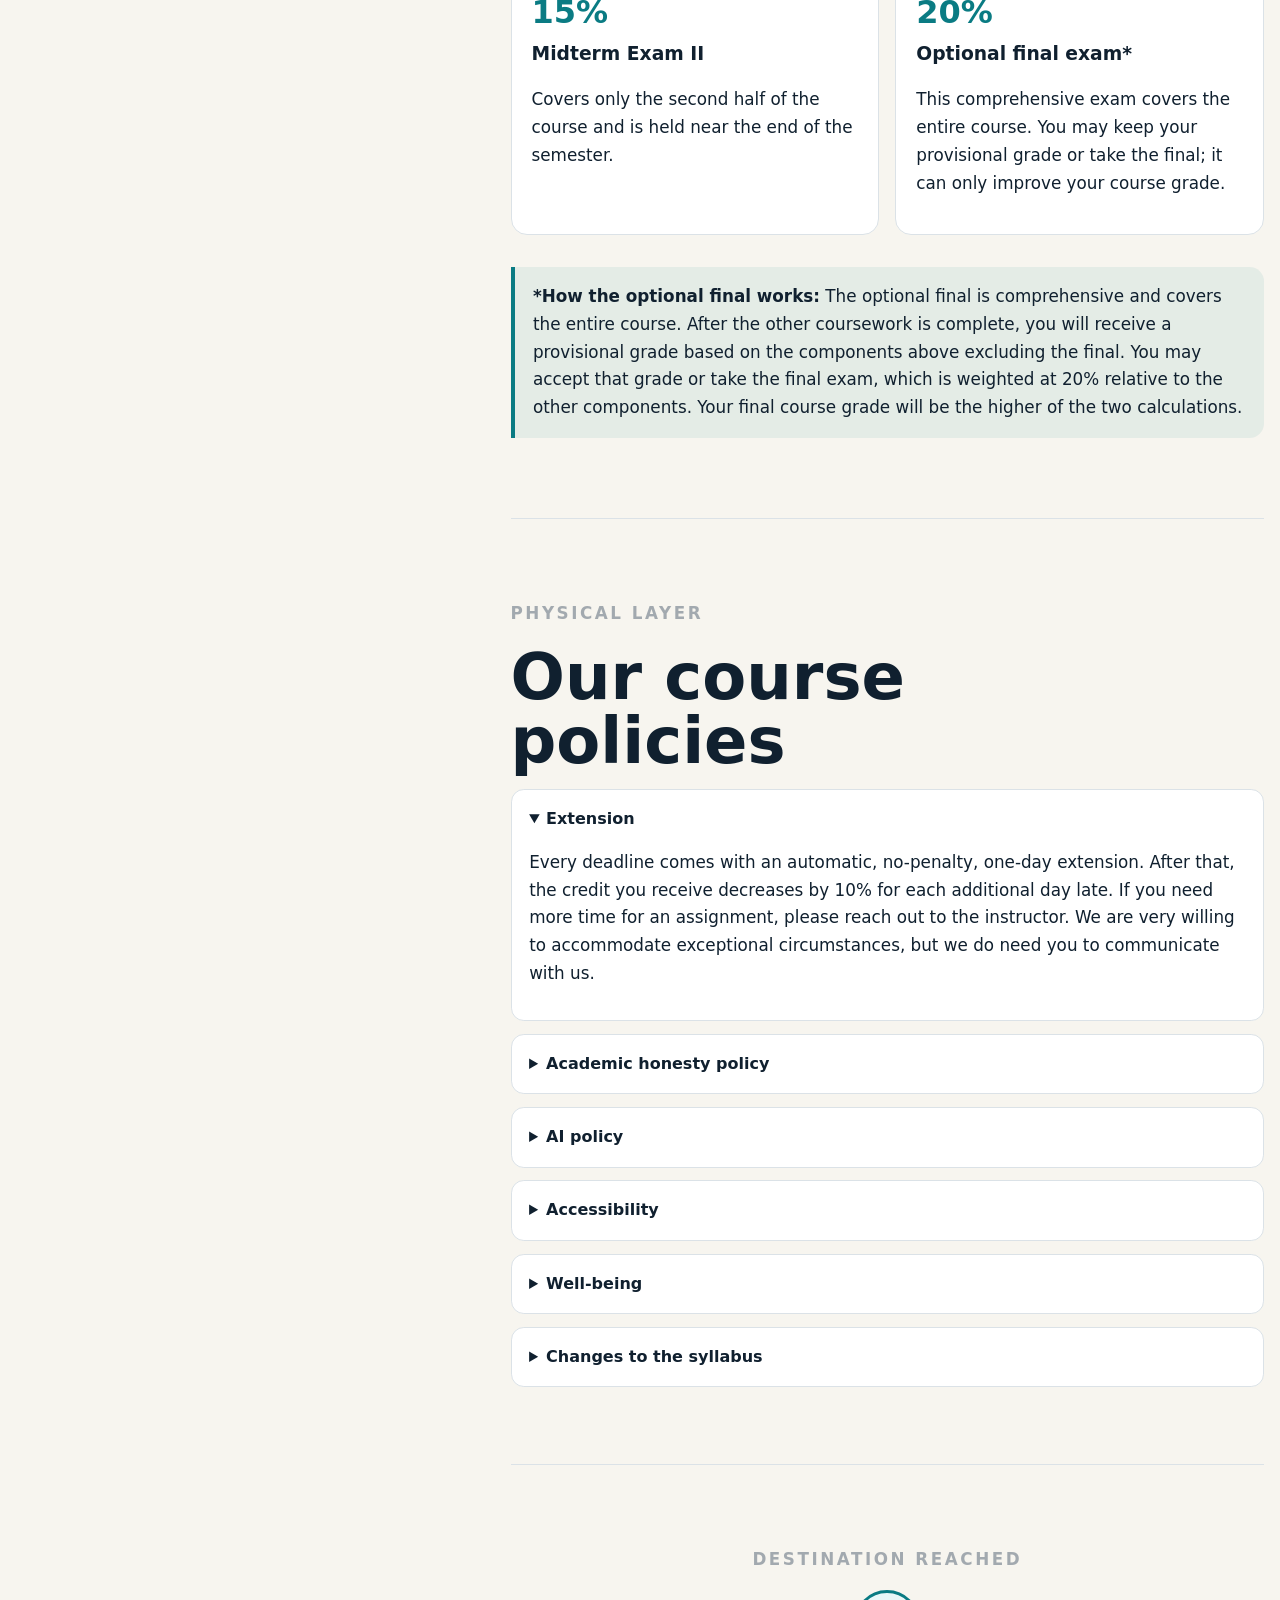
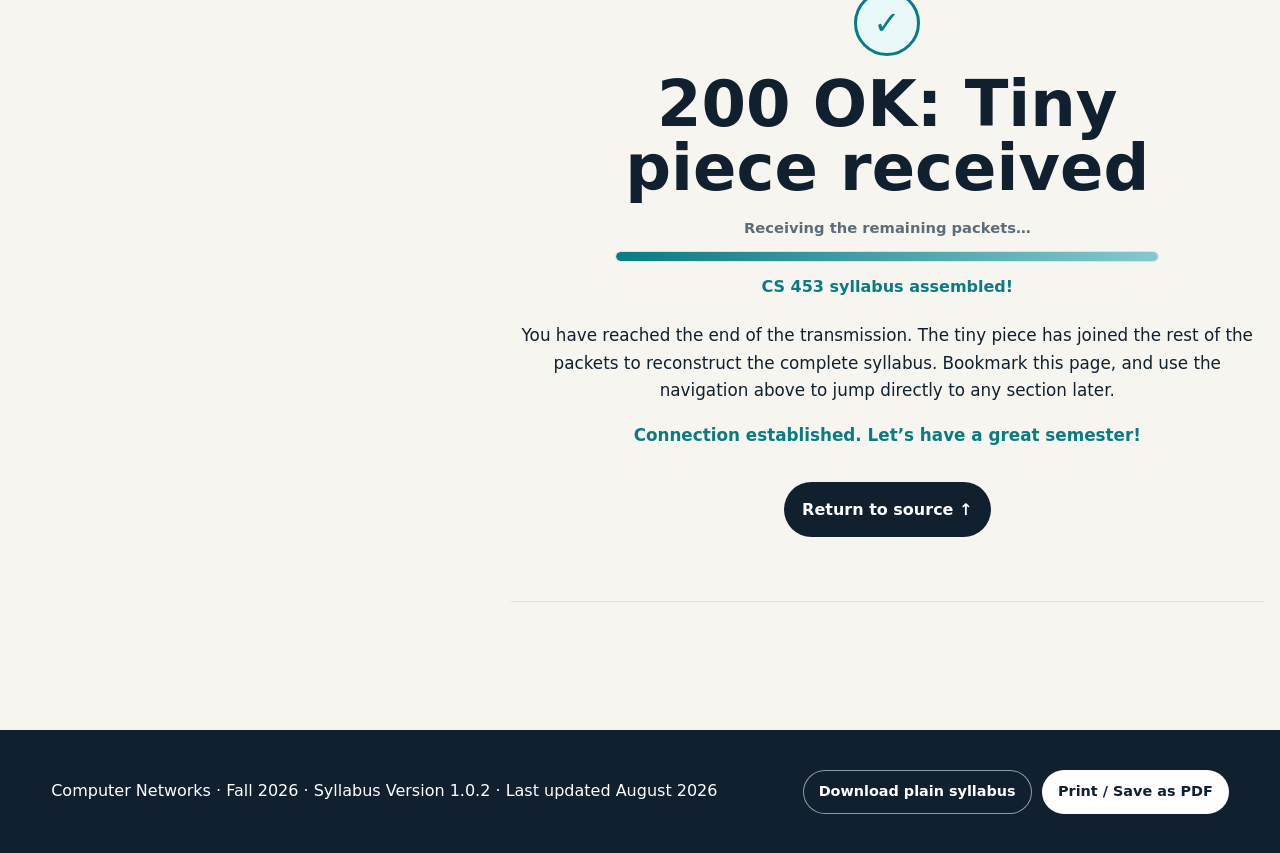
==== commit 360a6357: "Update syllabus grading weights and course staff" ====
--- a/index.html
+++ b/index.html
@@ -6,7 +6,10 @@
 <meta content="width=device-width, initial-scale=1" name="viewport"/>
 <meta content="Interactive syllabus for Computer Networks" name="description"/>
 <title>CS 453 Computer Networks · Interactive Syllabus</title>
-<link href="styles.css" rel="stylesheet"/>
+<link href="images/icons/favicon.ico" rel="icon" sizes="any"/>
+<link href="images/icons/favicon.png" rel="icon" type="image/png"/>
+<link href="images/icons/apple-touch-icon.png" rel="apple-touch-icon"/>
+<link href="css/styles.css" rel="stylesheet"/>
 </head>
 <body>
 <a class="skip-link" href="#syllabus">Skip to syllabus content</a>
@@ -41,7 +44,7 @@
 <button aria-label="Animate the decorative spider" class="hero-spider" type="button">
 <span aria-hidden="true" class="spider-rig">
 <span class="spider-thread"></span>
-<span class="spider-swing"><img alt="" src="spider-welcome.png"/></span>
+<span class="spider-swing"><img alt="" src="images/spider-welcome.png"/></span>
 </span>
 </button>
 <div class="hero-copy">
@@ -113,12 +116,12 @@
 </article>
 <article>
 <h3>Teaching Assistants</h3>
+<p><strong>Arya Krishnan</strong><br/><a href="mailto:aryakrishnan@umass.edu">aryakrishnan@umass.edu</a></p>
 <p><strong>Sribatscha Maharana</strong> <span class="pronouns">(he/him)</span><br/><a href="mailto:sribatschama@umass.edu">sribatschama@umass.edu</a></p>
 <p><strong>Elvis Yeboah-Duako</strong> <span class="pronouns">(he/him)</span><br/><a href="mailto:eyeboahduako@umass.edu">eyeboahduako@umass.edu</a></p>
 </article>
 <article>
 <h3>Undergraduate Course Assistants</h3>
-<p><strong>Ian Stadtlander</strong> <span class="pronouns">(he/him)</span><br/><a href="mailto:istadtlander@umass.edu">istadtlander@umass.edu</a></p>
 <p><strong>Meiling Chen</strong><br/><a href="mailto:meilingchen@umass.edu">meilingchen@umass.edu</a></p>
 </article>
 </div>
@@ -275,9 +278,9 @@
 <p>Each component contributes a field to the final frame. No single packet determines the whole transmission.</p>
 <p class="deadline-note"><strong>Assignment deadlines:</strong> Every assignment has a due date and is due at <strong>11:59 PM EDT</strong> on that date.</p>
 <div class="grade-grid">
-<article><span>20%</span><h3>Written homework</h3><p>Five or six weekly, open-book assignments completed through Canvas.</p></article>
+<article><span>15%</span><h3>Written homework</h3><p>Five or six weekly, open-book assignments completed through Canvas.</p></article>
 <article><span>15%</span><h3>Wireshark labs</h3><p>Near-weekly packet-analysis labs completed on your own laptop and submitted through Canvas.</p></article>
-<article><span>15%</span><h3>Programming assignments</h3><p>Two assignments in a high-level language such as Python, Java, or C, submitted through Gradescope.</p></article>
+<article><span>20%</span><h3>Programming assignments</h3><p>Two assignments in a high-level language such as Python, Java, or C, submitted through Gradescope.</p></article>
 <article><span>15%</span><h3>Midterm Exam I</h3><p>Covers approximately the first half of the course. See the schedule for the exam date.</p></article>
 <article><span>15%</span><h3>Midterm Exam II</h3><p>Covers only the second half of the course and is held near the end of the semester.</p></article>
 <article><span>20%</span><h3>Optional final exam*</h3><p>This comprehensive exam covers the entire course. You may keep your provisional grade or take the final; it can only improve your course grade.</p></article>
@@ -316,6 +319,6 @@
 <p>Computer Networks · Fall 2026 · Syllabus Version 1.0.2 · Last updated August 2026</p>
 
 <div class="footer-actions"><a class="footer-button" download="CS453-Fall-2026-Syllabus.html" href="cs453-syllabus-plain.html">Download plain syllabus</a><button id="printButton" type="button">Print / Save as PDF</button></div></footer>
-<script src="script.js"></script>
+<script src="js/script.js"></script>
 </body>
 </html>
--- a/css/styles.css
+++ b/css/styles.css
@@ -0,0 +1,1450 @@
+:root {
+  --ink: #10202f;
+  --muted: #5c6c78;
+  --paper: #f7f5ef;
+  --panel: #ffffff;
+  --accent: #ff6b35;
+  --accent-2: #0a7b83;
+  --hero-accent: #8EDCFF;
+  --line: #dbe2e7;
+  --shadow: 0 24px 70px rgba(16, 32, 47, 0.12);
+}
+
+* { box-sizing: border-box; }
+html { scroll-behavior: smooth; }
+body {
+  margin: 0;
+  color: var(--ink);
+  background: var(--paper);
+  font-family: Inter, ui-sans-serif, system-ui, -apple-system, BlinkMacSystemFont, "Segoe UI", sans-serif;
+  line-height: 1.65;
+}
+
+a { color: inherit; }
+.skip-link {
+  position: fixed;
+  left: 1rem;
+  top: -4rem;
+  z-index: 100;
+  background: #fff;
+  padding: .75rem 1rem;
+  border-radius: .5rem;
+}
+.skip-link:focus { top: 1rem; }
+
+.hero {
+  min-height: 78vh;
+  display: grid;
+  grid-template-rows: auto 1fr;
+  background:
+    radial-gradient(circle at 15% 20%, rgba(142,220,255,.18), transparent 27%),
+    radial-gradient(circle at 85% 30%, rgba(10,123,131,.28), transparent 30%),
+    #10202f;
+  color: white;
+}
+.topbar {
+  display: flex;
+  justify-content: space-between;
+  align-items: center;
+  padding: 1.2rem clamp(1rem, 4vw, 4rem);
+  border-bottom: 1px solid rgba(255,255,255,.15);
+}
+.brand { font-weight: 800; text-decoration: none; }
+.nav-links { display: flex; gap: 1rem; flex-wrap: wrap; }
+.nav-links a { text-decoration: none; opacity: .82; }
+.nav-links a:hover { opacity: 1; }
+.hero-copy {
+  width: min(900px, calc(100% - 2rem));
+  margin: auto;
+  padding: 5rem 0 7rem;
+}
+.eyebrow, .section-kicker {
+  text-transform: uppercase;
+  letter-spacing: .15em;
+  font-size: .78rem;
+  font-weight: 800;
+}
+.section-kicker {
+  color: #8b949d;
+  opacity: .78;
+}
+.hero h1 {
+  margin: .25rem 0 1rem;
+  font-size: clamp(2.8rem, 7.2vw, 6.4rem);
+  line-height: .92;
+  max-width: 12ch;
+}
+.hero h1 span { display: block; }
+.hero h1 span:nth-child(2) { color: var(--accent); }
+.lede { max-width: 58ch; font-size: 1.25rem; color: rgba(255,255,255,.78); }
+.button {
+  display: inline-block;
+  margin-top: 1rem;
+  padding: .9rem 1.15rem;
+  border-radius: 999px;
+  background: var(--accent);
+  color: white;
+  text-decoration: none;
+  font-weight: 800;
+  border: 0;
+  cursor: pointer;
+}
+.button.secondary { background: var(--ink); }
+
+main {
+  display: grid;
+  grid-template-columns: minmax(320px, .8fr) minmax(0, 1.4fr);
+  gap: clamp(2rem, 5vw, 6rem);
+  width: min(1400px, calc(100% - 2rem));
+  margin: 0 auto;
+}
+.protocol-stage { position: relative; }
+.packet-panel {
+  position: sticky;
+  top: 1.5rem;
+  min-height: calc(100vh - 3rem);
+  display: flex;
+  flex-direction: column;
+  justify-content: center;
+  align-items: center;
+  padding: 2rem;
+}
+.layer-label {
+  margin-bottom: 1rem;
+  font-weight: 900;
+  letter-spacing: .08em;
+  text-transform: uppercase;
+}
+.packet {
+  width: min(100%, 520px);
+  background: white;
+  border: 3px solid var(--ink);
+  border-radius: 1rem;
+  overflow: hidden;
+  box-shadow: var(--shadow);
+  transition: transform .5s ease;
+}
+.header, .trailer, .payload {
+  padding: 1rem;
+  border-bottom: 2px solid var(--ink);
+  font-weight: 800;
+  transition: all .45s ease;
+}
+.ethernet { background: #f9c74f; }
+.ip { background: #90be6d; }
+.tcp { background: #4d9de0; color: white; }
+.payload { background: white; display: grid; gap: .25rem; }
+.payload span { color: var(--muted); font-weight: 500; }
+.trailer { background: #f9844a; border-bottom: 0; }
+.packet .header, .packet .trailer { max-height: 0; opacity: 0; padding-block: 0; border-width: 0; }
+.packet.transport .tcp,
+.packet.network .tcp, .packet.network .ip,
+.packet.link .tcp, .packet.link .ip, .packet.link .ethernet, .packet.link .trailer,
+.packet.physical .tcp, .packet.physical .ip, .packet.physical .ethernet, .packet.physical .trailer {
+  max-height: 100px;
+  opacity: 1;
+  padding: 1rem;
+  border-width: 2px;
+}
+.packet.physical { transform: scale(.93); }
+.bits {
+  margin-top: 1.5rem;
+  font-family: "SFMono-Regular", Consolas, monospace;
+  color: var(--accent-2);
+  opacity: 0;
+  transform: translateY(8px);
+  transition: .4s ease;
+  text-align: center;
+}
+.bits.visible { opacity: 1; transform: translateY(0); }
+.packet-note { color: var(--muted); text-align: center; }
+
+.content-column { padding: 8rem 0; }
+.syllabus-section, .arrival {
+  min-height: 88vh;
+  padding: 4rem 0;
+  border-bottom: 1px solid var(--line);
+  scroll-margin-top: 2rem;
+}
+.syllabus-section h2, .arrival h2 {
+  margin: .2rem 0 1rem;
+  font-size: clamp(2.2rem, 5vw, 4.8rem);
+  line-height: 1;
+  max-width: 12ch;
+}
+.syllabus-section h3 { margin-top: 2rem; }
+.syllabus-section p, .syllabus-section li, .arrival p { font-size: 1.05rem; }
+.info-grid, .grade-grid {
+  display: grid;
+  grid-template-columns: repeat(2, minmax(0,1fr));
+  gap: 1rem;
+  margin: 2rem 0;
+}
+.info-grid article, .grade-grid article, .protocol-card {
+  background: var(--panel);
+  border: 1px solid var(--line);
+  border-radius: 1rem;
+  padding: 1.25rem;
+}
+.info-grid h3, .grade-grid h3 { margin: 0 0 .3rem; }
+.protocol-card { display: grid; gap: .8rem; }
+.protocol-card div { display: flex; justify-content: space-between; gap: 2rem; border-bottom: 1px dashed var(--line); padding-bottom: .6rem; }
+.protocol-card div:last-child { border-bottom: 0; }
+.protocol-card span { color: var(--muted); }
+.route-map { margin: 2rem 0; }
+.route-stop {
+  padding: 1rem 1.1rem;
+  margin-bottom: .8rem;
+  border-left: 4px solid var(--accent-2);
+  border-radius: 0 .8rem .8rem 0;
+  background: rgba(255,255,255,.72);
+}
+.route-stop small { display: block; color: var(--muted); }
+.table-wrap { overflow-x: auto; }
+table { width: 100%; border-collapse: collapse; background: white; }
+th, td { text-align: left; padding: .9rem; border-bottom: 1px solid var(--line); }
+th { background: #edf2f4; }
+.grade-grid article span { font-size: 2rem; font-weight: 900; color: var(--accent-2); }
+.policy-list details { background: white; border: 1px solid var(--line); border-radius: .8rem; padding: 1rem 1.1rem; margin-bottom: .8rem; }
+.policy-list summary { cursor: pointer; font-weight: 900; }
+.arrival { min-height: 65vh; }
+
+footer {
+  display: flex;
+  justify-content: space-between;
+  align-items: center;
+  gap: 1rem;
+  padding: 2rem clamp(1rem, 4vw, 4rem);
+  background: var(--ink);
+  color: white;
+}
+footer button { padding: .75rem 1rem; border-radius: 999px; border: 0; font-weight: 800; cursor: pointer; }
+
+@media (max-width: 900px) {
+  main { display: block; }
+  .protocol-stage { height: 48vh; }
+  .packet-panel { min-height: 48vh; top: 0; background: rgba(247,245,239,.96); z-index: 5; padding: 1rem; }
+  .packet { width: min(92vw, 520px); }
+  .content-column { padding-top: 1rem; }
+  .info-grid, .grade-grid { grid-template-columns: 1fr; }
+}
+
+@media (max-width: 640px) {
+  .nav-links { display: none; }
+  .hero { min-height: 68vh; }
+  .hero-copy { padding: 4rem 0; }
+  .protocol-card div { display: grid; gap: .1rem; }
+  footer { display: grid; }
+}
+
+@media (prefers-reduced-motion: reduce) {
+  html { scroll-behavior: auto; }
+  *, *::before, *::after { transition: none !important; animation: none !important; }
+}
+
+@media print {
+  .hero, .protocol-stage, footer button, .nav-links { display: none !important; }
+  body { background: white; font-size: 11pt; }
+  main { display: block; width: 100%; }
+  .content-column { padding: 0; }
+  .syllabus-section, .arrival { min-height: auto; break-inside: avoid; padding: 1.2rem 0; }
+  .syllabus-section h2, .arrival h2 { font-size: 24pt; }
+  details { break-inside: avoid; }
+  footer { display: block; background: white; color: black; padding: 1rem 0; }
+}
+
+/* End-to-end physical transmission */
+.transmission {
+  width: min(100%, 560px);
+  display: grid;
+  grid-template-columns: 72px minmax(120px, 1fr) 72px;
+  align-items: end;
+  gap: .65rem;
+  margin-top: 1.5rem;
+  opacity: 0;
+  max-height: 0;
+  overflow: hidden;
+  transform: translateY(10px);
+  transition: opacity .4s ease, transform .4s ease, max-height .4s ease;
+}
+.packet-panel.transmitting .transmission,
+.packet-panel.arrived .transmission {
+  opacity: 1;
+  max-height: 190px;
+  overflow: visible;
+  transform: translateY(0);
+}
+.endpoint { text-align: center; color: var(--muted); font-weight: 800; }
+.computer-screen {
+  width: 62px;
+  height: 48px;
+  margin: 0 auto;
+  border: 4px solid var(--ink);
+  border-radius: .5rem;
+  background: #e8f7f8;
+  display: grid;
+  place-items: center;
+  box-shadow: inset 0 0 0 3px white;
+}
+.computer-screen span { font-size: .8rem; font-weight: 900; color: var(--accent-2); }
+.computer-base {
+  width: 42px;
+  height: 8px;
+  margin: 3px auto 5px;
+  border-radius: 0 0 8px 8px;
+  background: var(--ink);
+}
+.medium { position: relative; height: 82px; min-width: 0; }
+.wire {
+  position: absolute;
+  left: 0;
+  right: 0;
+  bottom: 25px;
+  height: 7px;
+  border-radius: 999px;
+  background: repeating-linear-gradient(90deg, var(--accent-2) 0 18px, #84c9cd 18px 30px);
+  box-shadow: 0 0 0 3px white, 0 0 0 4px var(--line);
+}
+.signal-bits {
+  position: absolute;
+  top: 0;
+  left: 50%;
+  width: max-content;
+  max-width: 100%;
+  transform: translateX(-50%);
+  overflow: hidden;
+  white-space: nowrap;
+  font: 700 .67rem/1 "SFMono-Regular", Consolas, monospace;
+  color: var(--accent-2);
+  opacity: .75;
+}
+.mini-packet {
+  position: absolute;
+  left: -2px;
+  bottom: 14px;
+  z-index: 2;
+  width: 43px;
+  height: 29px;
+  display: grid;
+  grid-template-columns: 8px 8px 8px 1fr;
+  border: 2px solid var(--ink);
+  border-radius: .35rem;
+  overflow: hidden;
+  background: white;
+  box-shadow: 0 5px 12px rgba(16,32,47,.25);
+}
+.mini-packet i:nth-child(1) { background: #f9c74f; }
+.mini-packet i:nth-child(2) { background: #90be6d; }
+.mini-packet i:nth-child(3) { background: #4d9de0; }
+.mini-packet i:nth-child(4) { background: white; }
+.packet-panel.transmitting .mini-packet,
+.packet-panel.arrived .mini-packet {
+  transition: opacity .25s ease;
+}
+.packet-panel.arrived .mini-packet {
+  opacity: .35;
+}
+.packet-panel.transmitting #packet {
+  transform: scale(.28) translateY(26px);
+  opacity: 0;
+  pointer-events: none;
+  max-height: 0;
+}
+.packet-panel.arrived #packet {
+  transform: scale(1);
+  opacity: 1;
+  max-height: 520px;
+  transition: none;
+  animation: received-packet .6s .18s cubic-bezier(.2,.8,.2,1) both;
+}
+/* At the receiver, reveal the complete frame as one object. Without this,
+   each header's max-height transition runs after the outer scale animation,
+   which looks like a second expansion. */
+.packet-panel.arrived #packet .header,
+.packet-panel.arrived #packet .trailer,
+.packet-panel.arrived #packet .payload {
+  transition: none;
+}
+.packet-panel.arrived .destination-endpoint .computer-screen {
+  animation: destination-glow 1.3s ease-in-out infinite alternate;
+}
+@keyframes received-packet {
+  from { transform: scale(.5) translateX(35%); opacity: 0; }
+  to { transform: scale(1) translateX(0); opacity: 1; }
+}
+@keyframes destination-glow {
+  to { background: #c9f3e8; box-shadow: inset 0 0 0 3px white, 0 0 22px rgba(10,123,131,.38); }
+}
+@media (max-width: 520px) {
+  .hero h1 { font-size: clamp(2.65rem, 15vw, 4.4rem); max-width: 11ch; }
+  .transmission { grid-template-columns: 54px minmax(90px, 1fr) 54px; gap: .35rem; }
+  .computer-screen { width: 48px; height: 39px; }
+  .computer-base { width: 33px; }
+  .signal-bits { font-size: .52rem; }
+}
+@media print {
+  .transmission { display: none !important; }
+}
+
+/* Collapsible semester schedule */
+.week-list {
+  display: grid;
+  gap: .8rem;
+  margin-top: 2rem;
+}
+
+.week-card {
+  background: #fff;
+  border: 1px solid var(--line);
+  border-radius: 1rem;
+  overflow: hidden;
+  box-shadow: 0 8px 24px rgba(15, 23, 42, .05);
+}
+
+.week-card summary {
+  display: grid;
+  grid-template-columns: 7rem 1fr;
+  gap: 1rem;
+  align-items: center;
+  cursor: pointer;
+  list-style: none;
+  padding: 1rem 1.15rem;
+  font-weight: 750;
+}
+
+.week-card summary::-webkit-details-marker { display: none; }
+
+.week-card summary::after {
+  content: "+";
+  grid-column: 3;
+  font-size: 1.35rem;
+  line-height: 1;
+  transition: transform .2s ease;
+}
+
+.week-card[open] summary::after { transform: rotate(45deg); }
+.week-card summary span { color: var(--ink); }
+.week-card summary small { color: var(--muted); font-weight: 600; }
+
+.week-body {
+  border-top: 1px solid var(--line);
+  padding: .45rem 1.15rem .9rem;
+}
+
+.week-body p {
+  display: grid;
+  grid-template-columns: 7rem 6.5rem 1fr;
+  gap: .8rem;
+  align-items: baseline;
+  margin: 0;
+  padding: .8rem 0;
+  border-bottom: 1px dashed var(--line);
+}
+
+.week-body p:last-child { border-bottom: 0; }
+.week-body time { color: var(--muted); font-variant-numeric: tabular-nums; }
+.week-body strong { color: var(--ink); }
+.week-body .special,
+.week-body .calendar-note {
+  grid-template-columns: 7rem minmax(0, 1fr);
+  border-radius: .65rem;
+  margin-top: .35rem;
+  padding: .75rem .8rem;
+  border-bottom: 0;
+}
+
+.week-body .special strong,
+.week-body .calendar-note strong {
+  white-space: nowrap;
+}
+
+.week-body .calendar-note:not(:has(time)) strong {
+  grid-column: 1 / -1;
+}
+.week-body .exam { background: #fff4e8; }
+.week-body .no-class { background: #eef6ff; }
+.week-body .tba { background: #f5f2ff; }
+.week-body .calendar-note { background: #f7f8fa; color: var(--muted); }
+
+@media (max-width: 720px) {
+  .week-card summary { grid-template-columns: 5.5rem 1fr; gap: .6rem; }
+  .week-card summary::after { grid-column: 3; }
+  .week-body p { grid-template-columns: 1fr; gap: .2rem; }
+  .week-body .special,
+  .week-body .calendar-note { grid-template-columns: auto minmax(0, 1fr); }
+  .week-body .special strong,
+  .week-body .calendar-note strong { white-space: normal; }
+}
+
+@media print {
+  .week-card { break-inside: avoid; }
+  .week-card > .week-body { display: block !important; }
+  .week-card summary::after { display: none; }
+}
+
+/* v7 refinements */
+.hero h1 span:nth-child(3) {
+  white-space: nowrap;
+  font-size: .78em;
+  letter-spacing: -.035em;
+}
+
+/* During launch, the full frame shrinks first. The miniature frame then
+   takes over and moves across the link according to scroll position. */
+.packet-panel.transmitting #packet {
+  transform: translateY(calc(26px * var(--shrink, 1))) scale(calc(1 - .72 * var(--shrink, 1)));
+  opacity: calc(1 - var(--shrink, 1));
+  max-height: calc(520px * (1 - var(--shrink, 1)));
+  transition: none;
+}
+.packet-panel.transmitting .mini-packet {
+  opacity: var(--mini-visible, 1);
+  transition: none;
+}
+
+@media (max-width: 720px) {
+  .hero h1 span:nth-child(3) {
+    font-size: .58em;
+    letter-spacing: -.045em;
+  }
+}
+
+/* Course materials */
+.materials-grid {
+  display: grid;
+  grid-template-columns: repeat(3, minmax(0, 1fr));
+  gap: 1rem;
+  margin: 1.25rem 0 2rem;
+}
+.materials-grid article {
+  background: var(--panel);
+  border: 1px solid var(--line);
+  border-radius: 1rem;
+  padding: 1.25rem;
+}
+.materials-grid h4 {
+  margin: .15rem 0 .7rem;
+  font-size: 1.15rem;
+}
+.materials-grid p {
+  font-size: .98rem;
+}
+.material-icon {
+  margin: 0;
+  font-size: 1.65rem !important;
+}
+.materials-grid a {
+  color: var(--accent-2);
+  font-weight: 800;
+}
+@media (max-width: 900px) {
+  .materials-grid { grid-template-columns: 1fr; }
+}
+
+/* v9 content and motion refinements */
+.hero h1 {
+  max-width: 15ch;
+  font-size: clamp(2.55rem, 6.3vw, 5.8rem);
+  line-height: .96;
+}
+.hero h1 span {
+  display: block;
+  font-size: 1em !important;
+  letter-spacing: -.045em !important;
+  white-space: nowrap;
+}
+.hero h1 span:nth-child(2) { color: var(--accent); }
+
+.packet {
+  transition: transform .65s cubic-bezier(.16,1,.3,1), opacity .45s ease;
+}
+.header, .trailer, .payload {
+  transition: max-height .62s cubic-bezier(.16,1,.3,1), opacity .34s ease, padding .62s cubic-bezier(.16,1,.3,1), border-width .34s ease;
+}
+.packet-panel.transmitting .transmission,
+.packet-panel.arrived .transmission {
+  transition: opacity .58s ease, transform .7s cubic-bezier(.16,1,.3,1), max-height .5s ease;
+}
+
+.final-note {
+  background: rgba(10,123,131,.08);
+  border-left: 4px solid var(--accent-2);
+  border-radius: 0 .9rem .9rem 0;
+  padding: 1rem 1.15rem;
+  margin-top: 1rem;
+}
+
+/* Router waypoints in the physical-layer journey */
+.router {
+  --router-glow: 0;
+  position: absolute;
+  bottom: 0;
+  z-index: 1;
+  width: 64px;
+  transform: translateX(-50%);
+  text-align: center;
+  color: var(--muted);
+  font-weight: 800;
+  pointer-events: none;
+}
+.router-one { left: 33.333%; }
+.router-two { left: 66.666%; }
+.router-body {
+  position: relative;
+  width: 48px;
+  height: 28px;
+  margin: 0 auto 4px;
+  border: 3px solid var(--ink);
+  border-radius: .45rem;
+  background: #e8f7f8;
+  box-shadow:
+    inset 0 0 0 2px white,
+    0 0 calc(4px + 18px * var(--router-glow)) rgba(10,123,131,.38);
+  transition: background .12s linear, box-shadow .12s linear, transform .12s linear;
+  transform: translateY(calc(-2px * var(--router-glow))) scale(calc(1 + .05 * var(--router-glow)));
+}
+.router-body::before,
+.router-body::after {
+  content: "";
+  position: absolute;
+  top: 50%;
+  width: 7px;
+  height: 7px;
+  margin-top: -3.5px;
+  border-radius: 50%;
+  background: var(--accent-2);
+  opacity: calc(.35 + .65 * var(--router-glow));
+}
+.router-body::before { left: 7px; }
+.router-body::after { right: 7px; }
+.router-body i {
+  position: absolute;
+  bottom: 4px;
+  width: 4px;
+  height: 4px;
+  border-radius: 50%;
+  background: #90be6d;
+  opacity: calc(.35 + .65 * var(--router-glow));
+}
+.router-body i:nth-child(1) { left: 14px; }
+.router-body i:nth-child(2) { left: 22px; }
+.router-body i:nth-child(3) { left: 30px; }
+.router small { font-size: .6rem; white-space: nowrap; }
+
+@media (max-width: 520px) {
+  .router { width: 48px; }
+  .router-body { width: 38px; height: 24px; }
+  .router-body i:nth-child(1) { left: 10px; }
+  .router-body i:nth-child(2) { left: 17px; }
+  .router-body i:nth-child(3) { left: 24px; }
+  .router small { font-size: .5rem; }
+}
+
+/* v13: course staff ring topology */
+.class-meeting-card {
+  display: grid;
+  grid-template-columns: auto 1fr;
+  gap: .25rem 1rem;
+  align-items: baseline;
+  margin: 1.5rem 0 2.5rem;
+  padding: 1rem 1.15rem;
+  border: 1px solid var(--line);
+  border-left: 4px solid var(--accent-2);
+  border-radius: .9rem;
+  background: var(--panel);
+}
+.class-meeting-card span { color: var(--muted); font-weight: 800; }
+.class-meeting-card strong { color: var(--ink); }
+.class-meeting-card small { grid-column: 2; color: var(--muted); }
+
+.staff-network { margin: 2.5rem 0 3rem; }
+.staff-network-heading { max-width: 42rem; margin-bottom: 1rem; }
+.staff-network-heading h3 { margin: .15rem 0 .35rem; }
+.staff-network-heading p { margin: 0; }
+.network-label {
+  color: var(--accent-2);
+  font: 800 .75rem/1.2 "SFMono-Regular", Consolas, monospace;
+  letter-spacing: .1em;
+  text-transform: uppercase;
+}
+.ring-topology {
+  position: relative;
+  width: min(100%, 650px);
+  aspect-ratio: 1;
+  margin: 1.5rem auto 0;
+}
+.ring-links { position: absolute; inset: 8%; width: 84%; height: 84%; overflow: visible; }
+.ring-links path {
+  fill: none;
+  stroke: var(--accent-2);
+  stroke-width: 5;
+  stroke-linecap: round;
+  stroke-linejoin: round;
+  stroke-dasharray: 10 11;
+  opacity: .34;
+}
+.ring-pulse { fill: var(--accent); filter: drop-shadow(0 0 7px rgba(240,112,73,.48)); }
+.staff-node {
+  position: absolute;
+  left: var(--x);
+  top: var(--y);
+  width: 9.5rem;
+  transform: translate(-50%, -50%);
+  text-align: center;
+  z-index: 1;
+}
+.staff-photo {
+  width: 78px;
+  height: 78px;
+  display: grid;
+  place-items: center;
+  margin: 0 auto .55rem;
+  border: 4px solid white;
+  outline: 3px solid var(--accent-2);
+  border-radius: 50%;
+  background: #e8f7f8;
+  color: var(--accent-2);
+  box-shadow: 0 8px 20px rgba(16,32,47,.14);
+  font: 900 .88rem/1 "SFMono-Regular", Consolas, monospace;
+  transition: transform .25s ease, box-shadow .25s ease, outline-color .25s ease;
+}
+.staff-photo.featured { width: 94px; height: 94px; background: #fff1e9; color: var(--accent); outline-color: var(--accent); }
+.staff-node:hover .staff-photo,
+.staff-node:focus-within .staff-photo { transform: translateY(-4px) scale(1.04); box-shadow: 0 13px 28px rgba(16,32,47,.2); }
+.staff-node strong,
+.staff-node span,
+.staff-node small { display: block; }
+.staff-node strong { font-size: .95rem; }
+.staff-node span { color: var(--accent-2); font-size: .72rem; font-weight: 800; }
+.staff-node small { color: var(--muted); font-size: .68rem; }
+
+/* v13: brief arrival celebration */
+.arrival { position: relative; overflow: hidden; text-align: center; }
+.arrival > *:not(.celebration) { position: relative; z-index: 1; }
+.arrival-badge {
+  width: 66px;
+  height: 66px;
+  display: grid;
+  place-items: center;
+  margin: .5rem auto 1rem;
+  border: 3px solid var(--accent-2);
+  border-radius: 50%;
+  color: var(--accent-2);
+  background: #e8f7f8;
+  font-size: 2rem;
+  font-weight: 900;
+}
+.arrival.celebrate .arrival-badge { animation: arrival-pop .72s cubic-bezier(.2,1.5,.4,1) both; }
+.arrival-cheer { color: var(--accent-2); font-weight: 850; }
+.celebration { position: absolute; inset: 0; pointer-events: none; z-index: 0; }
+.confetti-piece {
+  position: absolute;
+  left: 50%;
+  top: 34%;
+  width: 9px;
+  height: 15px;
+  border-radius: 2px;
+  background: var(--confetti-color);
+  opacity: 0;
+}
+.arrival.celebrate .confetti-piece {
+  animation: confetti-burst 1.25s cubic-bezier(.1,.75,.3,1) var(--delay) both;
+}
+@keyframes arrival-pop {
+  0% { transform: scale(.35) rotate(-18deg); opacity: 0; }
+  65% { transform: scale(1.15) rotate(5deg); }
+  100% { transform: scale(1) rotate(0); opacity: 1; }
+}
+@keyframes confetti-burst {
+  0% { transform: translate(-50%, -50%) rotate(0) scale(.5); opacity: 0; }
+  12% { opacity: 1; }
+  100% { transform: translate(calc(-50% + var(--dx)), calc(-50% + var(--dy))) rotate(var(--rot)) scale(1); opacity: 0; }
+}
+@media (max-width: 700px) {
+  .class-meeting-card { grid-template-columns: 1fr; }
+  .class-meeting-card small { grid-column: 1; }
+  .ring-topology { aspect-ratio: 1 / 1.18; }
+  .staff-node { width: 7rem; }
+  .staff-photo { width: 60px; height: 60px; }
+  .staff-photo.featured { width: 72px; height: 72px; }
+  .staff-node strong { font-size: .78rem; }
+  .staff-node span, .staff-node small { font-size: .6rem; }
+}
+@media (prefers-reduced-motion: reduce) {
+  .arrival.celebrate .confetti-piece { display: none; }
+  .arrival.celebrate .arrival-badge { animation: none; }
+  .staff-photo { transition: none; }
+}
+@media print {
+  .celebration { display: none; }
+  .ring-links path { stroke-dasharray: none; }
+}
+
+/* v14: scroll-reactive hero handoff */
+.hero {
+  --hero-progress: 0;
+  position: relative;
+  overflow: hidden;
+  min-height: 92vh;
+  isolation: isolate;
+}
+.hero::after {
+  content: "";
+  position: absolute;
+  inset: auto 0 0;
+  height: 24%;
+  background: linear-gradient(to bottom, transparent, rgba(16,32,47,.7));
+  pointer-events: none;
+  z-index: -1;
+}
+.hero-network {
+  position: absolute;
+  inset: 0;
+  z-index: -2;
+  opacity: calc(.18 + var(--hero-progress) * .42);
+  transform: scale(calc(1 + var(--hero-progress) * .08)) translateY(calc(var(--hero-progress) * -2.5rem));
+  transition: opacity .12s linear;
+}
+.hero-network svg { width: 100%; height: 100%; }
+.hero-links path {
+  fill: none;
+  stroke: rgba(255,255,255,.24);
+  stroke-width: 2;
+  stroke-dasharray: 9 13;
+  stroke-dashoffset: calc(var(--hero-progress) * -180);
+}
+.hero-nodes circle {
+  fill: rgba(255,255,255,.72);
+  transform-box: fill-box;
+  transform-origin: center;
+  transform: scale(calc(.75 + var(--hero-progress) * .55));
+}
+.hero-copy {
+  position: relative;
+  z-index: 1;
+  transform: translateY(calc(var(--hero-progress) * -3.2rem));
+  opacity: calc(1 - var(--hero-progress) * .62);
+}
+.hero h1 span:nth-child(1) { transform: translateX(calc(var(--hero-progress) * -1.3rem)); }
+.hero h1 span:nth-child(2) { transform: translateX(calc(var(--hero-progress) * .9rem)); }
+.hero h1 span:nth-child(3) { transform: translateX(calc(var(--hero-progress) * -0.45rem)); }
+.hero h1 span { transition: transform .08s linear; }
+.hero-payload {
+  position: absolute;
+  left: 50%;
+  bottom: 5.2rem;
+  z-index: 2;
+  width: 136px;
+  height: 54px;
+  border: 2px solid rgba(255,255,255,.88);
+  border-radius: .75rem;
+  background: rgba(255,255,255,.12);
+  backdrop-filter: blur(8px);
+  display: grid;
+  place-items: center;
+  color: #fff;
+  font-family: "SFMono-Regular", Consolas, monospace;
+  font-weight: 900;
+  letter-spacing: .08em;
+  transform: translate(-50%, calc((1 - var(--hero-progress)) * 5rem)) scale(calc(.7 + var(--hero-progress) * .3));
+  opacity: clamp(0, calc((var(--hero-progress) - .18) * 2.5), 1);
+  box-shadow: 0 18px 40px rgba(0,0,0,.22);
+}
+.hero-payload::after {
+  content: "";
+  position: absolute;
+  inset: 6px;
+  border: 1px dashed rgba(255,255,255,.35);
+  border-radius: .45rem;
+}
+.payload-tag { position: relative; z-index: 2; font-size: .76rem; }
+.payload-bit {
+  position: absolute;
+  font-size: .72rem;
+  color: var(--accent);
+  opacity: calc(.25 + var(--hero-progress) * .75);
+}
+.bit-a { left: -1.4rem; top: .2rem; transform: translateX(calc(var(--hero-progress) * 1.35rem)); }
+.bit-b { right: -1.35rem; top: .45rem; transform: translateX(calc(var(--hero-progress) * -1.25rem)); }
+.bit-c { left: -.8rem; bottom: -.5rem; transform: translate(calc(var(--hero-progress) * .75rem), calc(var(--hero-progress) * -.45rem)); }
+.bit-d { right: -.8rem; bottom: -.4rem; transform: translate(calc(var(--hero-progress) * -.75rem), calc(var(--hero-progress) * -.45rem)); }
+.scroll-cue {
+  position: absolute;
+  left: 50%;
+  bottom: 1rem;
+  transform: translateX(-50%);
+  display: grid;
+  justify-items: center;
+  gap: .35rem;
+  color: rgba(255,255,255,.62);
+  opacity: calc(1 - var(--hero-progress) * 1.8);
+}
+.scroll-cue span {
+  width: 1px;
+  height: 28px;
+  background: linear-gradient(to bottom, transparent, rgba(255,255,255,.9));
+  animation: scrollCue 1.6s ease-in-out infinite;
+}
+.scroll-cue small { text-transform: uppercase; letter-spacing: .12em; font-size: .66rem; }
+@keyframes scrollCue { 0%,100% { transform: scaleY(.55); opacity: .4; } 50% { transform: scaleY(1); opacity: 1; } }
+
+@media (max-width: 640px) {
+  .hero { min-height: 86vh; }
+  .hero-payload { bottom: 4.6rem; width: 116px; height: 48px; }
+}
+
+@media (prefers-reduced-motion: reduce) {
+  .hero-copy, .hero-network, .hero h1 span, .hero-payload { transform: none !important; opacity: 1 !important; }
+  .scroll-cue { display: none; }
+}
+
+.schedule-note {
+  margin: -.2rem 0 1.25rem;
+  color: var(--muted);
+  max-width: 50rem;
+}
+
+/* v18: network flow always moves; scroll still changes transparency */
+.hero-network {
+  opacity: 1;
+  transform: none;
+  transition: none;
+}
+.hero-links { opacity: calc(.18 + var(--hero-progress) * .34); }
+.hero-nodes { opacity: calc(.28 + var(--hero-progress) * .52); }
+.hero-links path {
+  stroke-dashoffset: 0;
+  animation: heroNetworkFlow 8s linear infinite;
+}
+.hero-links path:nth-child(2) { animation-duration: 10s; animation-direction: reverse; }
+.hero-links path:nth-child(3) { animation-duration: 7s; }
+.hero-links path:nth-child(4) { animation-duration: 9s; animation-direction: reverse; }
+.hero-links path:nth-child(5) { animation-duration: 6.5s; }
+@keyframes heroNetworkFlow {
+  to { stroke-dashoffset: -220; }
+}
+.pronouns { color: var(--muted); font-size: .88em; font-weight: 500; }
+.info-grid article p + p { margin-top: .8rem; padding-top: .8rem; border-top: 1px solid var(--border); }
+@media (prefers-reduced-motion: reduce) {
+  .hero-links path { animation: none !important; }
+}
+
+/* v18: center destination status heading */
+.arrival h2 { text-align: center; margin-left: auto; margin-right: auto; }
+
+/* v19: playful spider arrival in the hero */
+.hero-spider {
+  position: absolute;
+  top: 0;
+  right: clamp(1.25rem, 7vw, 7rem);
+  z-index: 2;
+  width: clamp(132px, 15.5vw, 215px);
+  height: clamp(235px, 34vh, 360px);
+  pointer-events: none;
+  opacity: calc(1 - var(--hero-progress) * .78);
+  transform-origin: 50% 0;
+}
+.spider-thread {
+  position: absolute;
+  top: 0;
+  left: 50%;
+  width: 2px;
+  height: calc(100% - 80px);
+  background: linear-gradient(to bottom, rgba(255,255,255,.12), rgba(255,255,255,.78));
+  transform: translateX(-50%) scaleY(0);
+  transform-origin: top;
+  animation: spiderThreadDrop 2.1s cubic-bezier(.2,.8,.25,1) .35s forwards;
+}
+.hero-spider img {
+  position: absolute;
+  left: 50%;
+  bottom: 0;
+  width: 100%;
+  height: auto;
+  transform-origin: 50% 8%;
+  opacity: 0;
+  animation: spiderDropAndSettle 3.25s cubic-bezier(.2,.72,.22,1) .35s forwards;
+  filter: drop-shadow(0 18px 22px rgba(0,0,0,.28));
+}
+@keyframes spiderThreadDrop {
+  0% { transform: translateX(-50%) scaleY(0); }
+  58%, 100% { transform: translateX(-50%) scaleY(1); }
+}
+@keyframes spiderDropAndSettle {
+  0% { opacity: 0; transform: translate(-50%, -185px) rotate(0deg) scale(.82); }
+  10% { opacity: 1; }
+  46% { transform: translate(-50%, 10px) rotate(4deg) scale(1.02); }
+  57% { transform: translate(-50%, -20px) rotate(-7deg) scale(.99); }
+  67% { transform: translate(-50%, 4px) rotate(6deg) scale(1); }
+  76% { transform: translate(-50%, -7px) rotate(-4deg) scale(1); }
+  84% { transform: translate(-50%, 1px) rotate(2deg) scale(1); }
+  91% { transform: translate(-50%, -2px) rotate(-1deg) scale(1); }
+  100% { opacity: 1; transform: translate(-50%, 0) rotate(0deg) scale(1); }
+}
+@media (max-width: 900px) {
+  .hero-spider { right: .5rem; width: clamp(104px, 20vw, 148px); opacity: calc(.72 - var(--hero-progress) * .55); }
+}
+@media (max-width: 640px) {
+  .hero-spider { right: -.5rem; top: 2.5rem; width: 100px; height: 230px; }
+}
+@media (prefers-reduced-motion: reduce) {
+  .hero-spider { opacity: .62; }
+  .spider-thread { animation: none; transform: translateX(-50%) scaleY(1); }
+  .hero-spider img { animation: none; opacity: 1; transform: translate(-50%, 0); }
+}
+
+/* v20: smoother spider entrance and clickable welcome */
+.hero-spider {
+  appearance: none;
+  border: 0;
+  padding: 0;
+  background: transparent;
+  cursor: pointer;
+  pointer-events: auto;
+  -webkit-tap-highlight-color: transparent;
+}
+.hero-spider:focus-visible {
+  outline: 3px solid rgba(255,255,255,.9);
+  outline-offset: 6px;
+  border-radius: 45%;
+}
+.spider-thread {
+  animation: spiderThreadSmooth 2.45s cubic-bezier(.22,.72,.18,1) .25s both;
+  will-change: transform;
+}
+.hero-spider img {
+  animation: spiderDropSmooth 2.8s cubic-bezier(.18,.72,.22,1) .25s both;
+  will-change: transform, opacity;
+  backface-visibility: hidden;
+}
+.spider-bubble {
+  position: absolute;
+  right: 72%;
+  bottom: 24%;
+  z-index: 3;
+  padding: .55rem .8rem;
+  border-radius: 999px 999px 999px .25rem;
+  background: #fff;
+  color: #24253e;
+  font: 800 .9rem/1 system-ui, sans-serif;
+  white-space: nowrap;
+  box-shadow: 0 10px 30px rgba(0,0,0,.22);
+  opacity: 0;
+  transform: translate3d(8px,8px,0) scale(.72);
+  transform-origin: 100% 100%;
+  pointer-events: none;
+}
+.hero-spider.is-greeting img {
+  animation: spiderHelloShake .72s cubic-bezier(.36,.07,.19,.97) both;
+}
+.hero-spider.is-greeting .spider-bubble {
+  animation: spiderBubble 1.75s ease both;
+}
+@keyframes spiderThreadSmooth {
+  0% { transform: translateX(-50%) scaleY(0); }
+  72%, 100% { transform: translateX(-50%) scaleY(1); }
+}
+@keyframes spiderDropSmooth {
+  0% { opacity: 0; transform: translate3d(-50%,-190px,0) rotate(0deg) scale(.88); }
+  8% { opacity: 1; }
+  62% { transform: translate3d(-50%,8px,0) rotate(2.5deg) scale(1.01); }
+  76% { transform: translate3d(-50%,-7px,0) rotate(-2deg) scale(1); }
+  88% { transform: translate3d(-50%,2px,0) rotate(.8deg) scale(1); }
+  100% { opacity: 1; transform: translate3d(-50%,0,0) rotate(0deg) scale(1); }
+}
+@keyframes spiderHelloShake {
+  0%,100% { transform: translate3d(-50%,0,0) rotate(0deg) scale(1); }
+  18% { transform: translate3d(-50%,-3px,0) rotate(-7deg) scale(1.03); }
+  36% { transform: translate3d(-50%,1px,0) rotate(6deg) scale(1.02); }
+  54% { transform: translate3d(-50%,-2px,0) rotate(-4deg) scale(1.02); }
+  72% { transform: translate3d(-50%,0,0) rotate(3deg) scale(1.01); }
+  88% { transform: translate3d(-50%,0,0) rotate(-1deg) scale(1); }
+}
+@keyframes spiderBubble {
+  0% { opacity: 0; transform: translate3d(8px,8px,0) scale(.72); }
+  18%, 72% { opacity: 1; transform: translate3d(0,0,0) scale(1); }
+  100% { opacity: 0; transform: translate3d(0,-7px,0) scale(.94); }
+}
+@media (prefers-reduced-motion: reduce) {
+  .hero-spider.is-greeting img { animation: none !important; }
+  .hero-spider.is-greeting .spider-bubble {
+    animation: none !important;
+    opacity: 1;
+    transform: none;
+  }
+}
+
+/* v21: separate one-time descent from repeatable pendulum swing */
+.hero-spider .spider-swing {
+  position: absolute;
+  left: 50%;
+  bottom: 0;
+  width: 100%;
+  transform: translateX(-50%);
+  transform-origin: 50% calc(-1 * (100% - 8%));
+  will-change: transform;
+}
+.hero-spider .spider-swing img {
+  position: static;
+  display: block;
+  width: 100%;
+  height: auto;
+  opacity: 0;
+  transform-origin: 50% 8%;
+  animation: spiderDropThenRock 2.9s cubic-bezier(.22,.72,.2,1) .25s both;
+  filter: drop-shadow(0 18px 22px rgba(0,0,0,.28));
+  will-change: transform, opacity;
+  backface-visibility: hidden;
+}
+.hero-spider.is-greeting .spider-swing {
+  animation: spiderPendulum .9s cubic-bezier(.45,.05,.55,.95) both;
+}
+.hero-spider.is-greeting .spider-swing img {
+  animation: none;
+  opacity: 1;
+  transform: translate3d(0,0,0) rotate(0deg) scale(1);
+}
+@keyframes spiderDropThenRock {
+  0% { opacity: 0; transform: translate3d(0,-190px,0) rotate(0deg) scale(.9); }
+  10% { opacity: 1; }
+  58% { transform: translate3d(0,0,0) rotate(0deg) scale(1); }
+  68% { transform: translate3d(0,0,0) rotate(-8deg) scale(1); }
+  77% { transform: translate3d(0,0,0) rotate(7deg) scale(1); }
+  85% { transform: translate3d(0,0,0) rotate(-4deg) scale(1); }
+  92% { transform: translate3d(0,0,0) rotate(2deg) scale(1); }
+  100% { opacity: 1; transform: translate3d(0,0,0) rotate(0deg) scale(1); }
+}
+@keyframes spiderPendulum {
+  0%, 100% { transform: translateX(-50%) rotate(0deg); }
+  18% { transform: translateX(-50%) rotate(-9deg); }
+  36% { transform: translateX(-50%) rotate(8deg); }
+  54% { transform: translateX(-50%) rotate(-6deg); }
+  72% { transform: translateX(-50%) rotate(4deg); }
+  88% { transform: translateX(-50%) rotate(-1.5deg); }
+}
+@media (prefers-reduced-motion: reduce) {
+  .hero-spider .spider-swing img {
+    animation: none !important;
+    opacity: 1;
+    transform: none;
+  }
+  .hero-spider.is-greeting .spider-swing { animation: none !important; }
+}
+
+/* v22: unified spider-and-web swing, stable click state, anchored bubble */
+.hero-spider .spider-rig {
+  position: absolute;
+  inset: 0;
+  transform-origin: 50% 0;
+  will-change: transform;
+}
+.hero-spider .spider-thread {
+  z-index: 0;
+}
+.hero-spider .spider-swing {
+  z-index: 1;
+}
+
+/* The entrance remains on the inner pieces and runs only once. */
+.hero-spider .spider-swing img {
+  animation: spiderDropThenRock 2.9s cubic-bezier(.22,.72,.2,1) .25s both;
+}
+
+/* Clicking swings the complete rig, so the silk follows the spider. */
+.hero-spider.is-greeting .spider-rig {
+  animation: spiderRigPendulum .92s cubic-bezier(.45,.05,.55,.95) both;
+}
+
+/* Never replace the image's entrance animation on click. Doing so caused it
+   to restart when the greeting class was removed. */
+.hero-spider.is-greeting .spider-swing,
+.hero-spider.is-greeting .spider-swing img {
+  animation-name: revert-layer;
+}
+.hero-spider.is-greeting .spider-swing {
+  animation: none !important;
+}
+.hero-spider.is-greeting .spider-swing img {
+  opacity: 1;
+}
+
+.spider-bubble {
+  left: -8%;
+  right: auto;
+  bottom: 14%;
+  transform-origin: 100% 100%;
+}
+
+@keyframes spiderRigPendulum {
+  0%, 100% { transform: rotate(0deg); }
+  18% { transform: rotate(-8deg); }
+  36% { transform: rotate(7deg); }
+  54% { transform: rotate(-5deg); }
+  72% { transform: rotate(3deg); }
+  88% { transform: rotate(-1deg); }
+}
+
+@media (max-width: 640px) {
+  .spider-bubble { left: -38%; bottom: 12%; }
+}
+@media (prefers-reduced-motion: reduce) {
+  .hero-spider.is-greeting .spider-rig { animation: none !important; }
+}
+
+/* Keep the image on exactly the same animation declaration in both states. */
+.hero-spider.is-greeting .spider-swing img {
+  animation: spiderDropThenRock 2.9s cubic-bezier(.22,.72,.2,1) .25s both !important;
+  opacity: 1;
+}
+
+/* v23: quiet spider interaction, no bubble or visible accessibility text */
+.hero-spider {
+  --spider-angle: 8deg;
+  --spider-bounce: 0px;
+  --spider-reaction-duration: 820ms;
+  transition: opacity .25s ease;
+}
+
+.hero-spider .spider-rig {
+  transition: none;
+}
+
+.hero-spider.is-reacting .spider-rig {
+  animation: spiderRandomReaction var(--spider-reaction-duration) cubic-bezier(.42,.04,.3,1) both;
+}
+
+@keyframes spiderRandomReaction {
+  0%, 100% { transform: translateY(0) rotate(0deg); }
+  16% { transform: translateY(calc(-1 * var(--spider-bounce))) rotate(calc(-1 * var(--spider-angle))); }
+  34% { transform: translateY(var(--spider-bounce)) rotate(calc(var(--spider-angle) * .88)); }
+  52% { transform: translateY(calc(-.55 * var(--spider-bounce))) rotate(calc(-.62 * var(--spider-angle))); }
+  69% { transform: translateY(calc(.3 * var(--spider-bounce))) rotate(calc(.4 * var(--spider-angle))); }
+  84% { transform: translateY(0) rotate(calc(-.16 * var(--spider-angle))); }
+}
+
+/* Retire the earlier greeting behavior completely. */
+.spider-bubble { display: none !important; }
+.hero-spider.is-greeting .spider-rig { animation: none !important; }
+
+@media (prefers-reduced-motion: reduce) {
+  .hero-spider .spider-rig { transition: none; }
+  .hero-spider.is-reacting .spider-rig { animation: none !important; }
+}
+
+/* v26: one small, technically honest piece of the syllabus */
+.accuracy-note {
+  max-width: 38rem;
+  margin: -.45rem auto 0;
+  color: var(--muted);
+  text-align: center;
+  font-size: .76rem;
+  line-height: 1.45;
+}
+.packet .payload strong { letter-spacing: .045em; }
+.assembly-status {
+  width: min(100%, 34rem);
+  margin: 1rem auto 1.35rem;
+  text-align: left;
+}
+.assembly-status span,
+.assembly-status strong {
+  display: block;
+  text-align: center;
+}
+.assembly-status span {
+  color: var(--muted);
+  font-size: .92rem;
+  font-weight: 700;
+}
+.assembly-track {
+  height: 11px;
+  margin: .65rem 0 .75rem;
+  overflow: hidden;
+  border: 1px solid var(--line);
+  border-radius: 999px;
+  background: #eef4f5;
+}
+.assembly-track i {
+  display: block;
+  width: 0;
+  height: 100%;
+  border-radius: inherit;
+  background: linear-gradient(90deg, var(--accent-2), #84c9cd);
+}
+.assembly-status strong {
+  color: var(--accent-2);
+  opacity: 0;
+  transform: translateY(5px);
+}
+.arrival.celebrate .assembly-track i {
+  animation: assemble-syllabus 3.6s .35s cubic-bezier(.22,.72,.18,1) both;
+}
+.arrival.celebrate .assembly-status strong {
+  animation: assembly-complete .5s 3.95s ease-out both;
+}
+@keyframes assemble-syllabus {
+  from { width: 0; }
+  to { width: 100%; }
+}
+@keyframes assembly-complete {
+  to { opacity: 1; transform: translateY(0); }
+}
+@media (prefers-reduced-motion: reduce) {
+  .assembly-track i { width: 100%; }
+  .assembly-status strong { opacity: 1; transform: none; }
+  .arrival.celebrate .assembly-track i,
+  .arrival.celebrate .assembly-status strong { animation: none; }
+}
+
+
+/* v27: make the overview scannable without changing its substance */
+.overview-story {
+  display: grid;
+  gap: 1rem;
+}
+.overview-lead {
+  margin: 0;
+  max-width: 54rem;
+  font-size: clamp(1.08rem, 1.7vw, 1.3rem);
+  line-height: 1.65;
+  color: var(--ink);
+}
+.overview-topics {
+  display: flex;
+  flex-wrap: wrap;
+  gap: .55rem;
+}
+.overview-topics span {
+  display: inline-flex;
+  align-items: center;
+  min-height: 2rem;
+  padding: .34rem .7rem;
+  border: 1px solid var(--line);
+  border-radius: 999px;
+  background: color-mix(in srgb, var(--accent-soft) 72%, white);
+  color: var(--ink);
+  font-size: .82rem;
+  font-weight: 700;
+}
+.overview-assessment {
+  display: grid;
+  grid-template-columns: repeat(4, minmax(0, 1fr));
+  gap: .75rem;
+}
+.overview-assessment div {
+  min-width: 0;
+  padding: .85rem .9rem;
+  border: 1px solid var(--line);
+  border-radius: 14px;
+  background: rgba(255,255,255,.72);
+}
+.overview-assessment strong,
+.overview-assessment span { display: block; }
+.overview-assessment strong {
+  color: var(--accent-2);
+  font-size: 1.05rem;
+}
+.overview-assessment span {
+  margin-top: .18rem;
+  color: var(--muted);
+  font-size: .78rem;
+  line-height: 1.35;
+}
+.overview-footnote {
+  margin-top: -.25rem;
+  color: var(--muted);
+  font-size: .88rem;
+}
+.deadline-note {
+  margin: 1rem 0 1.2rem;
+  padding: .85rem 1rem;
+  border-left: 4px solid var(--accent-2);
+  border-radius: 0 12px 12px 0;
+  background: var(--accent-soft);
+}
+@media (max-width: 720px) {
+  .overview-assessment { grid-template-columns: repeat(2, minmax(0, 1fr)); }
+}
+
+/* v29: formatted plain-syllabus download and reliable print expansion */
+.footer-actions {
+  display: flex;
+  flex-wrap: wrap;
+  justify-content: flex-end;
+  gap: .65rem;
+}
+.footer-button,
+footer button {
+  display: inline-flex;
+  align-items: center;
+  justify-content: center;
+  min-height: 2.75rem;
+  padding: .75rem 1rem;
+  border: 0;
+  border-radius: 999px;
+  background: white;
+  color: var(--ink);
+  font: 800 .9rem/1 system-ui, sans-serif;
+  text-decoration: none;
+  cursor: pointer;
+}
+.footer-button { background: transparent; color: white; box-shadow: inset 0 0 0 1px rgba(255,255,255,.55); }
+.footer-button:hover,
+.footer-button:focus-visible,
+footer button:hover,
+footer button:focus-visible { transform: translateY(-1px); }
+@media (max-width: 640px) {
+  .footer-actions { justify-content: flex-start; }
+}
+@media print {
+  .footer-actions { display: none !important; }
+}
+
+
+/* v31 pastel hero accent */
+.hero h1 span:nth-child(2) {
+  color: var(--hero-accent);
+  text-shadow: 0 0 24px rgba(142, 220, 255, .16);
+}
+.hero .button {
+  color: var(--hero-accent);
+  background: rgba(255,255,255,.065);
+  border: 1px solid rgba(142,220,255,.72);
+  box-shadow: 0 0 18px rgba(142,220,255,.12), inset 0 1px 0 rgba(255,255,255,.08);
+  backdrop-filter: blur(10px);
+  -webkit-backdrop-filter: blur(10px);
+  transition: background .25s ease, border-color .25s ease, box-shadow .25s ease, transform .25s ease, color .25s ease;
+}
+.hero .button:hover,
+.hero .button:focus-visible {
+  color: #B5EAFF;
+  background: rgba(142,220,255,.11);
+  border-color: #B5EAFF;
+  box-shadow: 0 0 24px rgba(142,220,255,.22), inset 0 1px 0 rgba(255,255,255,.12);
+  transform: translateY(-2px);
+}
+
+
+/* v32: reveal the technical note in the sticky packet panel only at the destination */
+.packet-accuracy-note {
+  max-width: 28rem;
+  margin: .85rem auto 0;
+  color: var(--muted);
+  text-align: center;
+  font-size: .76rem;
+  line-height: 1.45;
+  opacity: 0;
+  transform: translateY(5px);
+  pointer-events: none;
+  transition: opacity .45s ease, transform .45s ease;
+}
+.packet-panel.arrived .packet-accuracy-note {
+  opacity: 1;
+  transform: translateY(0);
+  transition-delay: 4.25s;
+}
+@media (prefers-reduced-motion: reduce) {
+  .packet-panel.arrived .packet-accuracy-note {
+    transition-delay: 0s;
+  }
+}
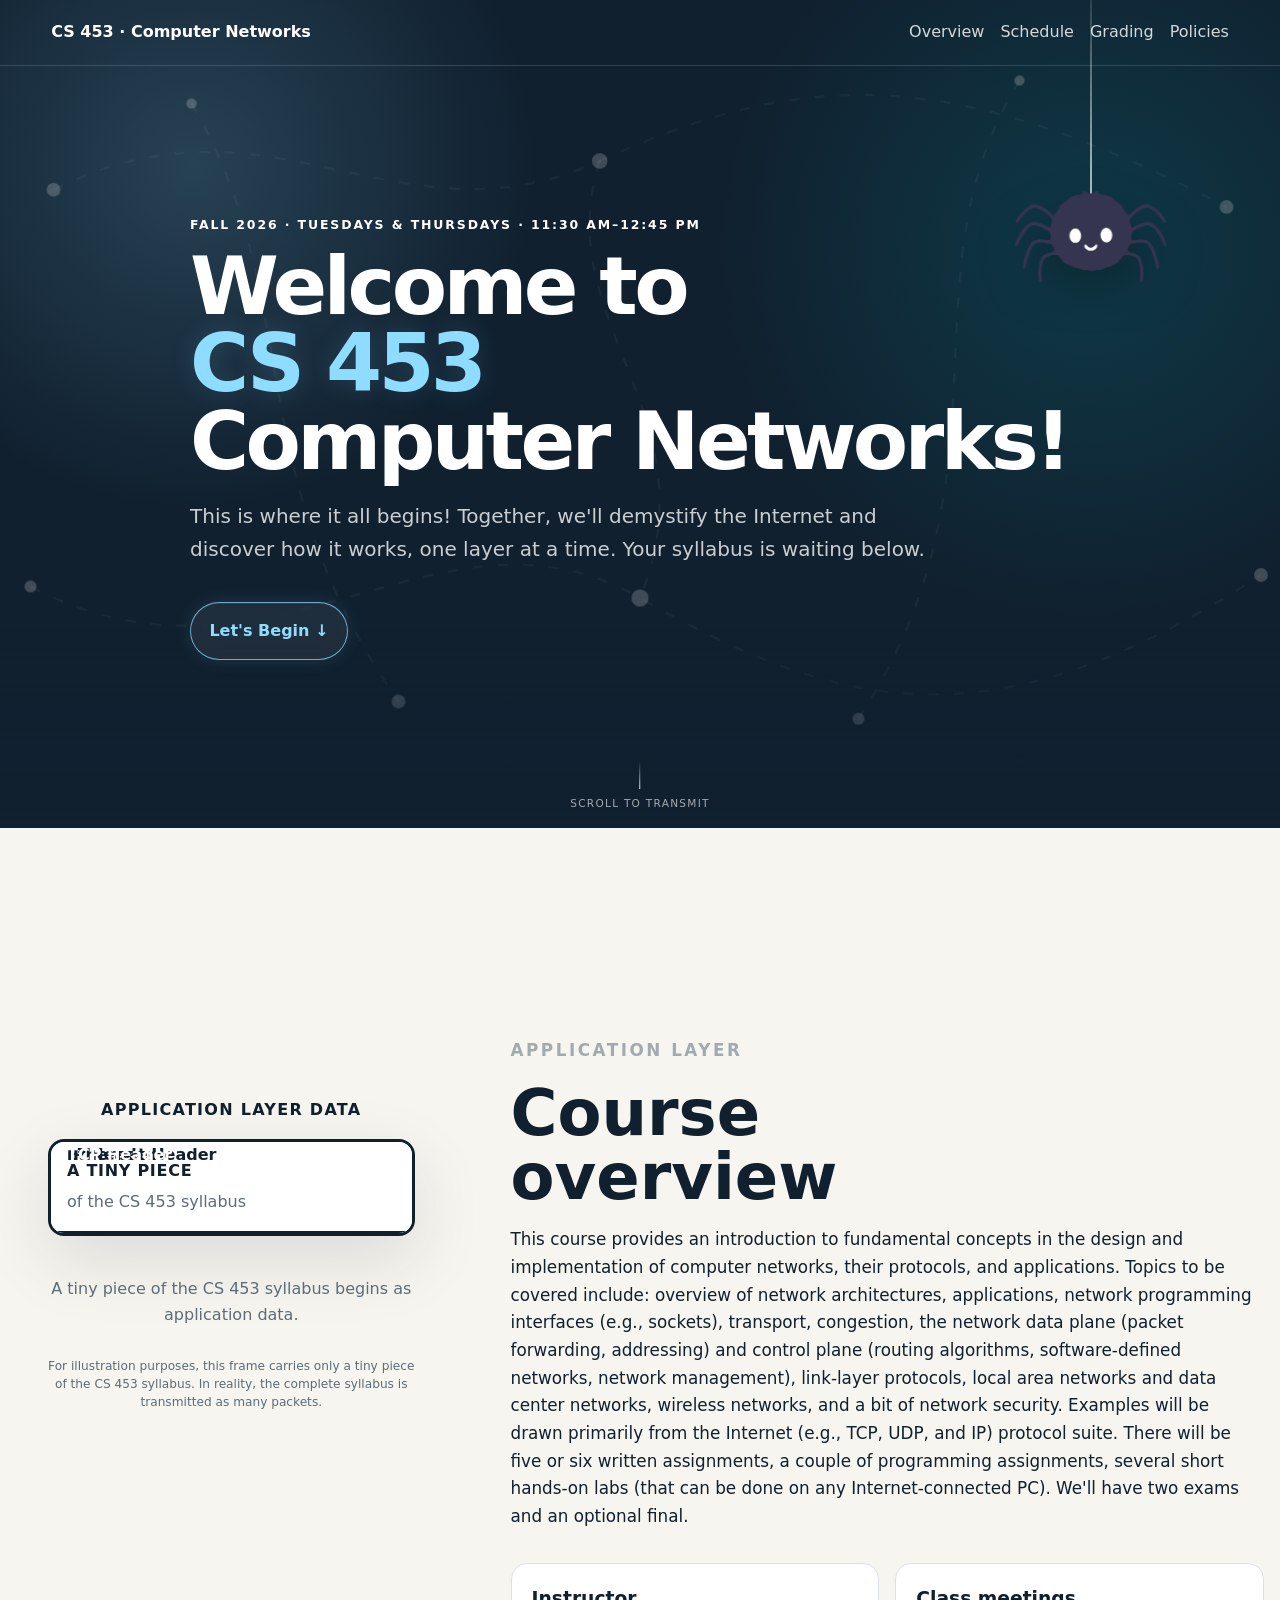
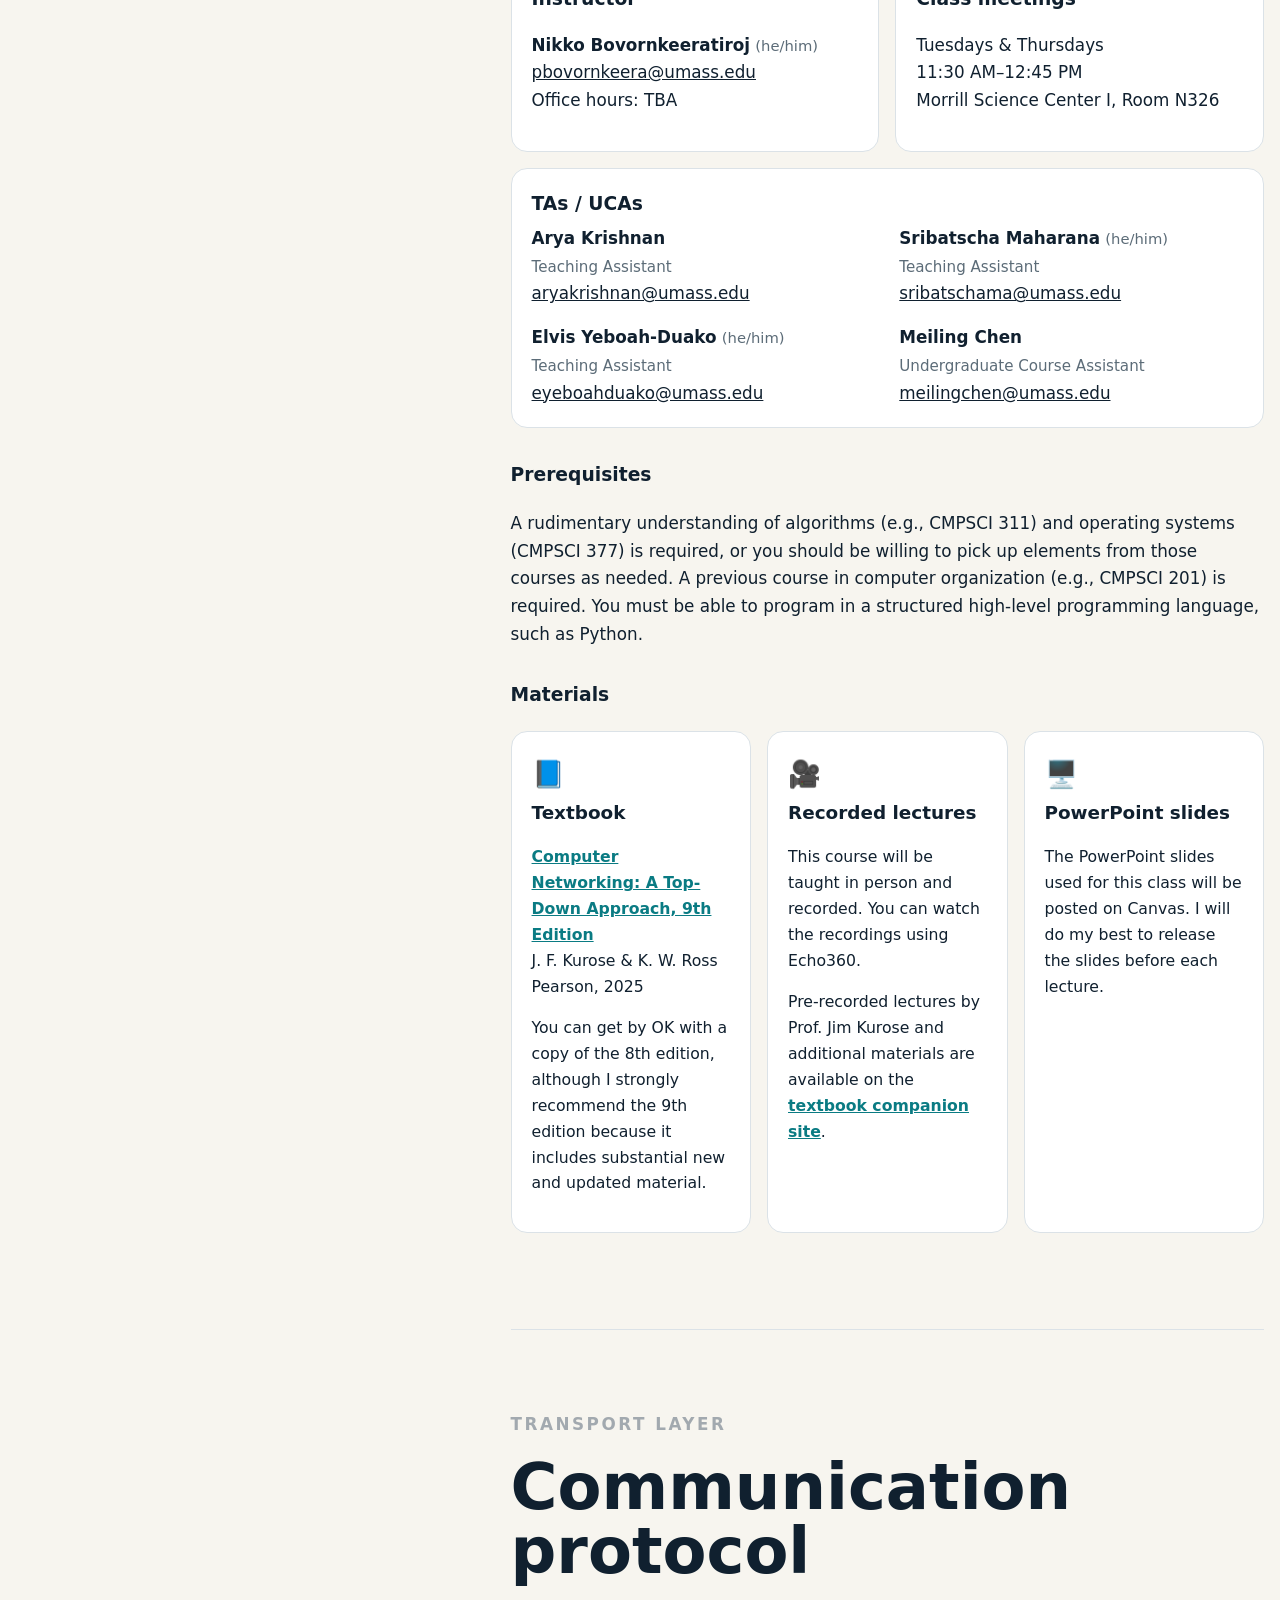
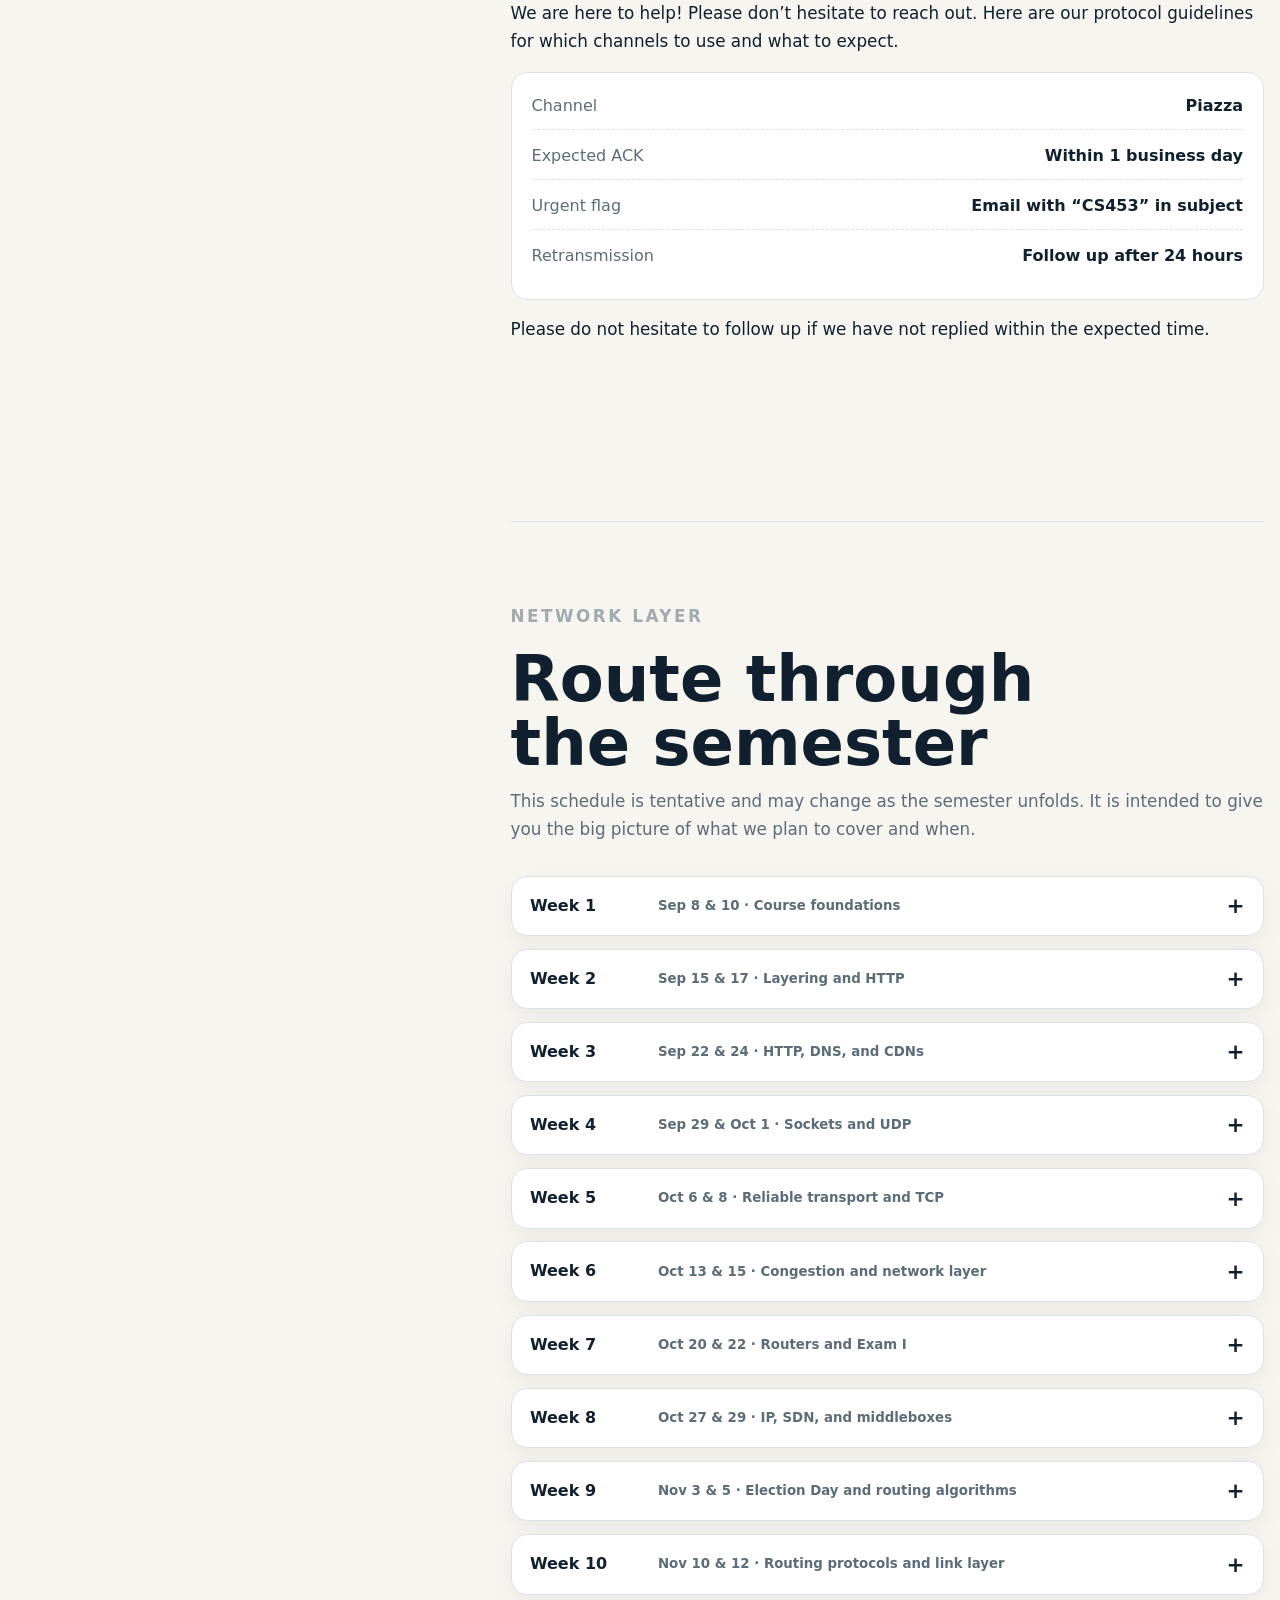
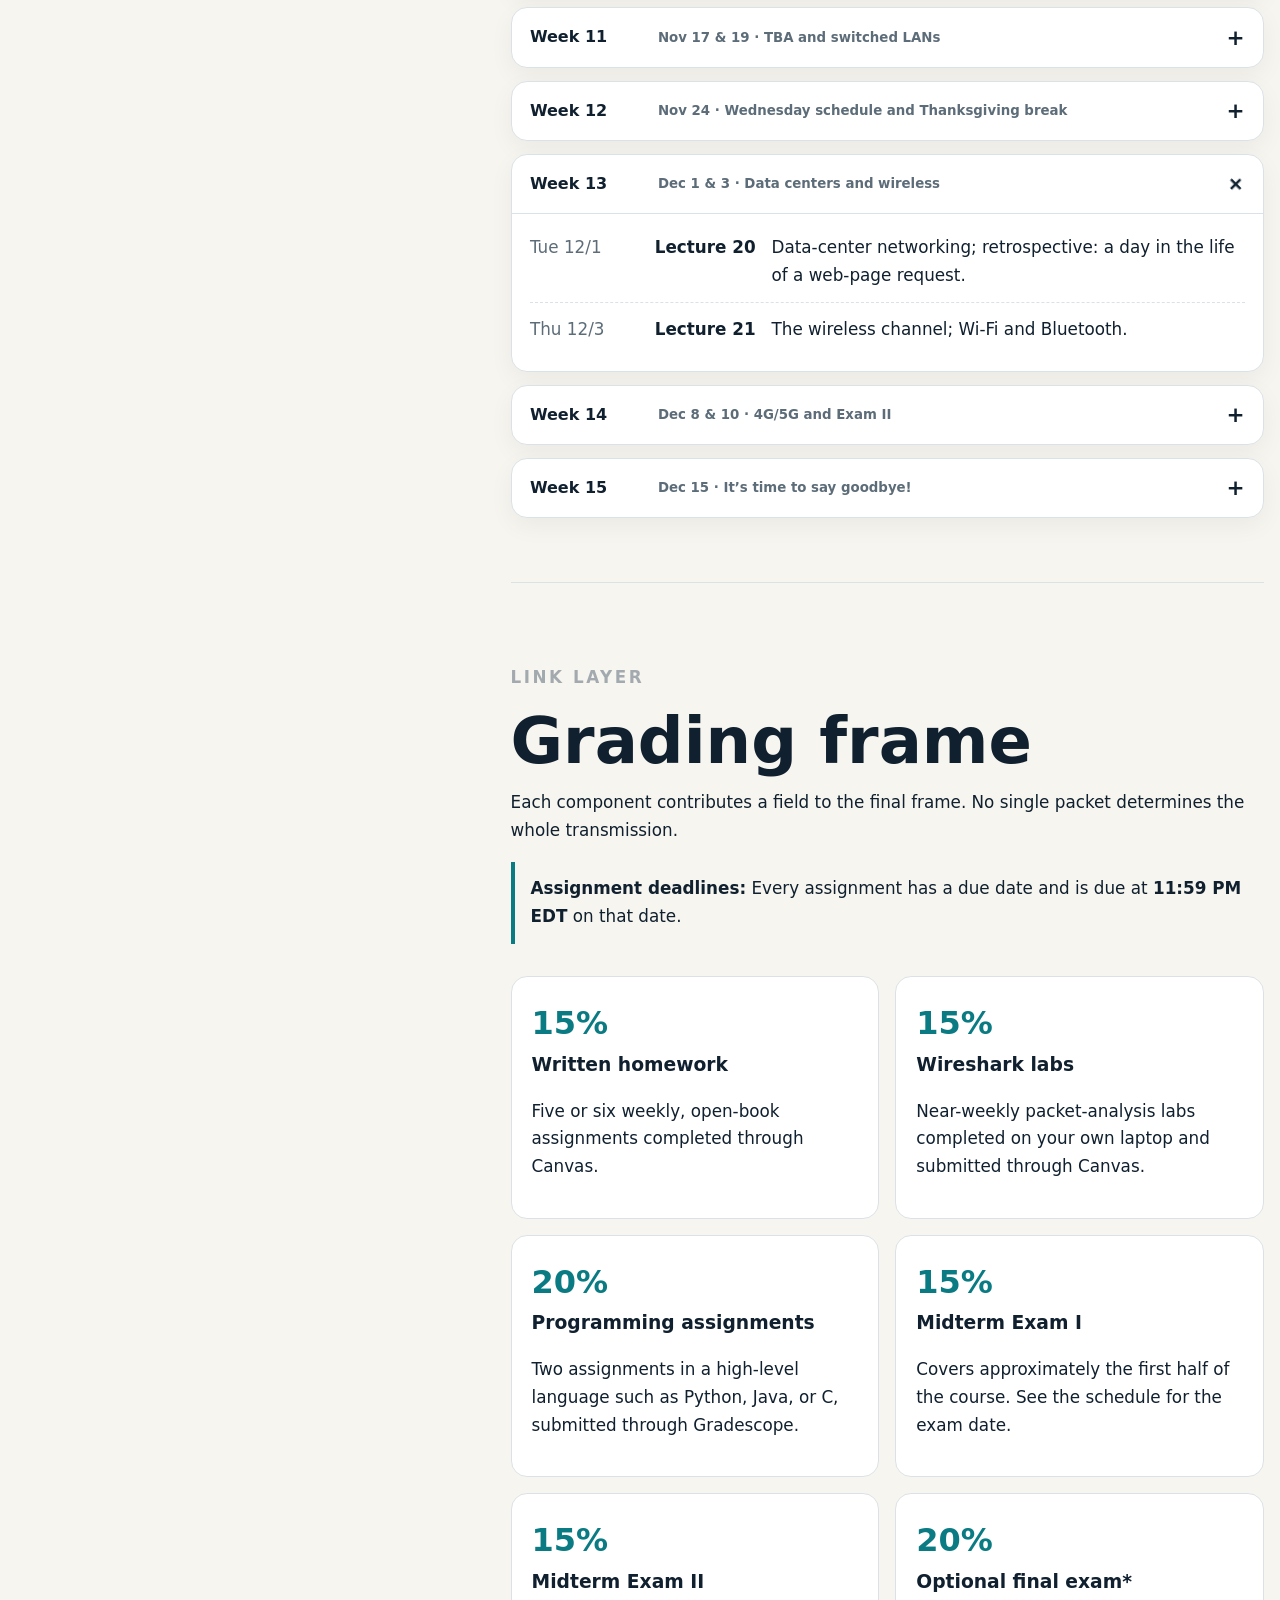
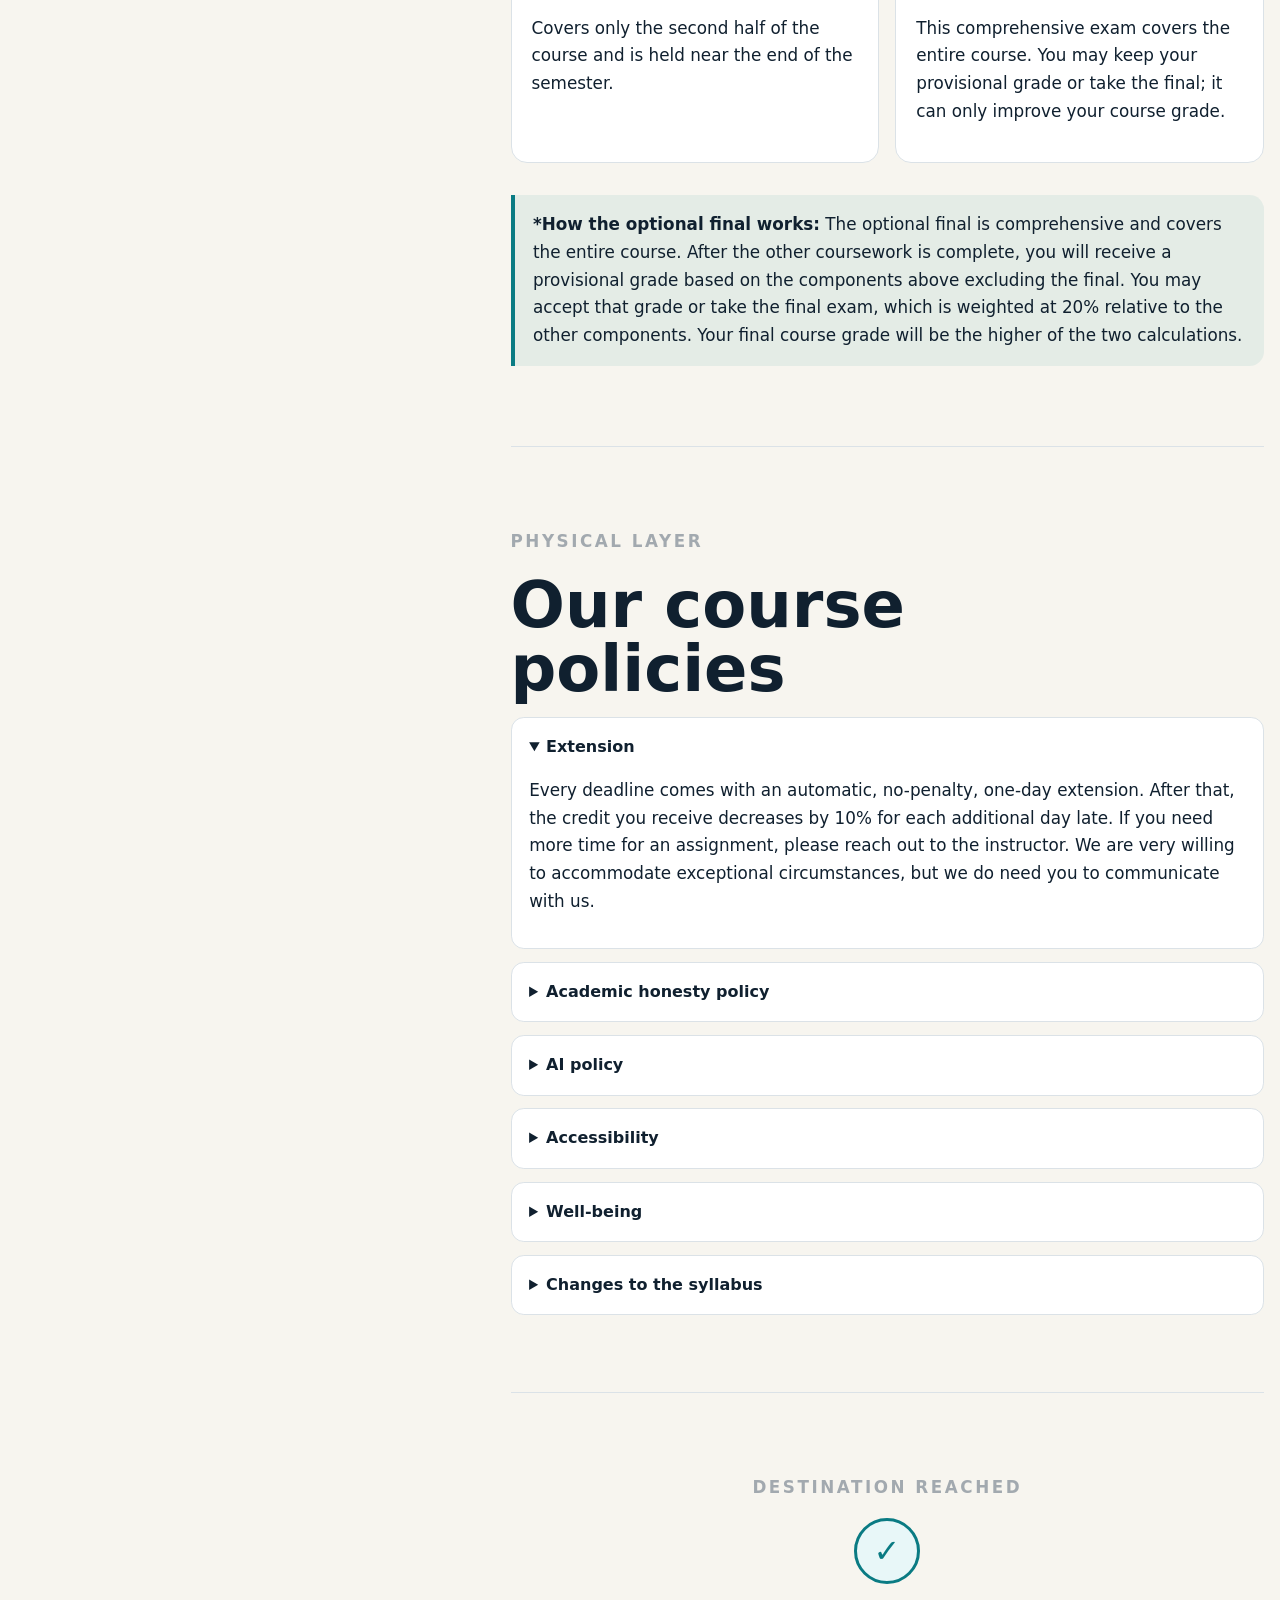
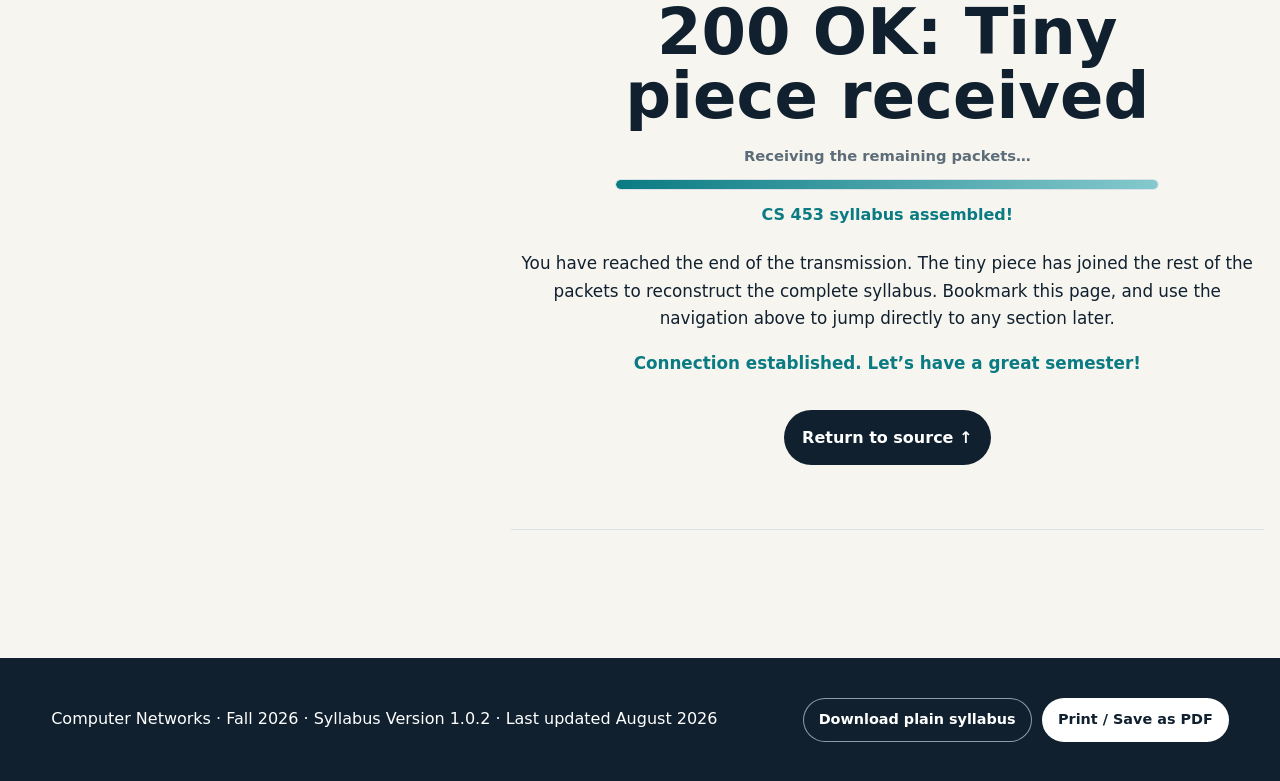
==== commit 9f7ca54b: "Combine TAs and UCAs in a two-column staff card" ====
--- a/index.html
+++ b/index.html
@@ -114,15 +114,14 @@
 <h3>Class meetings</h3>
 <p>Tuesdays &amp; Thursdays<br/>11:30 AM–12:45 PM<br/>Morrill Science Center I, Room N326</p>
 </article>
-<article>
-<h3>Teaching Assistants</h3>
-<p><strong>Arya Krishnan</strong><br/><a href="mailto:aryakrishnan@umass.edu">aryakrishnan@umass.edu</a></p>
-<p><strong>Sribatscha Maharana</strong> <span class="pronouns">(he/him)</span><br/><a href="mailto:sribatschama@umass.edu">sribatschama@umass.edu</a></p>
-<p><strong>Elvis Yeboah-Duako</strong> <span class="pronouns">(he/him)</span><br/><a href="mailto:eyeboahduako@umass.edu">eyeboahduako@umass.edu</a></p>
-</article>
-<article>
-<h3>Undergraduate Course Assistants</h3>
-<p><strong>Meiling Chen</strong><br/><a href="mailto:meilingchen@umass.edu">meilingchen@umass.edu</a></p>
+<article class="assistants-card">
+<h3>TAs / UCAs</h3>
+<div class="assistants-grid">
+<div><p><strong>Arya Krishnan</strong><br/><span class="assistant-role">Teaching Assistant</span><br/><a href="mailto:aryakrishnan@umass.edu">aryakrishnan@umass.edu</a></p></div>
+<div><p><strong>Sribatscha Maharana</strong> <span class="pronouns">(he/him)</span><br/><span class="assistant-role">Teaching Assistant</span><br/><a href="mailto:sribatschama@umass.edu">sribatschama@umass.edu</a></p></div>
+<div><p><strong>Elvis Yeboah-Duako</strong> <span class="pronouns">(he/him)</span><br/><span class="assistant-role">Teaching Assistant</span><br/><a href="mailto:eyeboahduako@umass.edu">eyeboahduako@umass.edu</a></p></div>
+<div><p><strong>Meiling Chen</strong><br/><span class="assistant-role">Undergraduate Course Assistant</span><br/><a href="mailto:meilingchen@umass.edu">meilingchen@umass.edu</a></p></div>
+</div>
 </article>
 </div>
 <h3>Prerequisites</h3>
--- a/css/styles.css
+++ b/css/styles.css
@@ -1448,3 +1448,16 @@
     transition-delay: 0s;
   }
 }
+
+/* Shared course assistant card. */
+.assistants-card { grid-column: 1 / -1; }
+.assistants-grid {
+  display: grid;
+  grid-template-columns: repeat(2, minmax(0, 1fr));
+  gap: 1rem 1.5rem;
+}
+.assistants-grid p { margin: 0; overflow-wrap: anywhere; }
+.assistant-role { color: var(--muted); font-size: .9em; }
+@media screen and (max-width: 520px) {
+  .assistants-grid { grid-template-columns: 1fr; }
+}
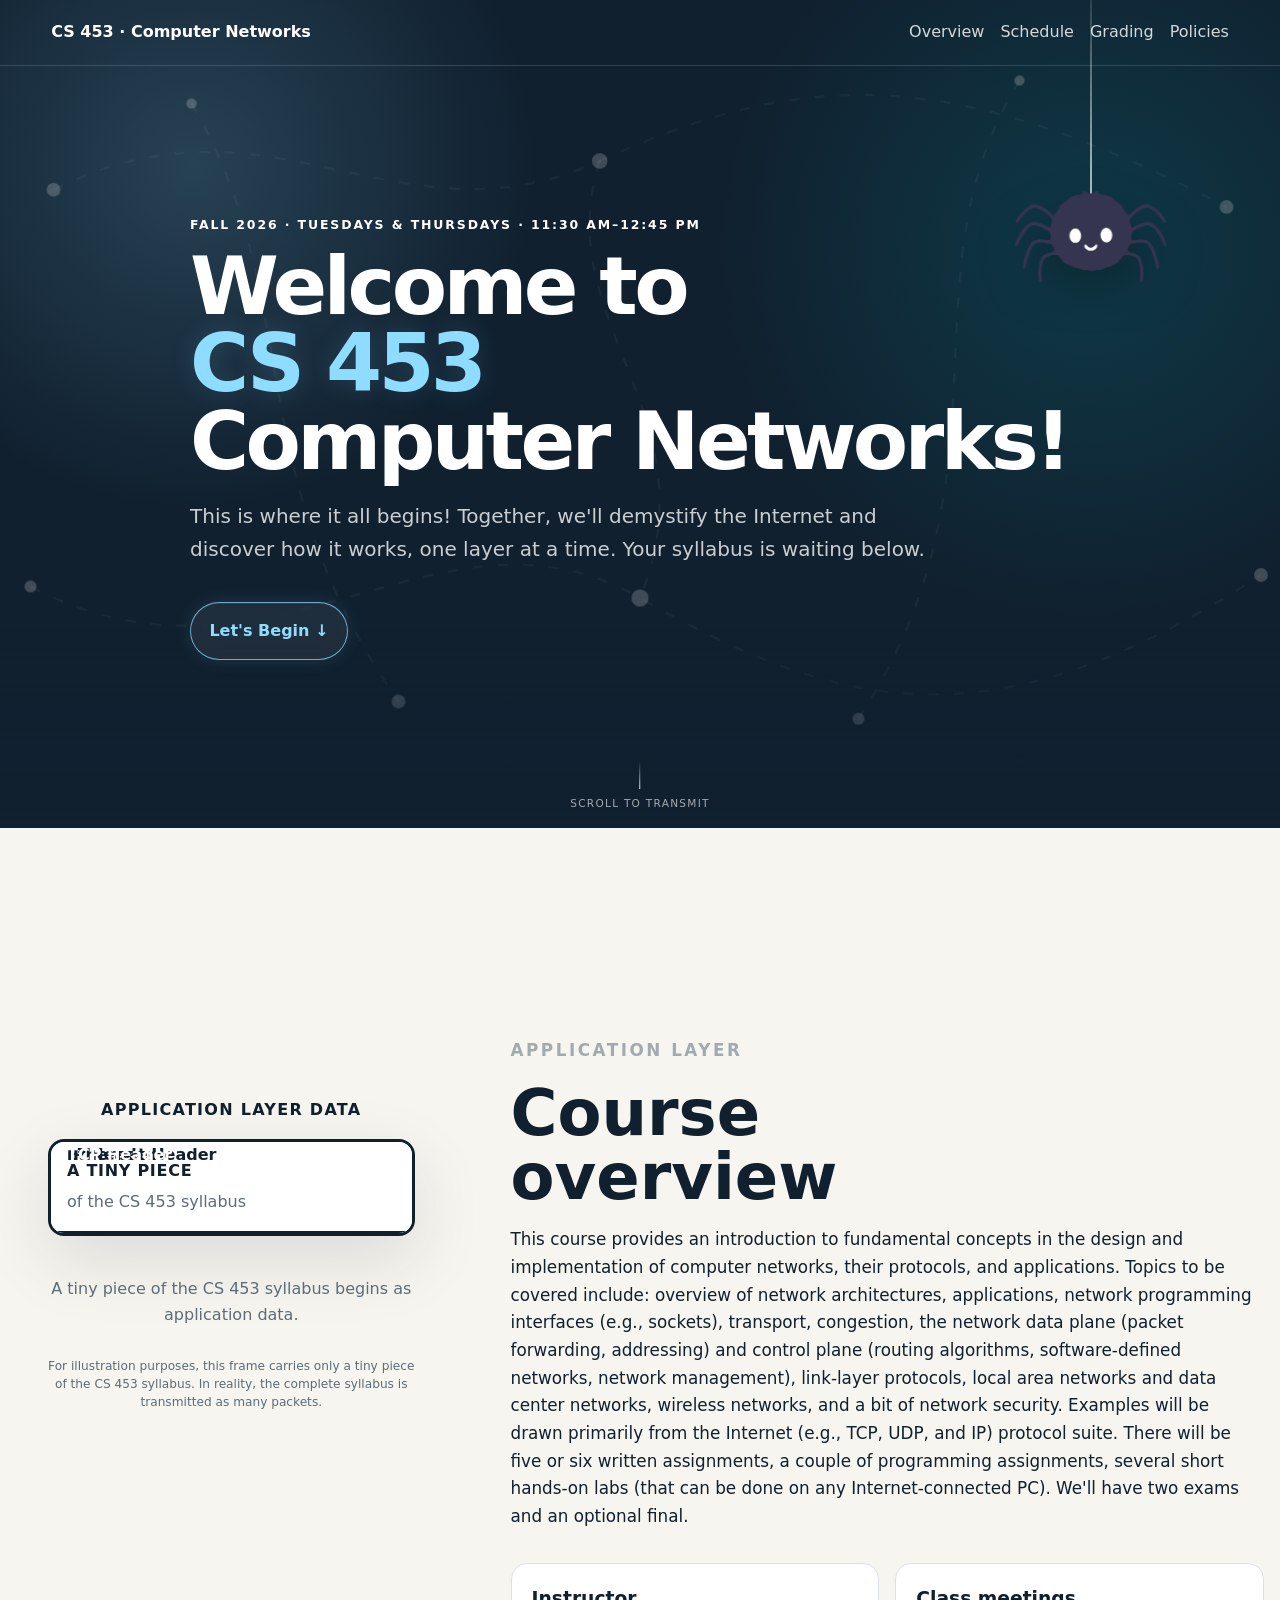
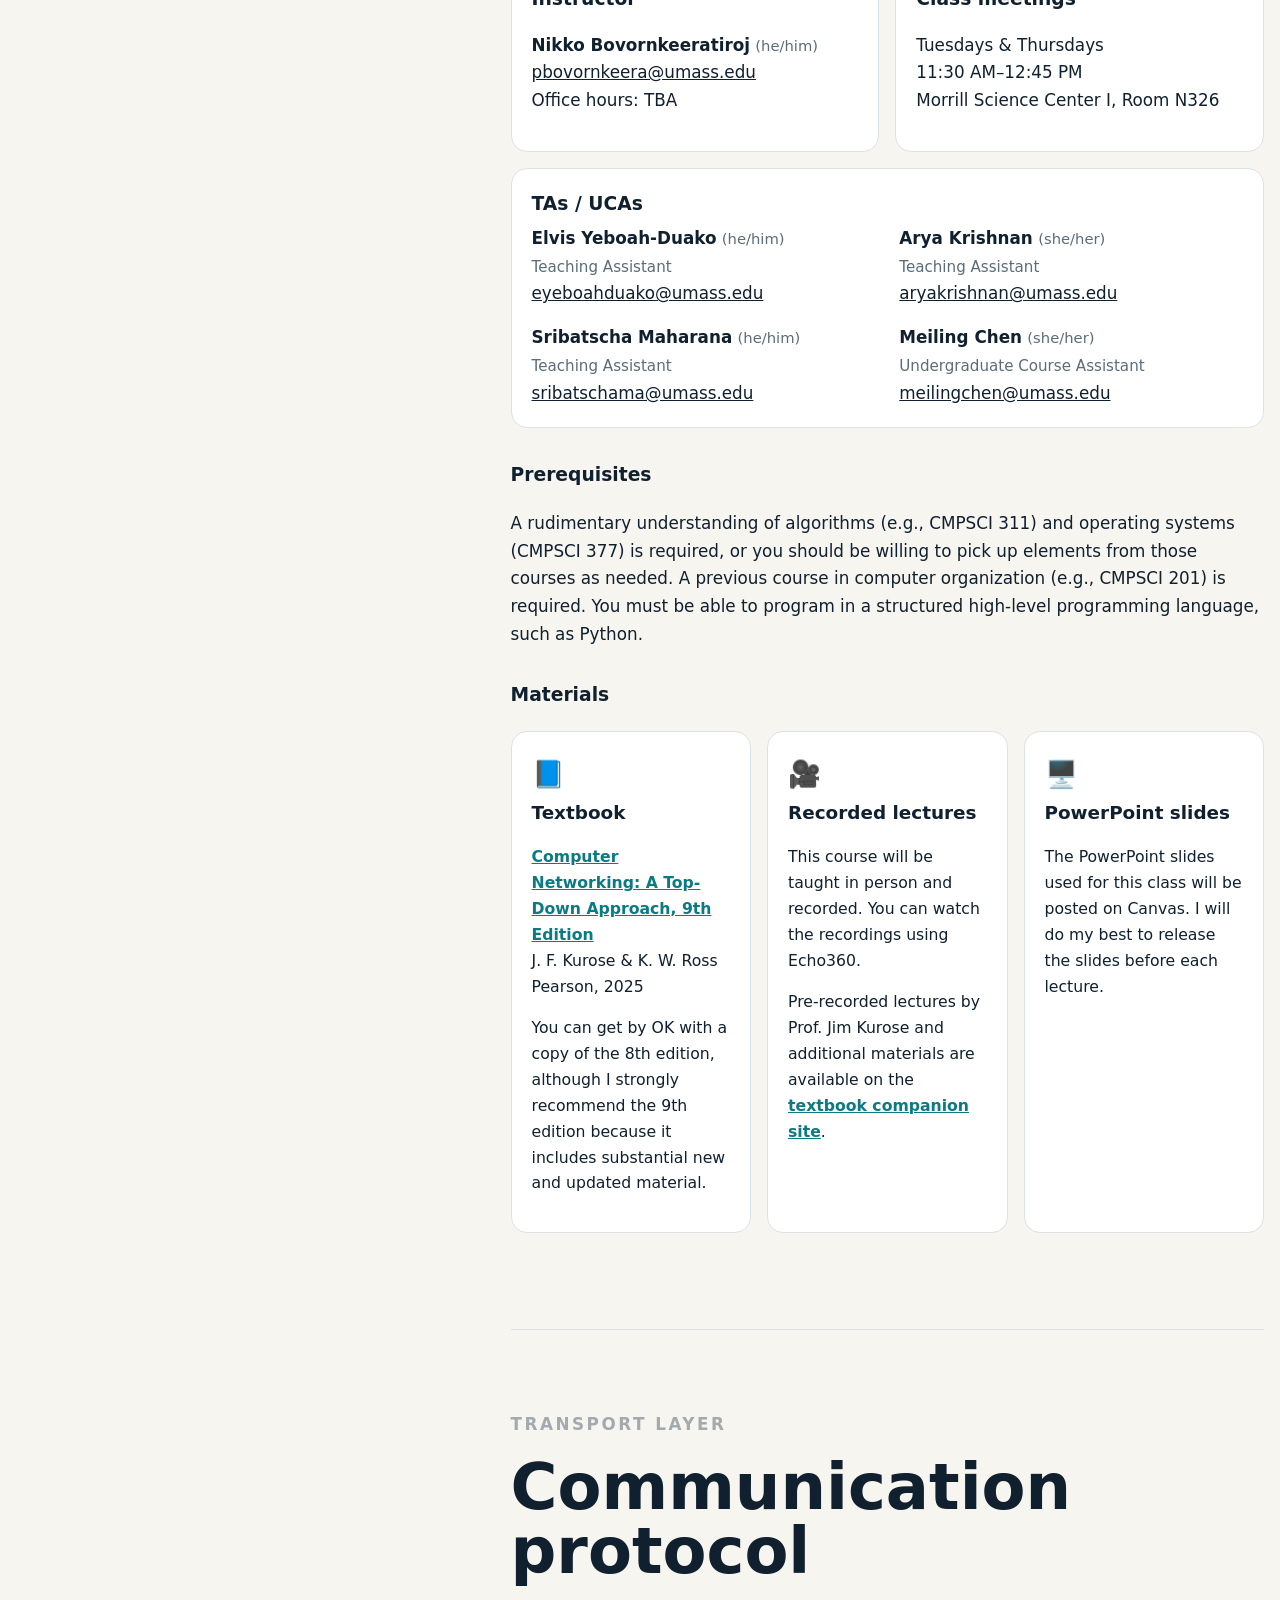
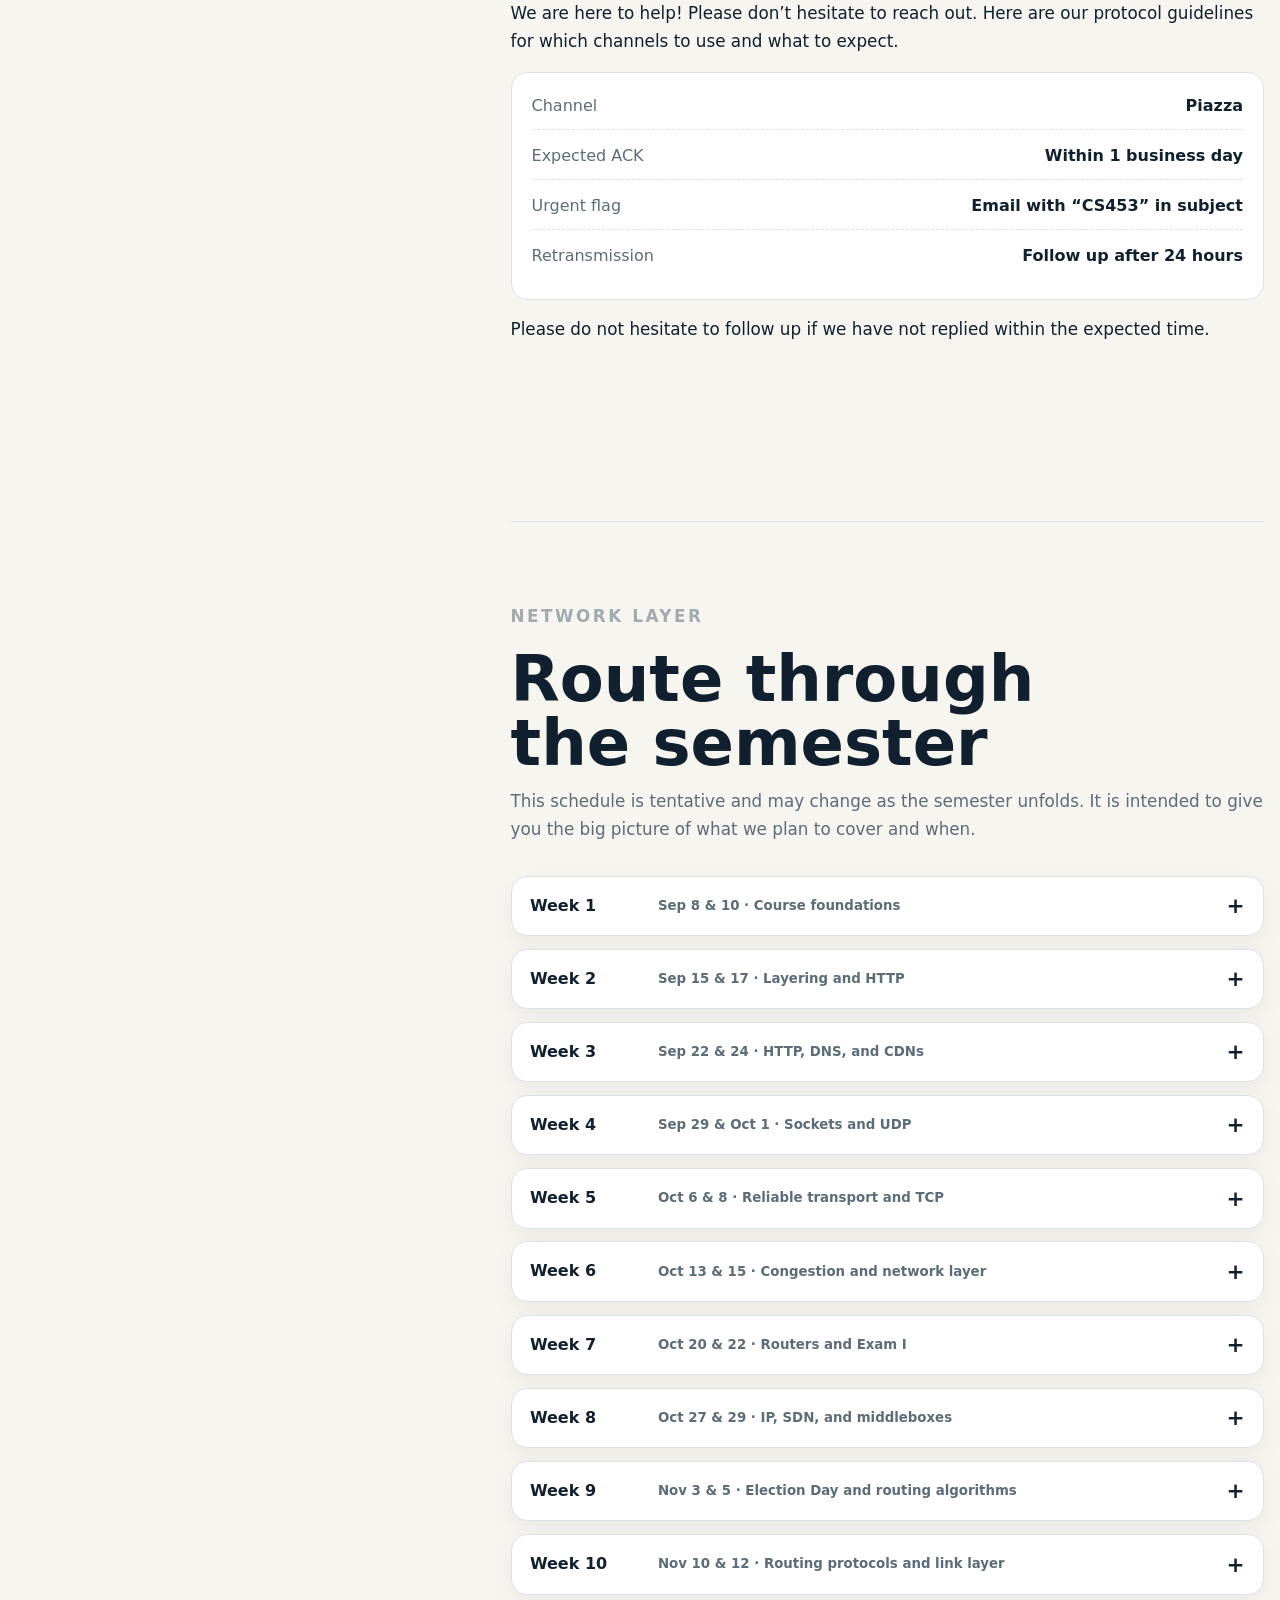
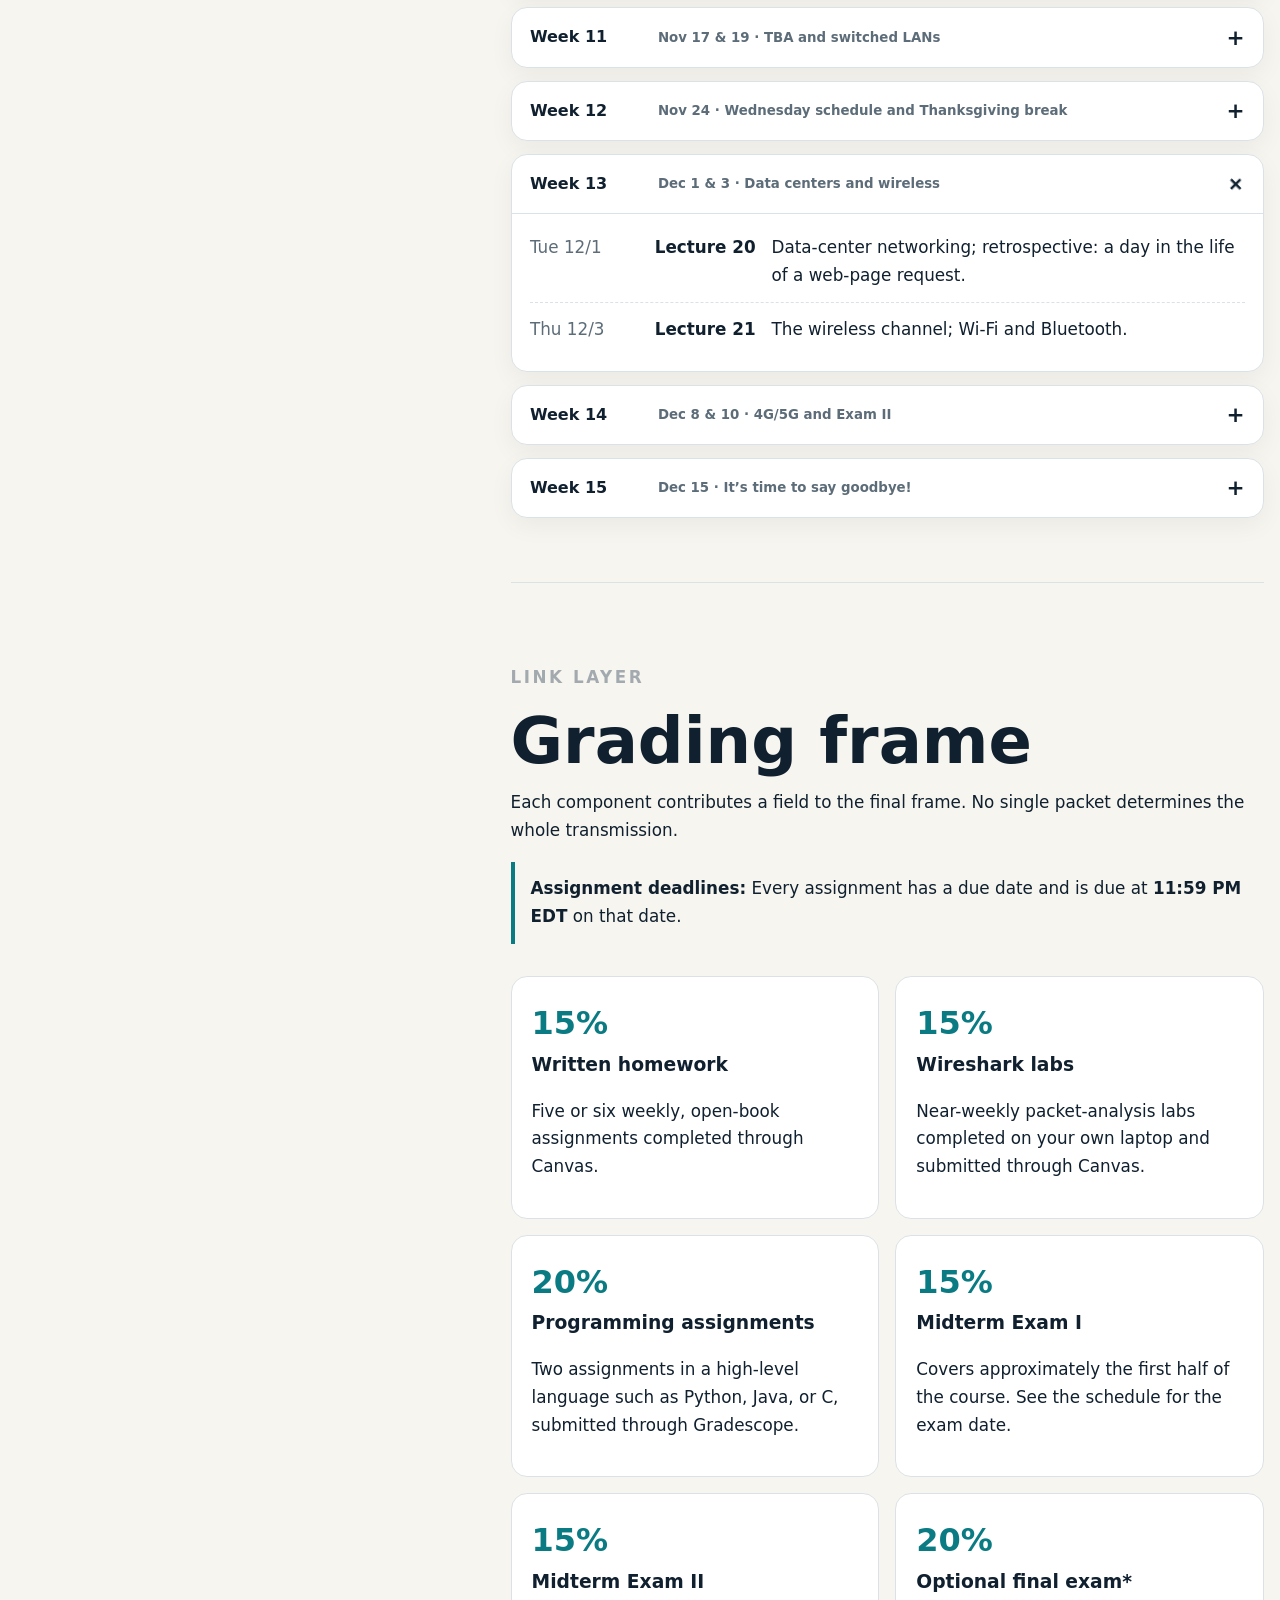
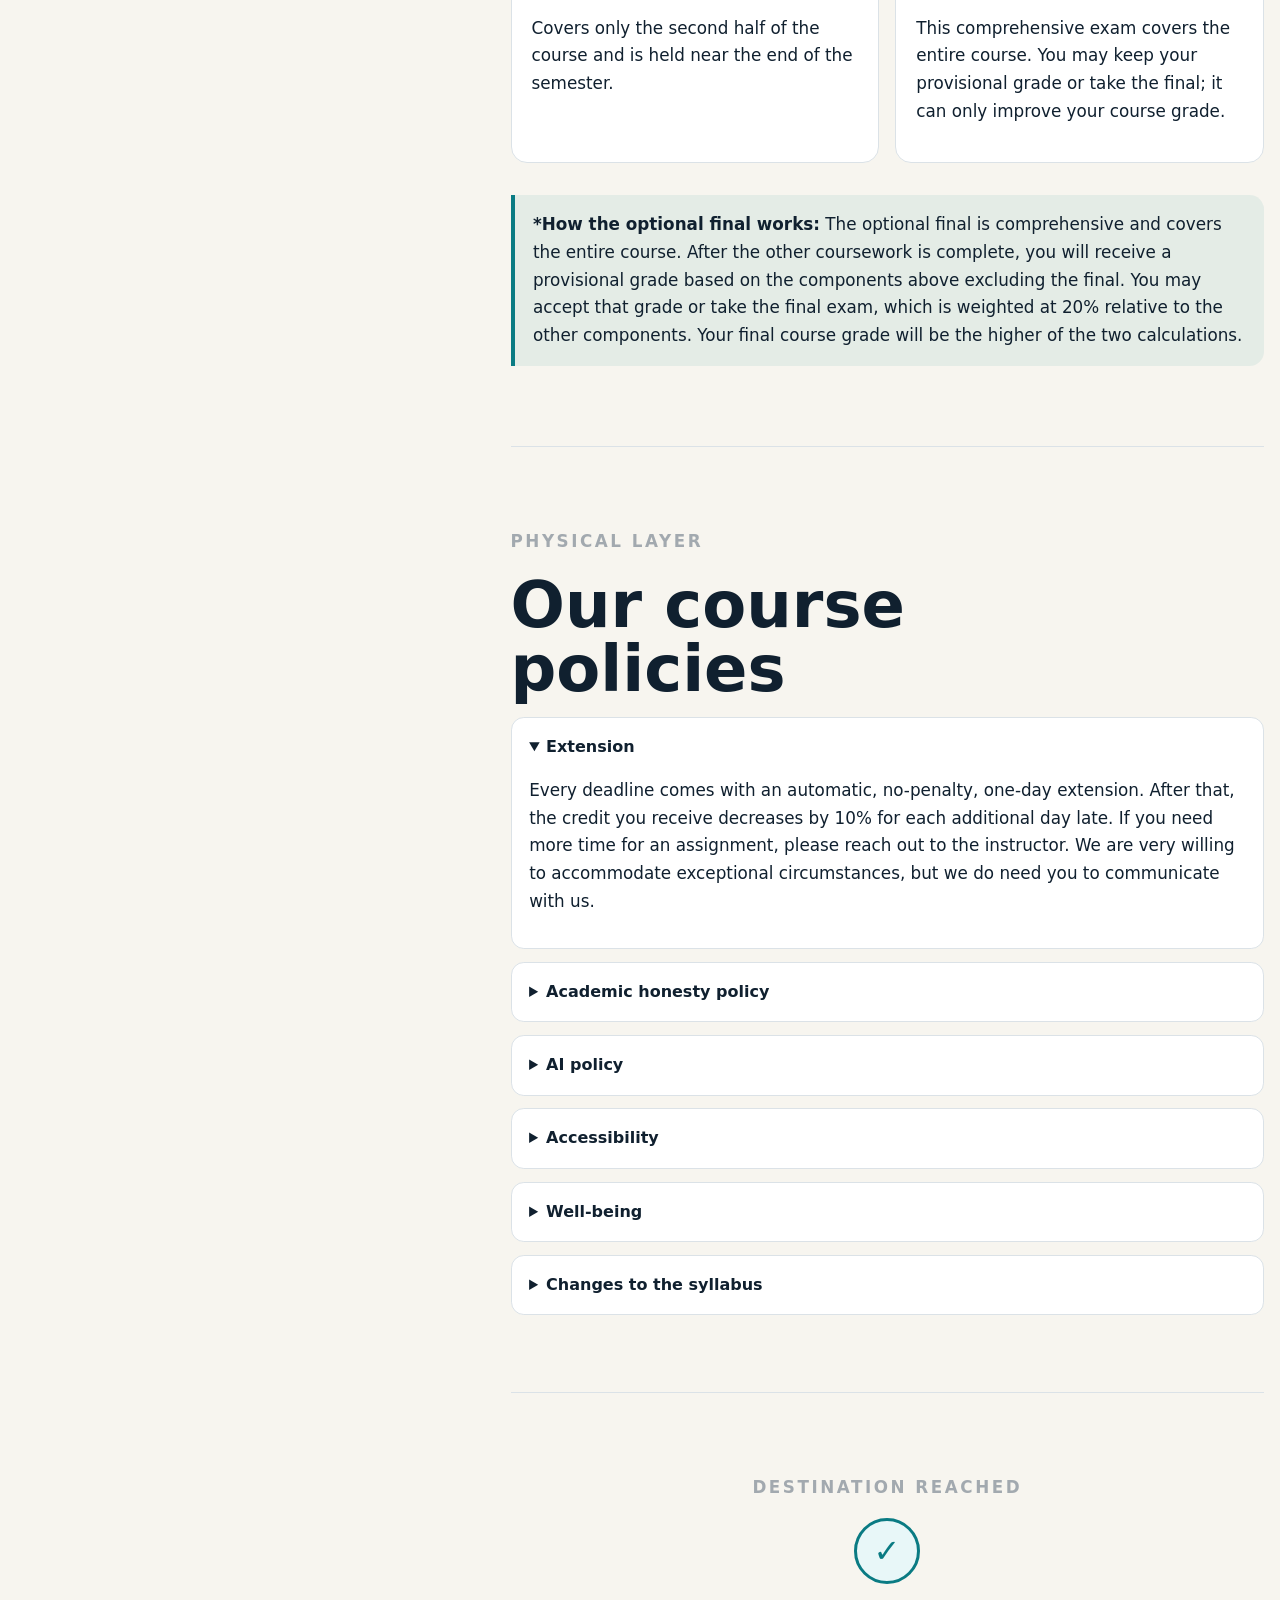
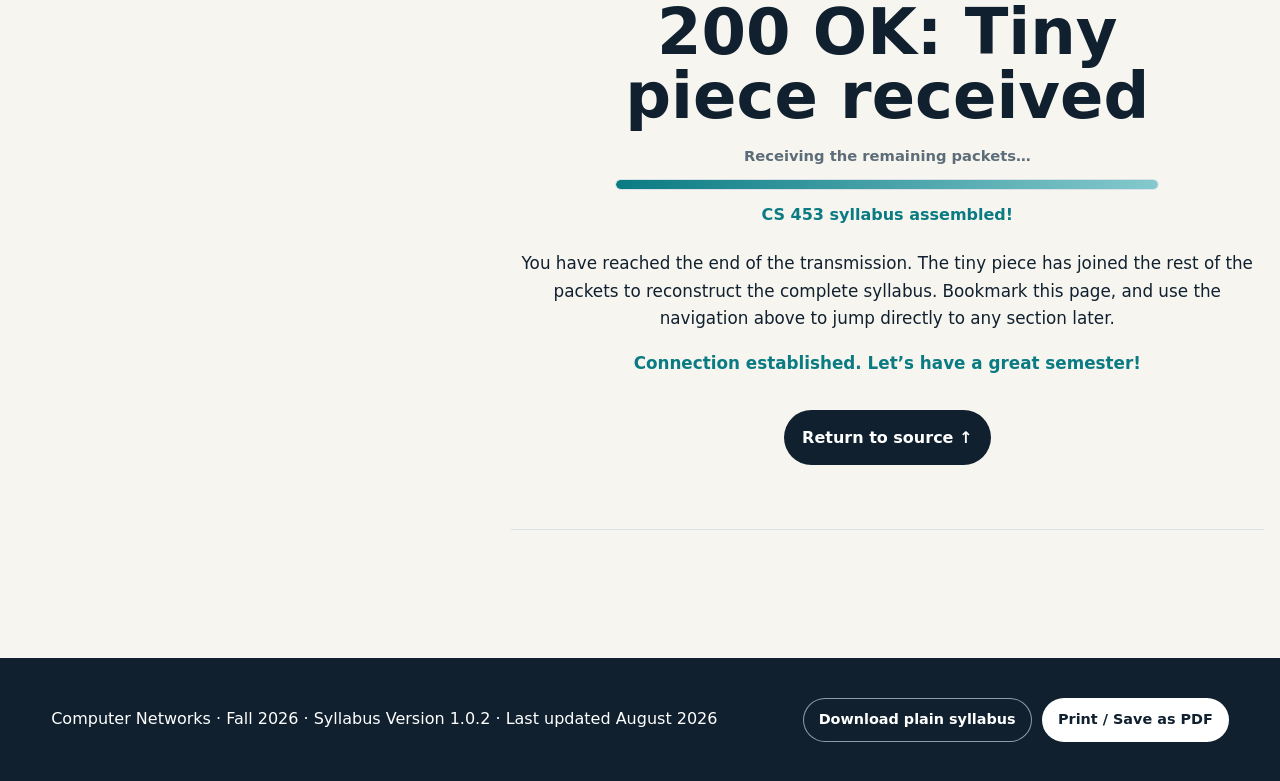
==== commit 02a4ee26: "Reorder course assistants and add pronouns" ====
--- a/index.html
+++ b/index.html
@@ -117,10 +117,10 @@
 <article class="assistants-card">
 <h3>TAs / UCAs</h3>
 <div class="assistants-grid">
-<div><p><strong>Arya Krishnan</strong><br/><span class="assistant-role">Teaching Assistant</span><br/><a href="mailto:aryakrishnan@umass.edu">aryakrishnan@umass.edu</a></p></div>
+<div><p><strong>Elvis Yeboah-Duako</strong> <span class="pronouns">(he/him)</span><br/><span class="assistant-role">Teaching Assistant</span><br/><a href="mailto:eyeboahduako@umass.edu">eyeboahduako@umass.edu</a></p></div>
+<div><p><strong>Arya Krishnan</strong> <span class="pronouns">(she/her)</span><br/><span class="assistant-role">Teaching Assistant</span><br/><a href="mailto:aryakrishnan@umass.edu">aryakrishnan@umass.edu</a></p></div>
 <div><p><strong>Sribatscha Maharana</strong> <span class="pronouns">(he/him)</span><br/><span class="assistant-role">Teaching Assistant</span><br/><a href="mailto:sribatschama@umass.edu">sribatschama@umass.edu</a></p></div>
-<div><p><strong>Elvis Yeboah-Duako</strong> <span class="pronouns">(he/him)</span><br/><span class="assistant-role">Teaching Assistant</span><br/><a href="mailto:eyeboahduako@umass.edu">eyeboahduako@umass.edu</a></p></div>
-<div><p><strong>Meiling Chen</strong><br/><span class="assistant-role">Undergraduate Course Assistant</span><br/><a href="mailto:meilingchen@umass.edu">meilingchen@umass.edu</a></p></div>
+<div><p><strong>Meiling Chen</strong> <span class="pronouns">(she/her)</span><br/><span class="assistant-role">Undergraduate Course Assistant</span><br/><a href="mailto:meilingchen@umass.edu">meilingchen@umass.edu</a></p></div>
 </div>
 </article>
 </div>
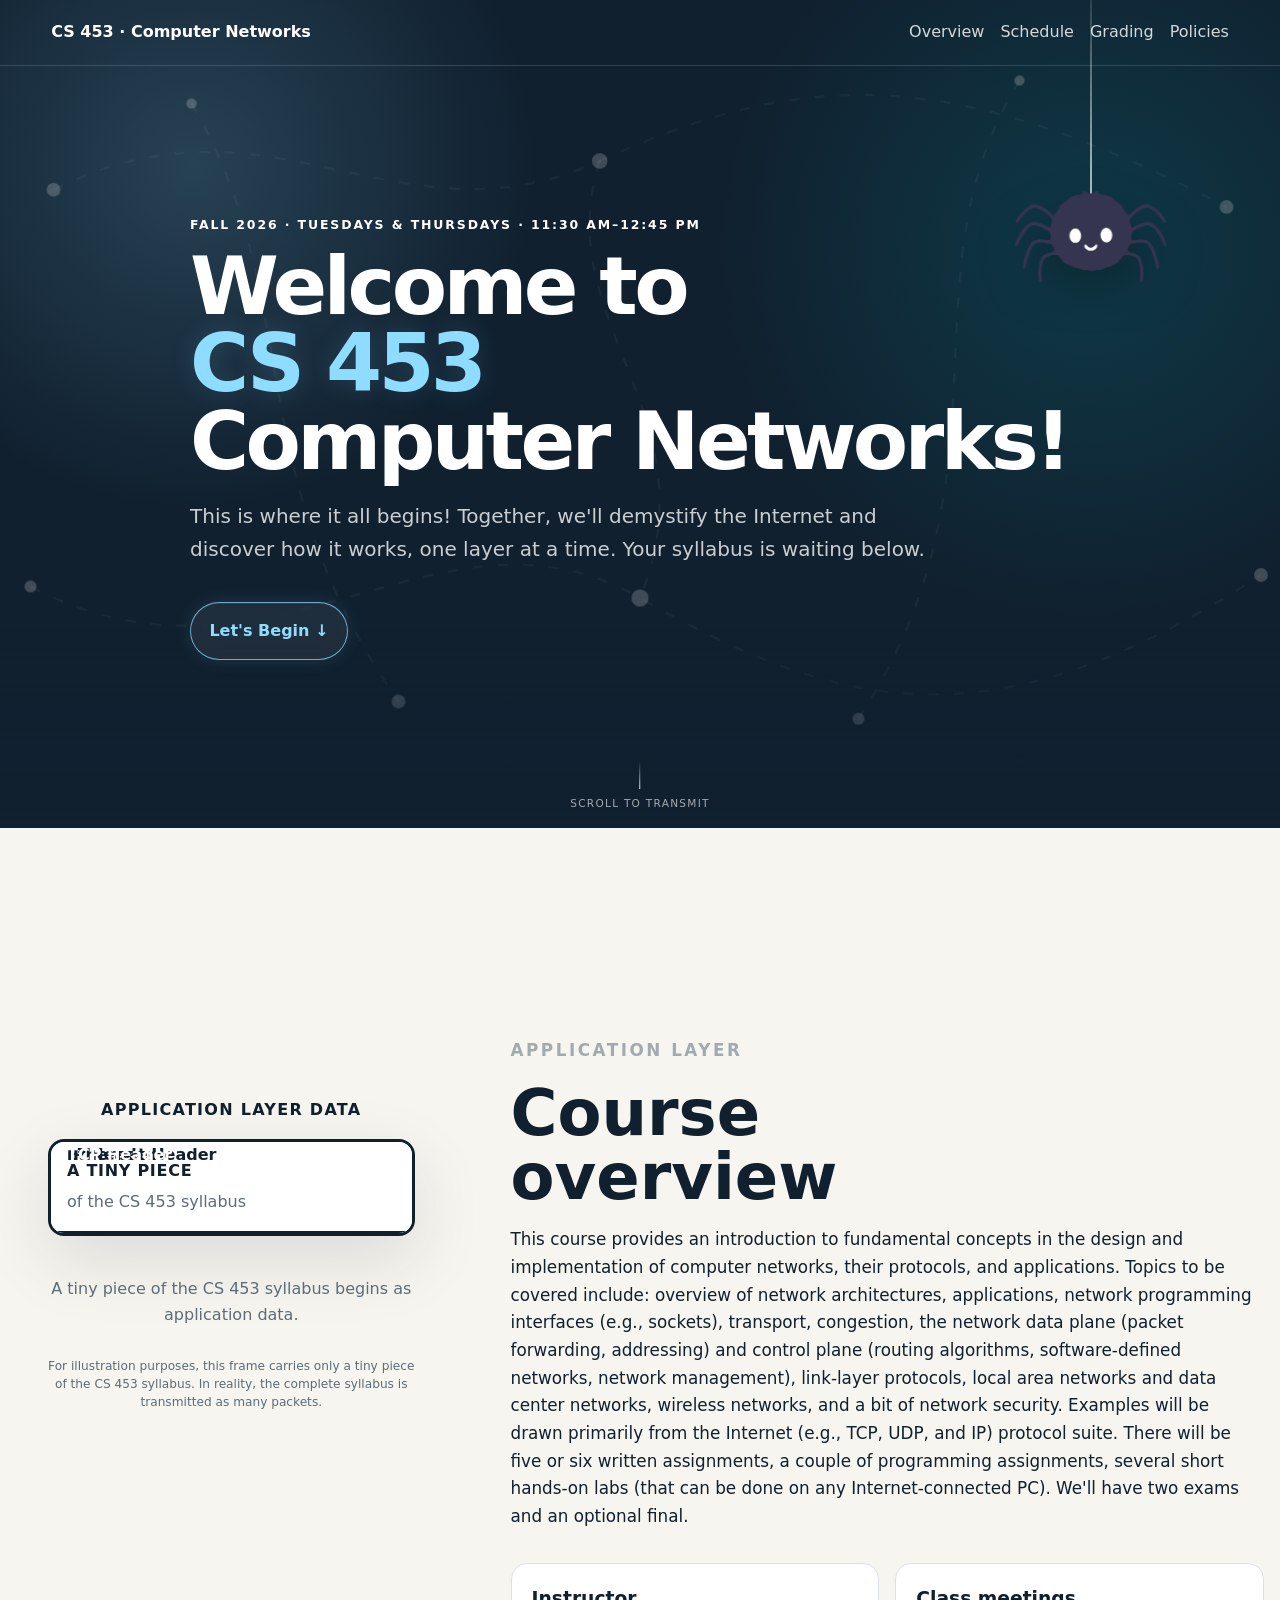
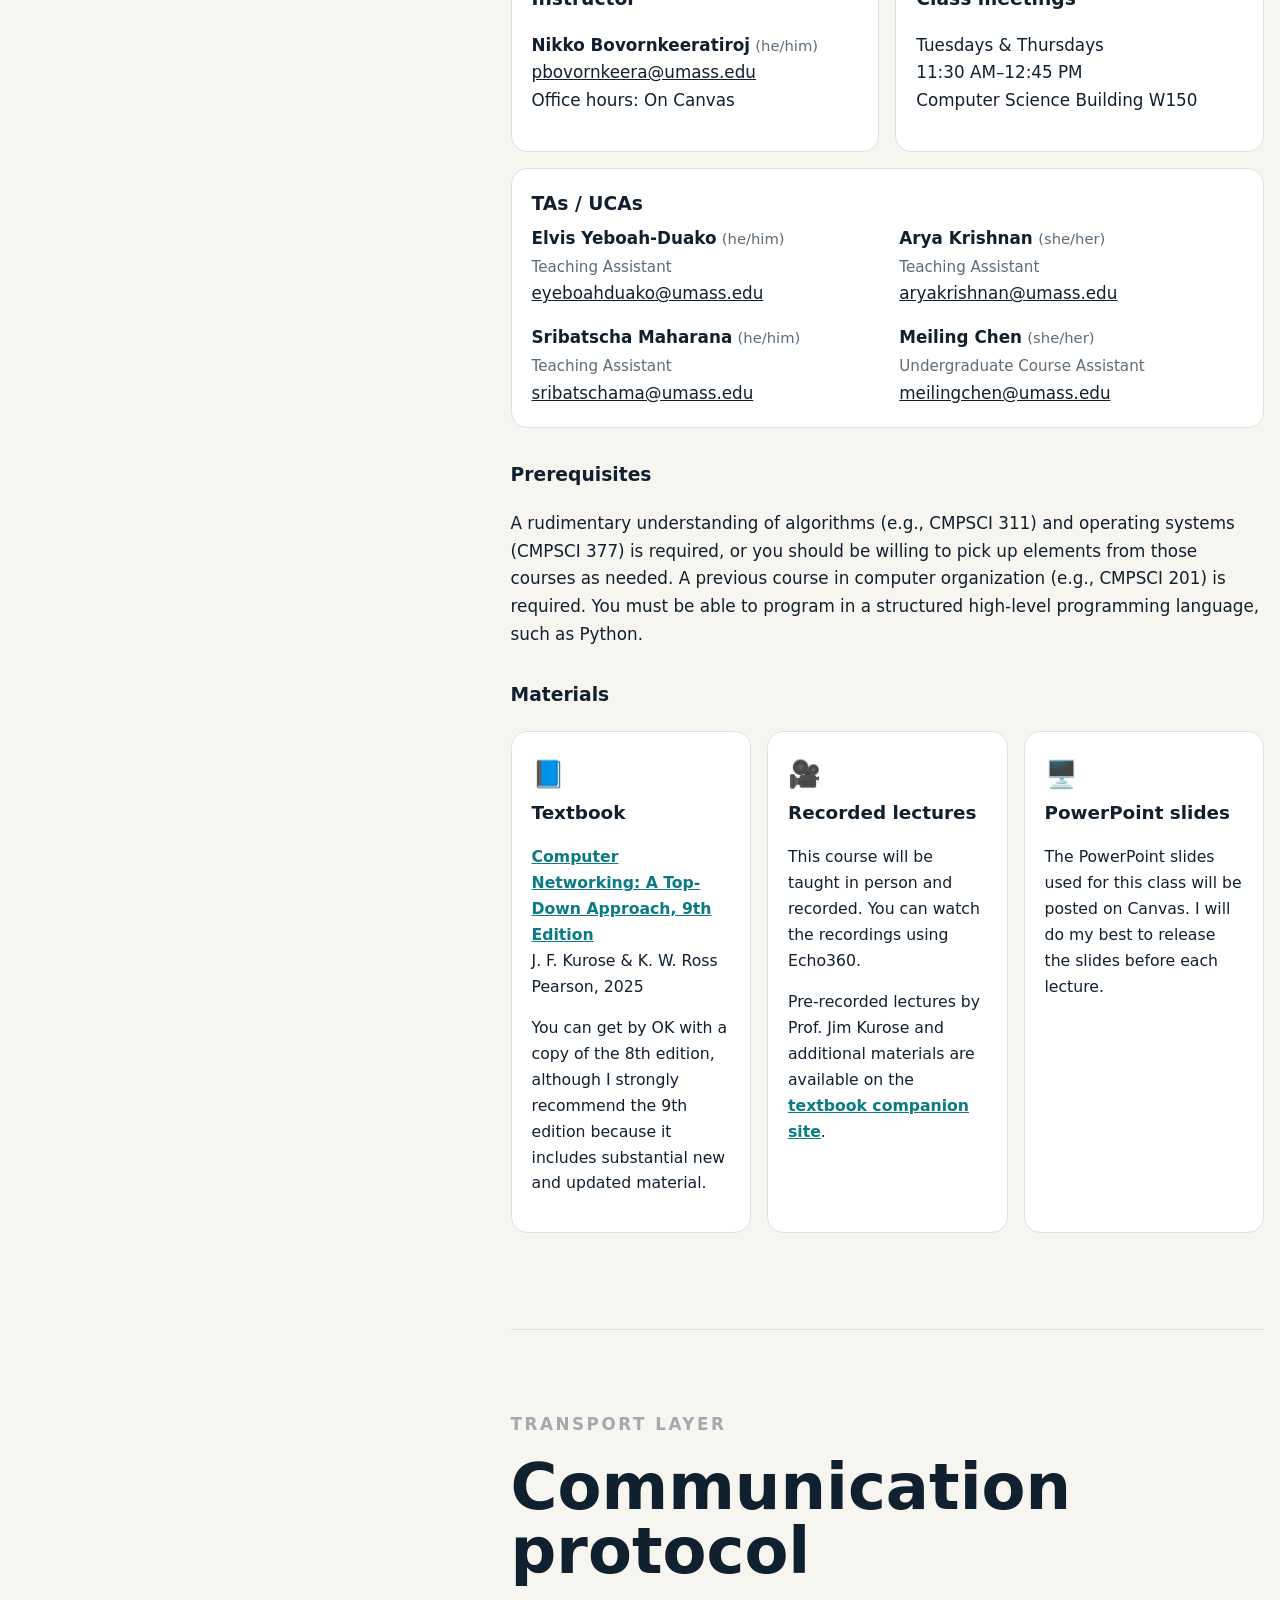
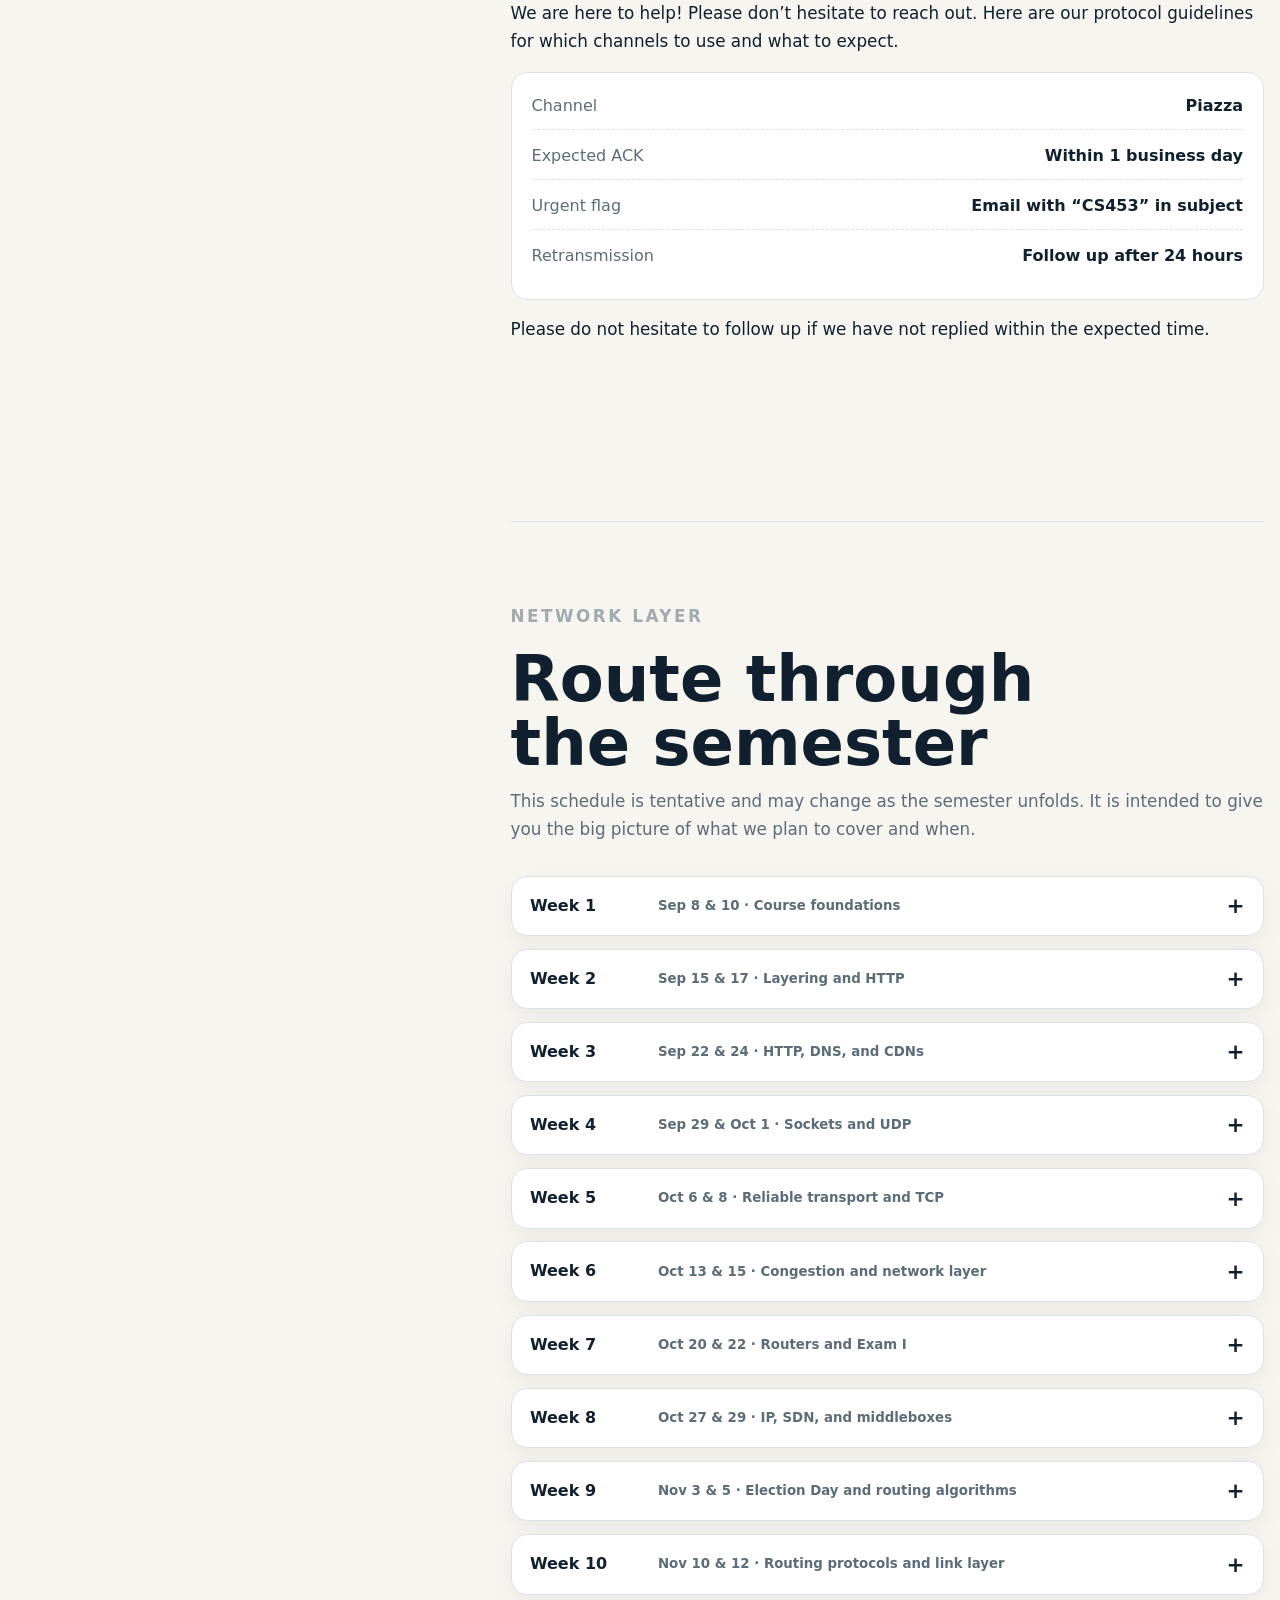
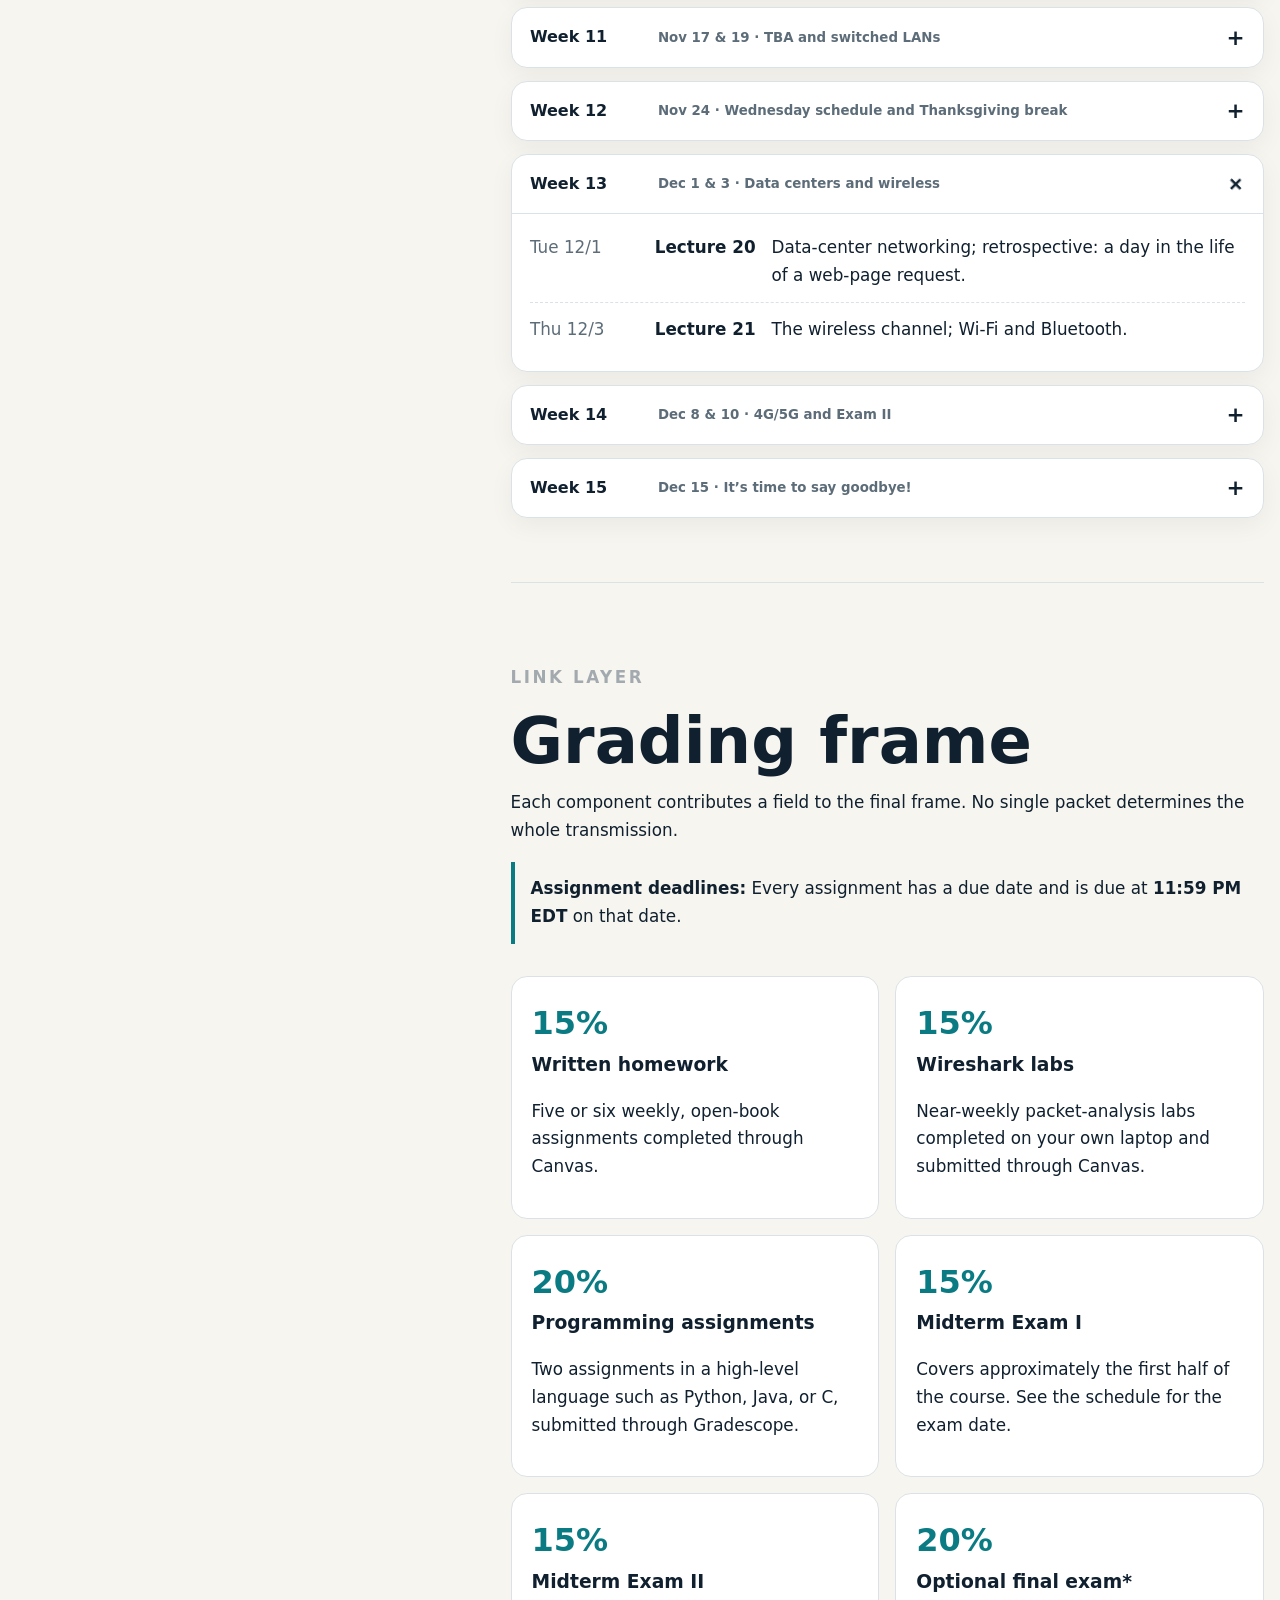
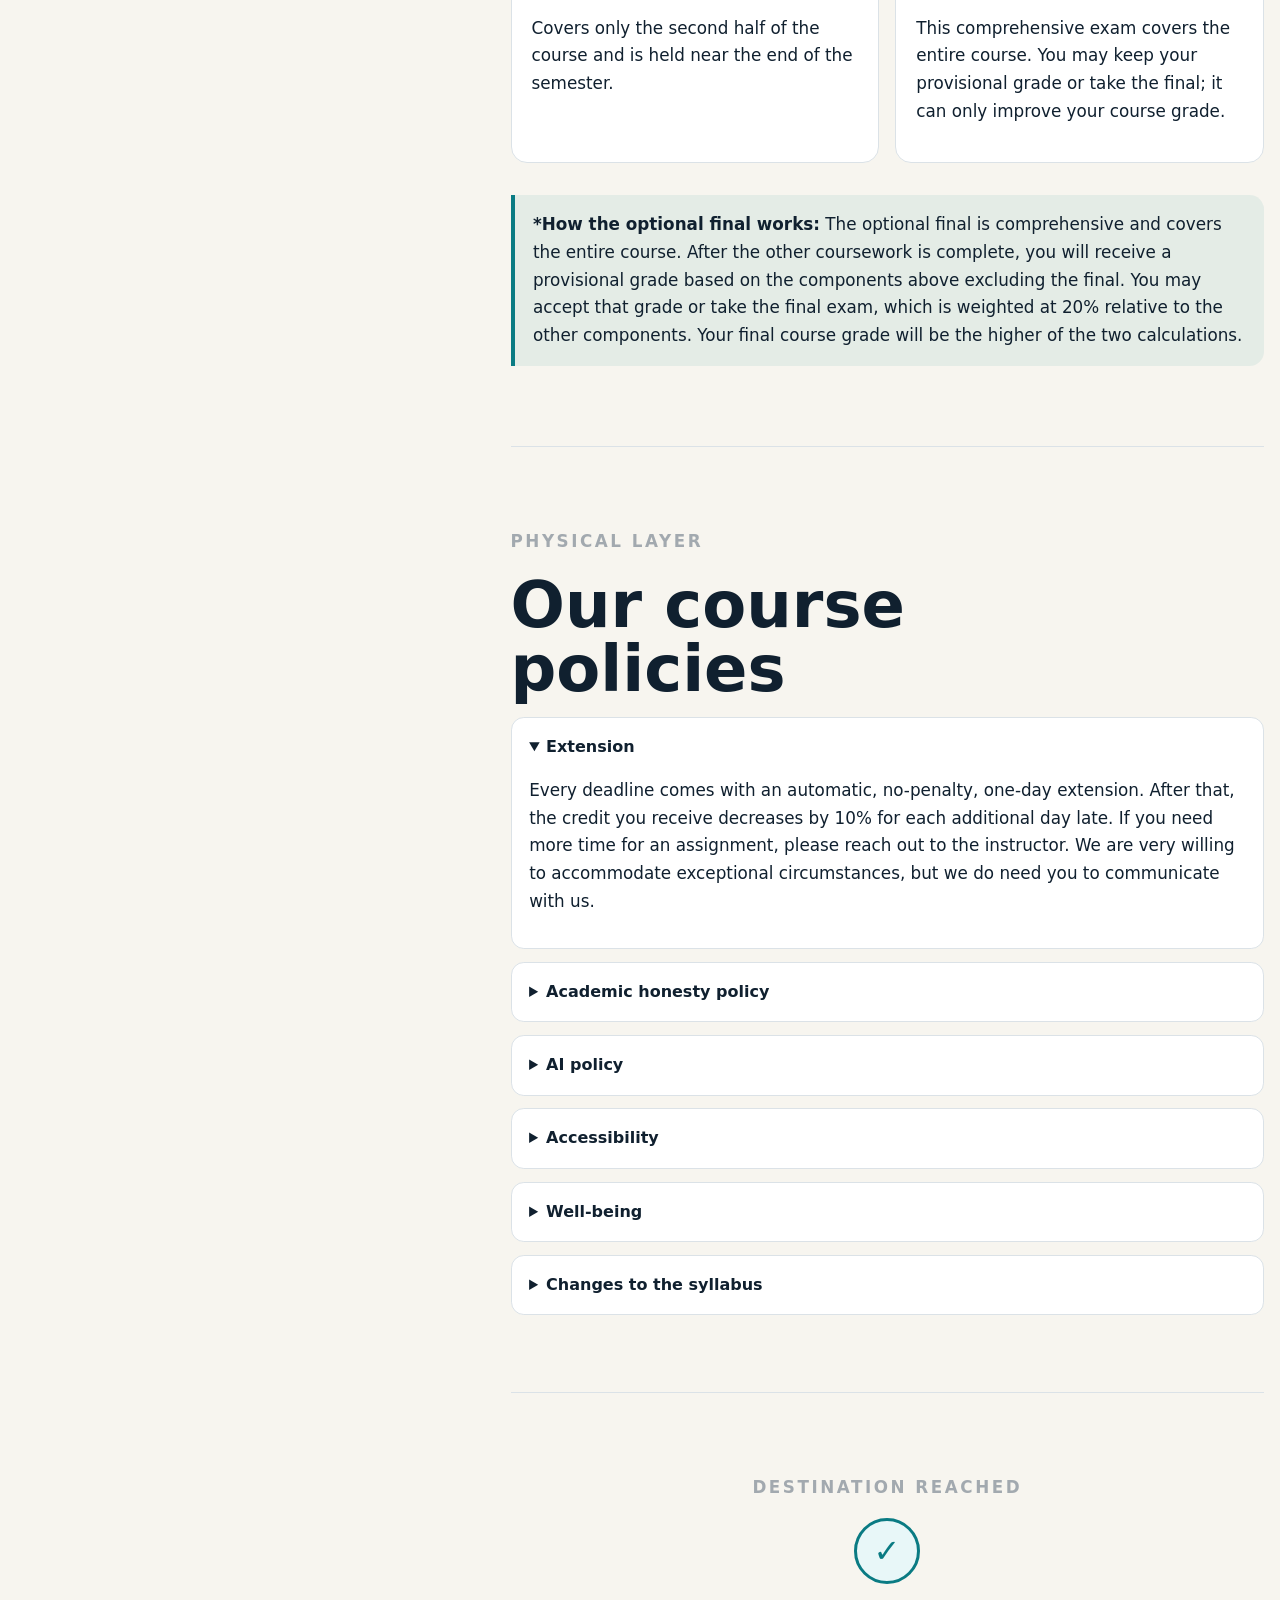
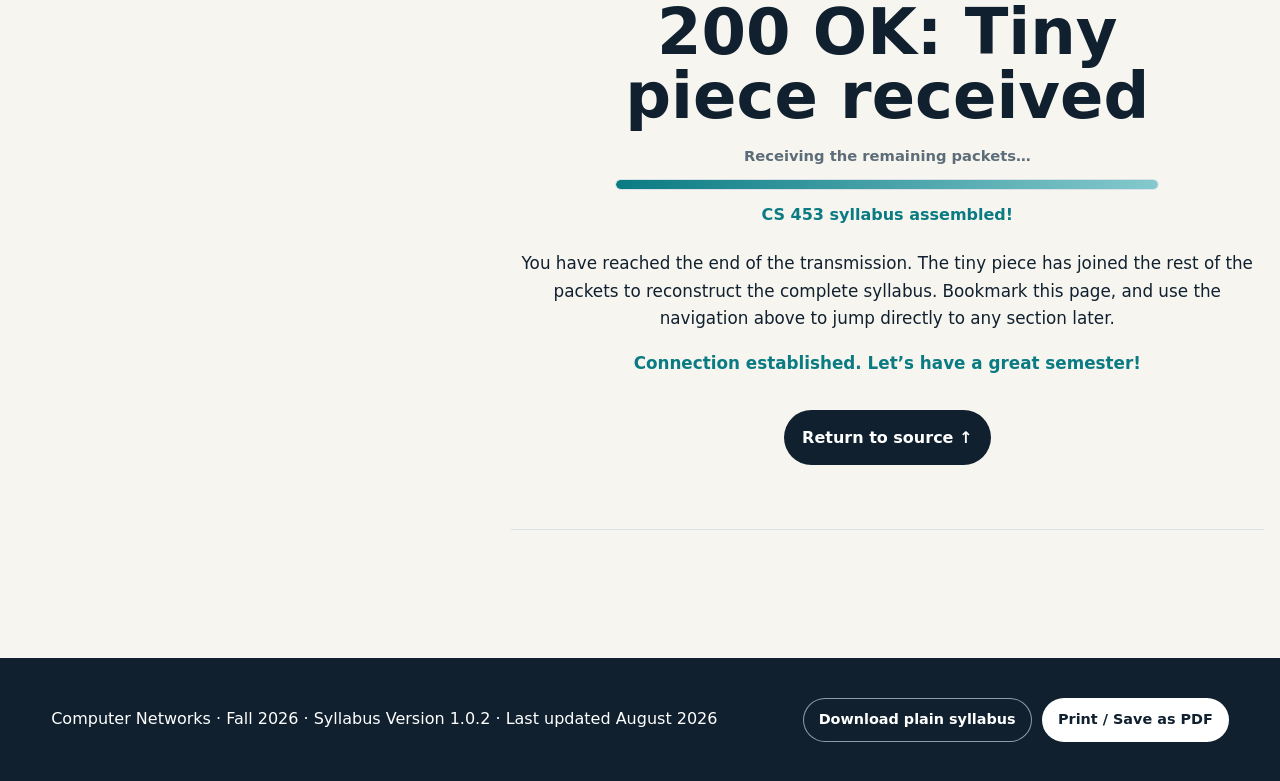
==== commit 8dad5181: "Update classroom and office hours" ====
--- a/index.html
+++ b/index.html
@@ -108,11 +108,11 @@
 <div class="info-grid">
 <article>
 <h3>Instructor</h3>
-<p><strong>Nikko Bovornkeeratiroj</strong> <span class="pronouns">(he/him)</span><br/><a href="mailto:pbovornkeera@umass.edu">pbovornkeera@umass.edu</a><br/>Office hours: TBA</p>
+<p><strong>Nikko Bovornkeeratiroj</strong> <span class="pronouns">(he/him)</span><br/><a href="mailto:pbovornkeera@umass.edu">pbovornkeera@umass.edu</a><br/>Office hours: On Canvas</p>
 </article>
 <article>
 <h3>Class meetings</h3>
-<p>Tuesdays &amp; Thursdays<br/>11:30 AM–12:45 PM<br/>Morrill Science Center I, Room N326</p>
+<p>Tuesdays &amp; Thursdays<br/>11:30 AM–12:45 PM<br/>Computer Science Building W150</p>
 </article>
 <article class="assistants-card">
 <h3>TAs / UCAs</h3>
